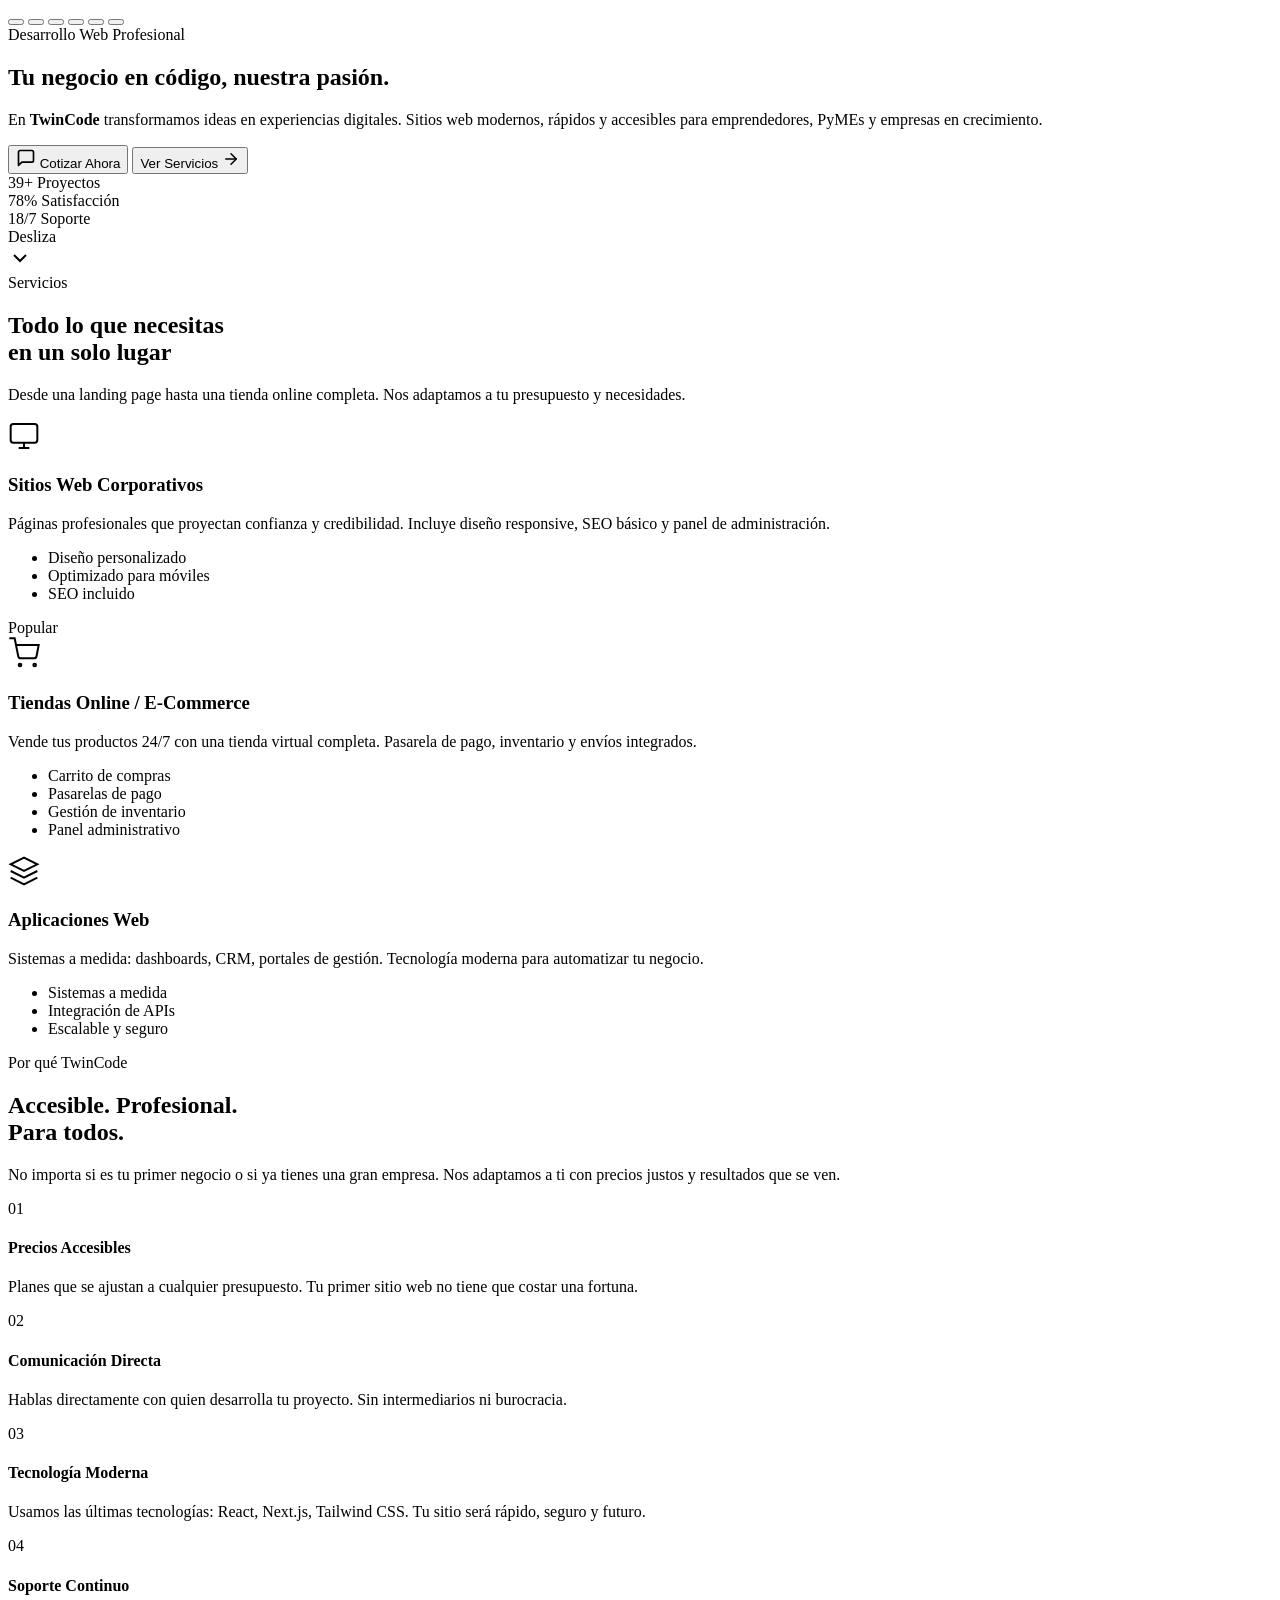
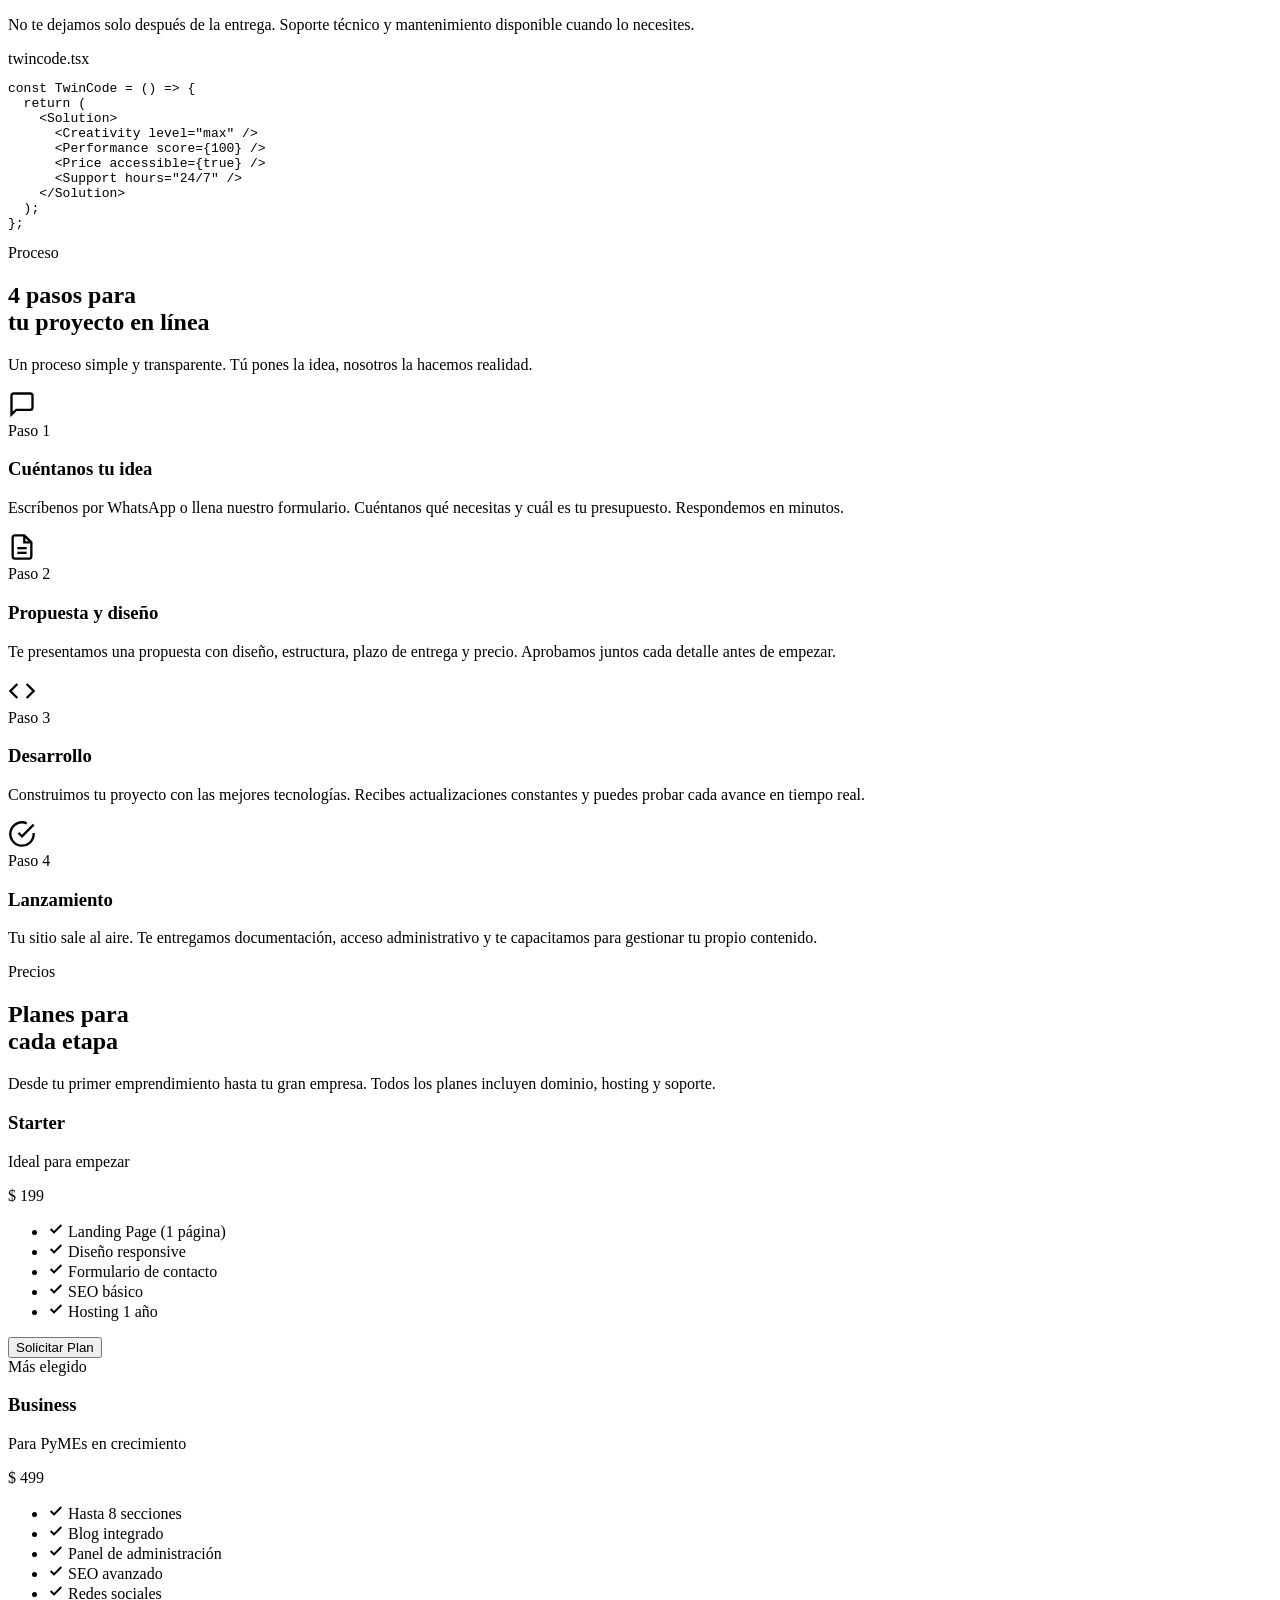
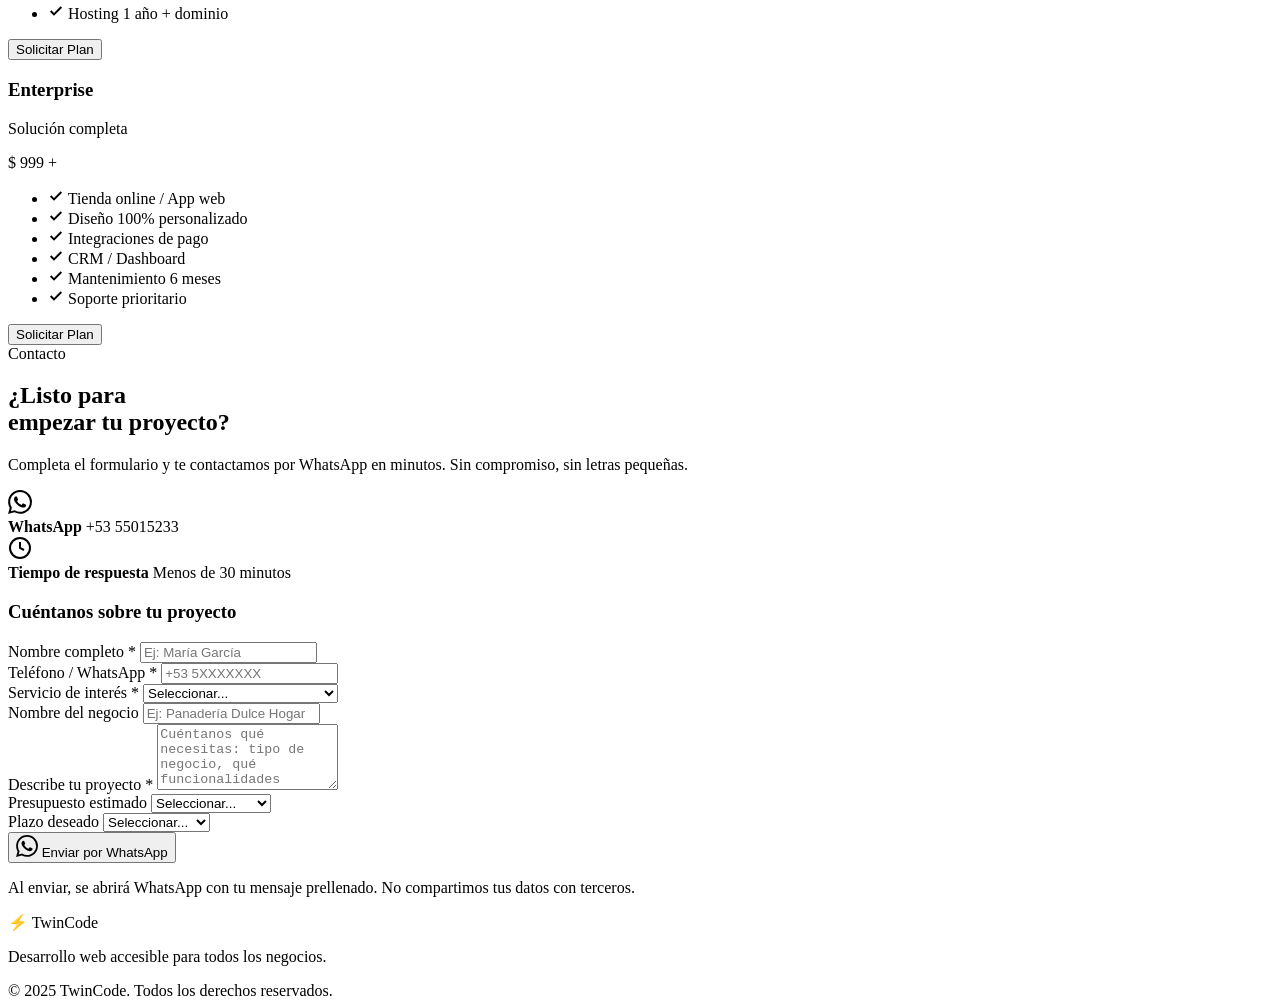
==== index.html @ e6193ef3 "Update index.html" ====
<!DOCTYPE html>
<html lang="es">
<head>
    <meta charset="UTF-8">
    <meta name="viewport" content="width=device-width, initial-scale=1.0">
    <title>TwinCode — Desarrollo Web Profesional</title>
    <meta name="description" content="TwinCode: Desarrollo web accesible para emprendedores, PyMEs y grandes negocios. Creamos tu presencia digital.">
    <link rel="preconnect" href="https://fonts.googleapis.com">
    <link rel="preconnect" href="https://fonts.gstatic.com" crossorigin>
    <link href="https://fonts.googleapis.com/css2?family=Inter:wght@300;400;500;600;700;800;900&family=JetBrains+Mono:wght@400;600&display=swap" rel="stylesheet">
    <link rel="stylesheet" href="css/styles.css">
    <link rel="icon" href="data:image/svg+xml,<svg xmlns='http://www.w3.org/2000/svg' viewBox='0 0 100 100'><text y='.9em' font-size='90'>⚡</text></svg>">
</head>
<body>
    <!-- Navigation Dots -->
    <nav class="slide-nav" aria-label="Navegación de diapositivas">
        <button class="nav-dot active" data-slide="0" aria-label="Inicio"></button>
        <button class="nav-dot" data-slide="1" aria-label="Servicios"></button>
        <button class="nav-dot" data-slide="2" aria-label="Por qué elegirnos"></button>
        <button class="nav-dot" data-slide="3" aria-label="Proceso"></button>
        <button class="nav-dot" data-slide="4" aria-label="Precios"></button>
        <button class="nav-dot" data-slide="5" aria-label="Contacto"></button>
    </nav>

    <!-- Slide 0: Hero -->
    <section class="slide slide-hero active" id="slide-0">
        <div class="hero-bg">
            <div class="grid-overlay"></div>
            <div class="glow glow-1"></div>
            <div class="glow glow-2"></div>
        </div>
        <div class="slide-content hero-content">
            <div class="hero-badge">Desarrollo Web Profesional</div>
            <h1 class="hero-title">
                <span class="line">Tu negocio en</span>
                <span class="line accent">código,</span>
                <span class="line">nuestra pasión.</span>
            </h1>
            <p class="hero-subtitle">
                En <strong>TwinCode</strong> transformamos ideas en experiencias digitales. 
                Sitios web modernos, rápidos y accesibles para emprendedores, PyMEs y empresas en crecimiento.
            </p>
            <div class="hero-cta">
                <button class="btn btn-primary" onclick="goToSlide(5)">
                    <svg width="20" height="20" viewBox="0 0 24 24" fill="none" stroke="currentColor" stroke-width="2" stroke-linecap="round" stroke-linejoin="round"><path d="M21 15a2 2 0 0 1-2 2H7l-4 4V5a2 2 0 0 1 2-2h14a2 2 0 0 1 2 2z"/></svg>
                    Cotizar Ahora
                </button>
                <button class="btn btn-ghost" onclick="goToSlide(1)">
                    Ver Servicios
                    <svg width="18" height="18" viewBox="0 0 24 24" fill="none" stroke="currentColor" stroke-width="2" stroke-linecap="round" stroke-linejoin="round"><line x1="5" y1="12" x2="19" y2="12"/><polyline points="12 5 19 12 12 19"/></svg>
                </button>
            </div>
            <div class="hero-stats">
                <div class="stat">
                    <span class="stat-number" data-count="50">0</span>+
                    <span class="stat-label">Proyectos</span>
                </div>
                <div class="stat-divider"></div>
                <div class="stat">
                    <span class="stat-number" data-count="100">0</span>%
                    <span class="stat-label">Satisfacción</span>
                </div>
                <div class="stat-divider"></div>
                <div class="stat">
                    <span class="stat-number" data-count="24">0</span>/7
                    <span class="stat-label">Soporte</span>
                </div>
            </div>
        </div>
        <div class="scroll-indicator" onclick="goToSlide(1)">
            <span>Desliza</span>
            <div class="scroll-arrow">
                <svg width="24" height="24" viewBox="0 0 24 24" fill="none" stroke="currentColor" stroke-width="2"><polyline points="6 9 12 15 18 9"/></svg>
            </div>
        </div>
    </section>

    <!-- Slide 1: Services -->
    <section class="slide slide-services" id="slide-1">
        <div class="slide-content">
            <div class="section-header">
                <span class="section-tag">Servicios</span>
                <h2 class="section-title">Todo lo que necesitas<br><span class="gradient-text">en un solo lugar</span></h2>
                <p class="section-desc">Desde una landing page hasta una tienda online completa. Nos adaptamos a tu presupuesto y necesidades.</p>
            </div>
            <div class="services-grid">
                <div class="service-card" data-delay="0">
                    <div class="service-icon">
                        <svg width="32" height="32" viewBox="0 0 24 24" fill="none" stroke="currentColor" stroke-width="1.5"><rect x="2" y="3" width="20" height="14" rx="2" ry="2"/><line x1="8" y1="21" x2="16" y2="21"/><line x1="12" y1="17" x2="12" y2="21"/></svg>
                    </div>
                    <h3>Sitios Web Corporativos</h3>
                    <p>Páginas profesionales que proyectan confianza y credibilidad. Incluye diseño responsive, SEO básico y panel de administración.</p>
                    <ul class="service-features">
                        <li>Diseño personalizado</li>
                        <li>Optimizado para móviles</li>
                        <li>SEO incluido</li>
                    </ul>
                </div>
                <div class="service-card featured" data-delay="100">
                    <div class="card-badge">Popular</div>
                    <div class="service-icon">
                        <svg width="32" height="32" viewBox="0 0 24 24" fill="none" stroke="currentColor" stroke-width="1.5"><circle cx="9" cy="21" r="1"/><circle cx="20" cy="21" r="1"/><path d="M1 1h4l2.68 13.39a2 2 0 0 0 2 1.61h9.72a2 2 0 0 0 2-1.61L23 6H6"/></svg>
                    </div>
                    <h3>Tiendas Online / E-Commerce</h3>
                    <p>Vende tus productos 24/7 con una tienda virtual completa. Pasarela de pago, inventario y envíos integrados.</p>
                    <ul class="service-features">
                        <li>Carrito de compras</li>
                        <li>Pasarelas de pago</li>
                        <li>Gestión de inventario</li>
                        <li>Panel administrativo</li>
                    </ul>
                </div>
                <div class="service-card" data-delay="200">
                    <div class="service-icon">
                        <svg width="32" height="32" viewBox="0 0 24 24" fill="none" stroke="currentColor" stroke-width="1.5"><path d="M12 2L2 7l10 5 10-5-10-5z"/><path d="M2 17l10 5 10-5"/><path d="M2 12l10 5 10-5"/></svg>
                    </div>
                    <h3>Aplicaciones Web</h3>
                    <p>Sistemas a medida: dashboards, CRM, portales de gestión. Tecnología moderna para automatizar tu negocio.</p>
                    <ul class="service-features">
                        <li>Sistemas a medida</li>
                        <li>Integración de APIs</li>
                        <li>Escalable y seguro</li>
                    </ul>
                </div>
            </div>
        </div>
    </section>

    <!-- Slide 2: Why Us -->
    <section class="slide slide-why" id="slide-2">
        <div class="slide-content">
            <div class="why-layout">
                <div class="why-text">
                    <span class="section-tag">Por qué TwinCode</span>
                    <h2 class="section-title">Accesible. Profesional.<br><span class="gradient-text">Para todos.</span></h2>
                    <p class="section-desc">No importa si es tu primer negocio o si ya tienes una gran empresa. Nos adaptamos a ti con precios justos y resultados que se ven.</p>
                    <div class="why-features">
                        <div class="why-feature">
                            <div class="feature-number">01</div>
                            <div>
                                <h4>Precios Accesibles</h4>
                                <p>Planes que se ajustan a cualquier presupuesto. Tu primer sitio web no tiene que costar una fortuna.</p>
                            </div>
                        </div>
                        <div class="why-feature">
                            <div class="feature-number">02</div>
                            <div>
                                <h4>Comunicación Directa</h4>
                                <p>Hablas directamente con quien desarrolla tu proyecto. Sin intermediarios ni burocracia.</p>
                            </div>
                        </div>
                        <div class="why-feature">
                            <div class="feature-number">03</div>
                            <div>
                                <h4>Tecnología Moderna</h4>
                                <p>Usamos las últimas tecnologías: React, Next.js, Tailwind CSS. Tu sitio será rápido, seguro y futuro.</p>
                            </div>
                        </div>
                        <div class="why-feature">
                            <div class="feature-number">04</div>
                            <div>
                                <h4>Soporte Continuo</h4>
                                <p>No te dejamos solo después de la entrega. Soporte técnico y mantenimiento disponible cuando lo necesites.</p>
                            </div>
                        </div>
                    </div>
                </div>
                <div class="why-visual">
                    <div class="code-window">
                        <div class="code-header">
                            <div class="code-dots">
                                <span class="dot red"></span>
                                <span class="dot yellow"></span>
                                <span class="dot green"></span>
                            </div>
                            <span class="code-filename">twincode.tsx</span>
                        </div>
                        <pre class="code-body"><code><span class="code-keyword">const</span> <span class="code-func">TwinCode</span> = () => {
  <span class="code-keyword">return</span> (
    <span class="code-tag">&lt;Solution&gt;</span>
      <span class="code-tag">&lt;Creativity</span> <span class="code-attr">level</span>=<span class="code-string">"max"</span> /&gt;</span>
      <span class="code-tag">&lt;Performance</span> <span class="code-attr">score</span>={<span class="code-num">100</span>} /&gt;</span>
      <span class="code-tag">&lt;Price</span> <span class="code-attr">accessible</span>={<span class="code-bool">true</span>} /&gt;</span>
      <span class="code-tag">&lt;Support</span> <span class="code-attr">hours</span>=<span class="code-string">"24/7"</span> /&gt;</span>
    <span class="code-tag">&lt;/Solution&gt;</span>
  );
};</code></pre>
                    </div>
                </div>
            </div>
        </div>
    </section>

    <!-- Slide 3: Process -->
    <section class="slide slide-process" id="slide-3">
        <div class="slide-content">
            <div class="section-header">
                <span class="section-tag">Proceso</span>
                <h2 class="section-title">4 pasos para<br><span class="gradient-text">tu proyecto en línea</span></h2>
                <p class="section-desc">Un proceso simple y transparente. Tú pones la idea, nosotros la hacemos realidad.</p>
            </div>
            <div class="process-timeline">
                <div class="process-step">
                    <div class="step-icon">
                        <svg width="28" height="28" viewBox="0 0 24 24" fill="none" stroke="currentColor" stroke-width="2"><path d="M21 15a2 2 0 0 1-2 2H7l-4 4V5a2 2 0 0 1 2-2h14a2 2 0 0 1 2 2z"/></svg>
                    </div>
                    <div class="step-content">
                        <span class="step-number">Paso 1</span>
                        <h3>Cuéntanos tu idea</h3>
                        <p>Escríbenos por WhatsApp o llena nuestro formulario. Cuéntanos qué necesitas y cuál es tu presupuesto. Respondemos en minutos.</p>
                    </div>
                </div>
                <div class="process-connector"></div>
                <div class="process-step">
                    <div class="step-icon">
                        <svg width="28" height="28" viewBox="0 0 24 24" fill="none" stroke="currentColor" stroke-width="2"><path d="M14 2H6a2 2 0 0 0-2 2v16a2 2 0 0 0 2 2h12a2 2 0 0 0 2-2V8z"/><polyline points="14 2 14 8 20 8"/><line x1="16" y1="13" x2="8" y2="13"/><line x1="16" y1="17" x2="8" y2="17"/></svg>
                    </div>
                    <div class="step-content">
                        <span class="step-number">Paso 2</span>
                        <h3>Propuesta y diseño</h3>
                        <p>Te presentamos una propuesta con diseño, estructura, plazo de entrega y precio. Aprobamos juntos cada detalle antes de empezar.</p>
                    </div>
                </div>
                <div class="process-connector"></div>
                <div class="process-step">
                    <div class="step-icon">
                        <svg width="28" height="28" viewBox="0 0 24 24" fill="none" stroke="currentColor" stroke-width="2"><polyline points="16 18 22 12 16 6"/><polyline points="8 6 2 12 8 18"/></svg>
                    </div>
                    <div class="step-content">
                        <span class="step-number">Paso 3</span>
                        <h3>Desarrollo</h3>
                        <p>Construimos tu proyecto con las mejores tecnologías. Recibes actualizaciones constantes y puedes probar cada avance en tiempo real.</p>
                    </div>
                </div>
                <div class="process-connector"></div>
                <div class="process-step">
                    <div class="step-icon">
                        <svg width="28" height="28" viewBox="0 0 24 24" fill="none" stroke="currentColor" stroke-width="2"><path d="M22 11.08V12a10 10 0 1 1-5.93-9.14"/><polyline points="22 4 12 14.01 9 11.01"/></svg>
                    </div>
                    <div class="step-content">
                        <span class="step-number">Paso 4</span>
                        <h3>Lanzamiento</h3>
                        <p>Tu sitio sale al aire. Te entregamos documentación, acceso administrativo y te capacitamos para gestionar tu propio contenido.</p>
                    </div>
                </div>
            </div>
        </div>
    </section>

    <!-- Slide 4: Pricing -->
    <section class="slide slide-pricing" id="slide-4">
        <div class="slide-content">
            <div class="section-header">
                <span class="section-tag">Precios</span>
                <h2 class="section-title">Planes para<br><span class="gradient-text">cada etapa</span></h2>
                <p class="section-desc">Desde tu primer emprendimiento hasta tu gran empresa. Todos los planes incluyen dominio, hosting y soporte.</p>
            </div>
            <div class="pricing-grid">
                <div class="pricing-card">
                    <div class="pricing-header">
                        <h3>Starter</h3>
                        <p class="pricing-tagline">Ideal para empezar</p>
                    </div>
                    <div class="pricing-price">
                        <span class="currency">$</span>
                        <span class="amount">199</span>
                    </div>
                    <ul class="pricing-features">
                        <li><svg width="16" height="16" viewBox="0 0 24 24" fill="none" stroke="currentColor" stroke-width="3"><polyline points="20 6 9 17 4 12"/></svg> Landing Page (1 página)</li>
                        <li><svg width="16" height="16" viewBox="0 0 24 24" fill="none" stroke="currentColor" stroke-width="3"><polyline points="20 6 9 17 4 12"/></svg> Diseño responsive</li>
                        <li><svg width="16" height="16" viewBox="0 0 24 24" fill="none" stroke="currentColor" stroke-width="3"><polyline points="20 6 9 17 4 12"/></svg> Formulario de contacto</li>
                        <li><svg width="16" height="16" viewBox="0 0 24 24" fill="none" stroke="currentColor" stroke-width="3"><polyline points="20 6 9 17 4 12"/></svg> SEO básico</li>
                        <li><svg width="16" height="16" viewBox="0 0 24 24" fill="none" stroke="currentColor" stroke-width="3"><polyline points="20 6 9 17 4 12"/></svg> Hosting 1 año</li>
                    </ul>
                    <button class="btn btn-outline" onclick="goToSlide(5)">Solicitar Plan</button>
                </div>
                <div class="pricing-card popular">
                    <div class="card-badge">Más elegido</div>
                    <div class="pricing-header">
                        <h3>Business</h3>
                        <p class="pricing-tagline">Para PyMEs en crecimiento</p>
                    </div>
                    <div class="pricing-price">
                        <span class="currency">$</span>
                        <span class="amount">499</span>
                    </div>
                    <ul class="pricing-features">
                        <li><svg width="16" height="16" viewBox="0 0 24 24" fill="none" stroke="currentColor" stroke-width="3"><polyline points="20 6 9 17 4 12"/></svg> Hasta 8 secciones</li>
                        <li><svg width="16" height="16" viewBox="0 0 24 24" fill="none" stroke="currentColor" stroke-width="3"><polyline points="20 6 9 17 4 12"/></svg> Blog integrado</li>
                        <li><svg width="16" height="16" viewBox="0 0 24 24" fill="none" stroke="currentColor" stroke-width="3"><polyline points="20 6 9 17 4 12"/></svg> Panel de administración</li>
                        <li><svg width="16" height="16" viewBox="0 0 24 24" fill="none" stroke="currentColor" stroke-width="3"><polyline points="20 6 9 17 4 12"/></svg> SEO avanzado</li>
                        <li><svg width="16" height="16" viewBox="0 0 24 24" fill="none" stroke="currentColor" stroke-width="3"><polyline points="20 6 9 17 4 12"/></svg> Redes sociales</li>
                        <li><svg width="16" height="16" viewBox="0 0 24 24" fill="none" stroke="currentColor" stroke-width="3"><polyline points="20 6 9 17 4 12"/></svg> Hosting 1 año + dominio</li>
                    </ul>
                    <button class="btn btn-primary" onclick="goToSlide(5)">Solicitar Plan</button>
                </div>
                <div class="pricing-card">
                    <div class="pricing-header">
                        <h3>Enterprise</h3>
                        <p class="pricing-tagline">Solución completa</p>
                    </div>
                    <div class="pricing-price">
                        <span class="currency">$</span>
                        <span class="amount">999</span>
                        <span class="price-note">+</span>
                    </div>
                    <ul class="pricing-features">
                        <li><svg width="16" height="16" viewBox="0 0 24 24" fill="none" stroke="currentColor" stroke-width="3"><polyline points="20 6 9 17 4 12"/></svg> Tienda online / App web</li>
                        <li><svg width="16" height="16" viewBox="0 0 24 24" fill="none" stroke="currentColor" stroke-width="3"><polyline points="20 6 9 17 4 12"/></svg> Diseño 100% personalizado</li>
                        <li><svg width="16" height="16" viewBox="0 0 24 24" fill="none" stroke="currentColor" stroke-width="3"><polyline points="20 6 9 17 4 12"/></svg> Integraciones de pago</li>
                        <li><svg width="16" height="16" viewBox="0 0 24 24" fill="none" stroke="currentColor" stroke-width="3"><polyline points="20 6 9 17 4 12"/></svg> CRM / Dashboard</li>
                        <li><svg width="16" height="16" viewBox="0 0 24 24" fill="none" stroke="currentColor" stroke-width="3"><polyline points="20 6 9 17 4 12"/></svg> Mantenimiento 6 meses</li>
                        <li><svg width="16" height="16" viewBox="0 0 24 24" fill="none" stroke="currentColor" stroke-width="3"><polyline points="20 6 9 17 4 12"/></svg> Soporte prioritario</li>
                    </ul>
                    <button class="btn btn-outline" onclick="goToSlide(5)">Solicitar Plan</button>
                </div>
            </div>
        </div>
    </section>

    <!-- Slide 5: Contact Form (WhatsApp) -->
    <section class="slide slide-contact" id="slide-5">
        <div class="slide-content">
            <div class="contact-layout">
                <div class="contact-info">
                    <span class="section-tag">Contacto</span>
                    <h2 class="section-title">¿Listo para<br><span class="gradient-text">empezar tu proyecto?</span></h2>
                    <p class="section-desc">Completa el formulario y te contactamos por WhatsApp en minutos. Sin compromiso, sin letras pequeñas.</p>
                    <div class="contact-details">
                        <div class="contact-item">
                            <div class="contact-icon whatsapp">
                                <svg width="24" height="24" viewBox="0 0 24 24" fill="currentColor"><path d="M17.472 14.382c-.297-.149-1.758-.867-2.03-.967-.273-.099-.471-.148-.67.15-.197.297-.767.966-.94 1.164-.173.199-.347.223-.644.075-.297-.15-1.255-.463-2.39-1.475-.883-.788-1.48-1.761-1.653-2.059-.173-.297-.018-.458.13-.606.134-.133.298-.347.446-.52.149-.174.198-.298.298-.497.099-.198.05-.371-.025-.52-.075-.149-.669-1.612-.916-2.207-.242-.579-.487-.5-.669-.51-.173-.008-.371-.01-.57-.01-.198 0-.52.074-.792.372-.272.297-1.04 1.016-1.04 2.479 0 1.462 1.065 2.875 1.213 3.074.149.198 2.096 3.2 5.077 4.487.709.306 1.262.489 1.694.625.712.227 1.36.195 1.871.118.571-.085 1.758-.719 2.006-1.413.248-.694.248-1.289.173-1.413-.074-.124-.272-.198-.57-.347m-5.421 7.403h-.004a9.87 9.87 0 01-5.031-1.378l-.361-.214-3.741.982.998-3.648-.235-.374a9.86 9.86 0 01-1.51-5.26c.001-5.45 4.436-9.884 9.888-9.884 2.64 0 5.122 1.03 6.988 2.898a9.825 9.825 0 012.893 6.994c-.003 5.45-4.437 9.884-9.885 9.884m8.413-18.297A11.815 11.815 0 0012.05 0C5.495 0 .16 5.335.157 11.892c0 2.096.547 4.142 1.588 5.945L.057 24l6.305-1.654a11.882 11.882 0 005.683 1.448h.005c6.554 0 11.89-5.335 11.893-11.893a11.821 11.821 0 00-3.48-8.413z"/></svg>
                            </div>
                            <div>
                                <strong>WhatsApp</strong>
                                <span>+53 55015233</span>
                            </div>
                        </div>
                        <div class="contact-item">
                            <div class="contact-icon">
                                <svg width="24" height="24" viewBox="0 0 24 24" fill="none" stroke="currentColor" stroke-width="2"><circle cx="12" cy="12" r="10"/><polyline points="12 6 12 12 16 14"/></svg>
                            </div>
                            <div>
                                <strong>Tiempo de respuesta</strong>
                                <span>Menos de 30 minutos</span>
                            </div>
                        </div>
                    </div>
                </div>
                <div class="contact-form-wrapper">
                    <form id="contactForm" class="contact-form" onsubmit="sendToWhatsApp(event)">
                        <h3>Cuéntanos sobre tu proyecto</h3>
                        <div class="form-group">
                            <label for="nombre">Nombre completo *</label>
                            <input type="text" id="nombre" name="nombre" placeholder="Ej: María García" required>
                        </div>
                        <div class="form-row">
                            <div class="form-group">
                                <label for="telefono">Teléfono / WhatsApp *</label>
                                <input type="tel" id="telefono" name="telefono" placeholder="+53 5XXXXXXX" required>
                            </div>
                            <div class="form-group">
                                <label for="servicio">Servicio de interés *</label>
                                <select id="servicio" name="servicio" required>
                                    <option value="" disabled selected>Seleccionar...</option>
                                    <option value="Landing Page">Landing Page</option>
                                    <option value="Sitio Web Corporativo">Sitio Web Corporativo</option>
                                    <option value="Tienda Online / E-Commerce">Tienda Online / E-Commerce</option>
                                    <option value="Aplicación Web">Aplicación Web</option>
                                    <option value="Rediseño Web">Rediseño Web</option>
                                    <option value="Otro">Otro</option>
                                </select>
                            </div>
                        </div>
                        <div class="form-group">
                            <label for="negocio">Nombre del negocio</label>
                            <input type="text" id="negocio" name="negocio" placeholder="Ej: Panadería Dulce Hogar">
                        </div>
                        <div class="form-group">
                            <label for="descripcion">Describe tu proyecto *</label>
                            <textarea id="descripcion" name="descripcion" rows="4" placeholder="Cuéntanos qué necesitas: tipo de negocio, qué funcionalidades quieres, si tienes alguna referencia..." required></textarea>
                        </div>
                        <div class="form-row">
                            <div class="form-group">
                                <label for="presupuesto">Presupuesto estimado</label>
                                <select id="presupuesto" name="presupuesto">
                                    <option value="" disabled selected>Seleccionar...</option>
                                    <option value="Menos de $200">Menos de $200</option>
                                    <option value="$200 - $500">$200 - $500</option>
                                    <option value="$500 - $1,000">$500 - $1,000</option>
                                    <option value="Más de $1,000">Más de $1,000</option>
                                    <option value="No estoy seguro">No estoy seguro</option>
                                </select>
                            </div>
                            <div class="form-group">
                                <label for="plazo">Plazo deseado</label>
                                <select id="plazo" name="plazo">
                                    <option value="" disabled selected>Seleccionar...</option>
                                    <option value="1 - 2 semanas">1 - 2 semanas</option>
                                    <option value="2 - 4 semanas">2 - 4 semanas</option>
                                    <option value="1 - 2 meses">1 - 2 meses</option>
                                    <option value="Sin prisa">Sin prisa</option>
                                </select>
                            </div>
                        </div>
                        <button type="submit" class="btn btn-whatsapp" id="submitBtn">
                            <svg width="22" height="22" viewBox="0 0 24 24" fill="currentColor"><path d="M17.472 14.382c-.297-.149-1.758-.867-2.03-.967-.273-.099-.471-.148-.67.15-.197.297-.767.966-.94 1.164-.173.199-.347.223-.644.075-.297-.15-1.255-.463-2.39-1.475-.883-.788-1.48-1.761-1.653-2.059-.173-.297-.018-.458.13-.606.134-.133.298-.347.446-.52.149-.174.198-.298.298-.497.099-.198.05-.371-.025-.52-.075-.149-.669-1.612-.916-2.207-.242-.579-.487-.5-.669-.51-.173-.008-.371-.01-.57-.01-.198 0-.52.074-.792.372-.272.297-1.04 1.016-1.04 2.479 0 1.462 1.065 2.875 1.213 3.074.149.198 2.096 3.2 5.077 4.487.709.306 1.262.489 1.694.625.712.227 1.36.195 1.871.118.571-.085 1.758-.719 2.006-1.413.248-.694.248-1.289.173-1.413-.074-.124-.272-.198-.57-.347m-5.421 7.403h-.004a9.87 9.87 0 01-5.031-1.378l-.361-.214-3.741.982.998-3.648-.235-.374a9.86 9.86 0 01-1.51-5.26c.001-5.45 4.436-9.884 9.888-9.884 2.64 0 5.122 1.03 6.988 2.898a9.825 9.825 0 012.893 6.994c-.003 5.45-4.437 9.884-9.885 9.884m8.413-18.297A11.815 11.815 0 0012.05 0C5.495 0 .16 5.335.157 11.892c0 2.096.547 4.142 1.588 5.945L.057 24l6.305-1.654a11.882 11.882 0 005.683 1.448h.005c6.554 0 11.89-5.335 11.893-11.893a11.821 11.821 0 00-3.48-8.413z"/></svg>
                            Enviar por WhatsApp
                        </button>
                        <p class="form-note">Al enviar, se abrirá WhatsApp con tu mensaje prellenado. No compartimos tus datos con terceros.</p>
                    </form>
                </div>
            </div>
        </div>
    </section>

    <!-- Footer -->
    <footer class="site-footer">
        <div class="footer-content">
            <div class="footer-brand">
                <span class="footer-logo">⚡ TwinCode</span>
                <p>Desarrollo web accesible para todos los negocios.</p>
            </div>
            <div class="footer-copy">
                &copy; 2025 TwinCode. Todos los derechos reservados.
            </div>
        </div>
    </footer>

    <styles src="styles.css">
    <script src="main.js"></script>
</body>
</html>
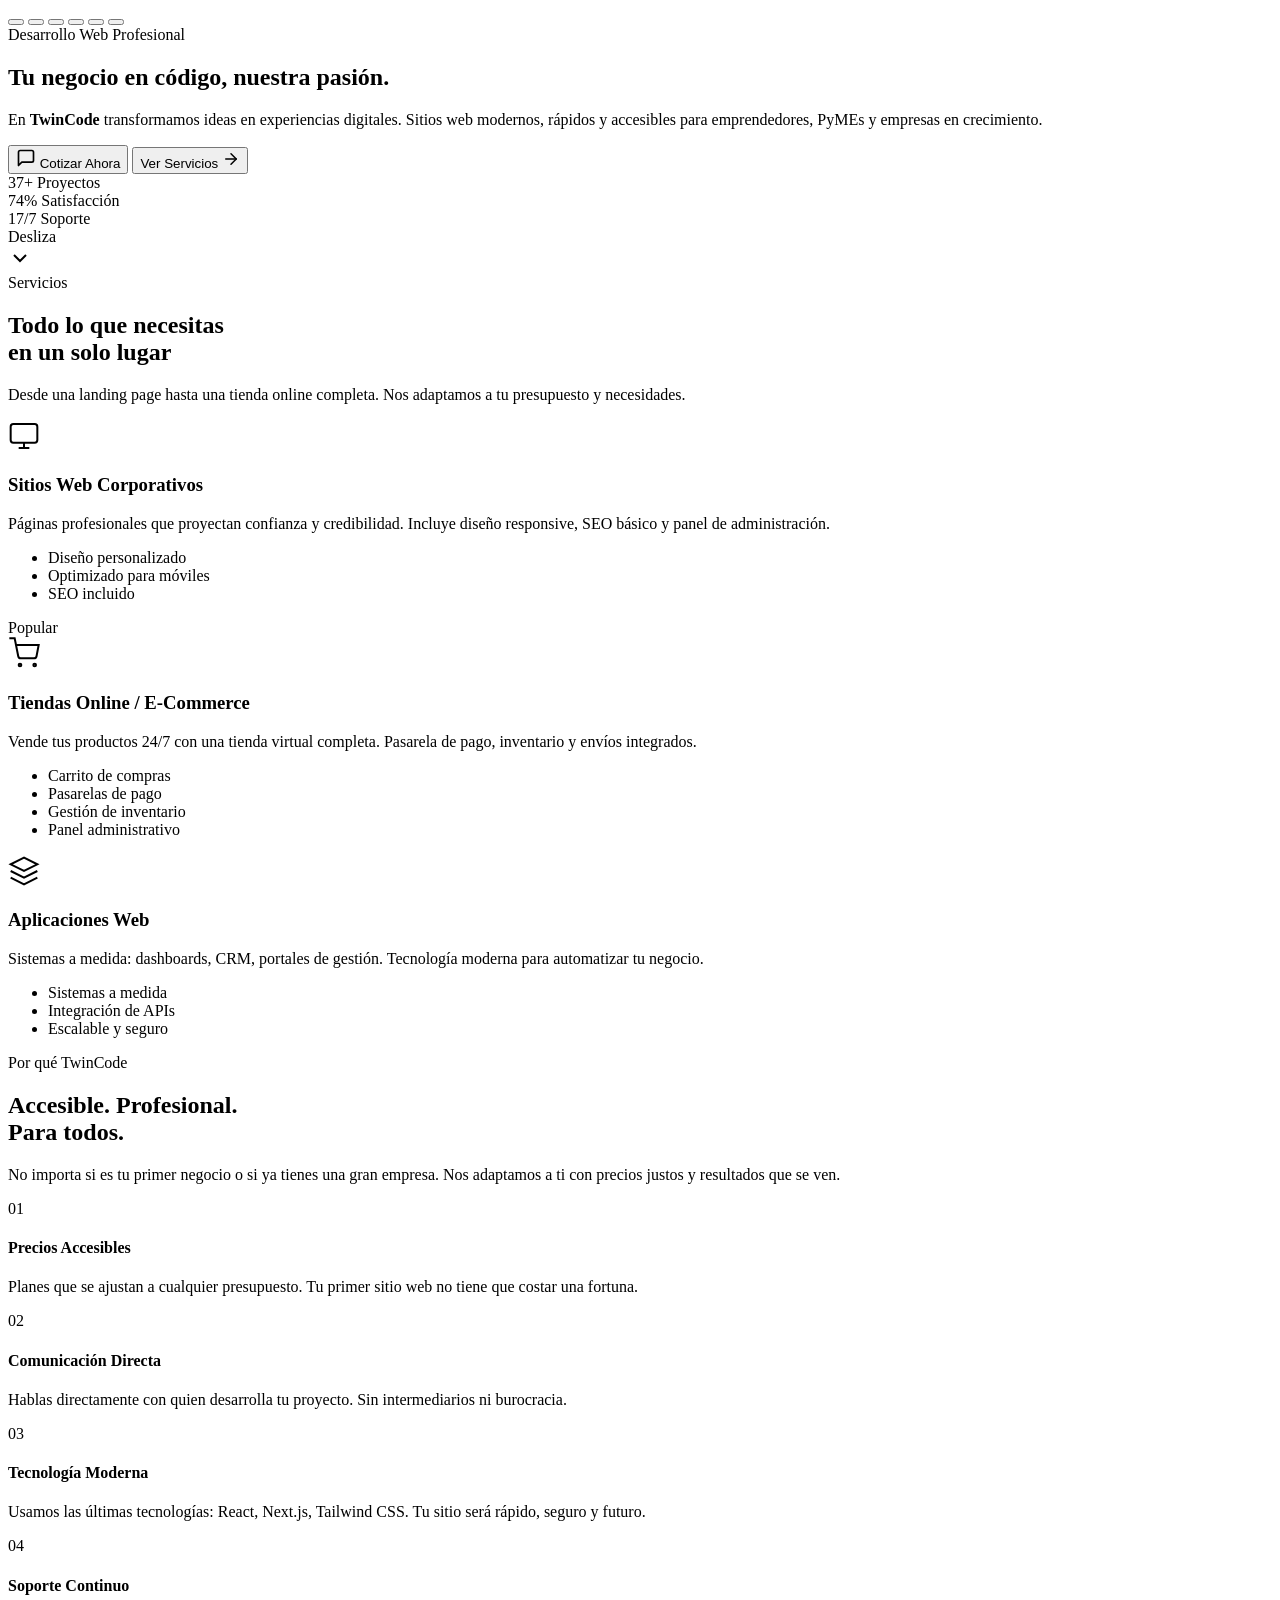
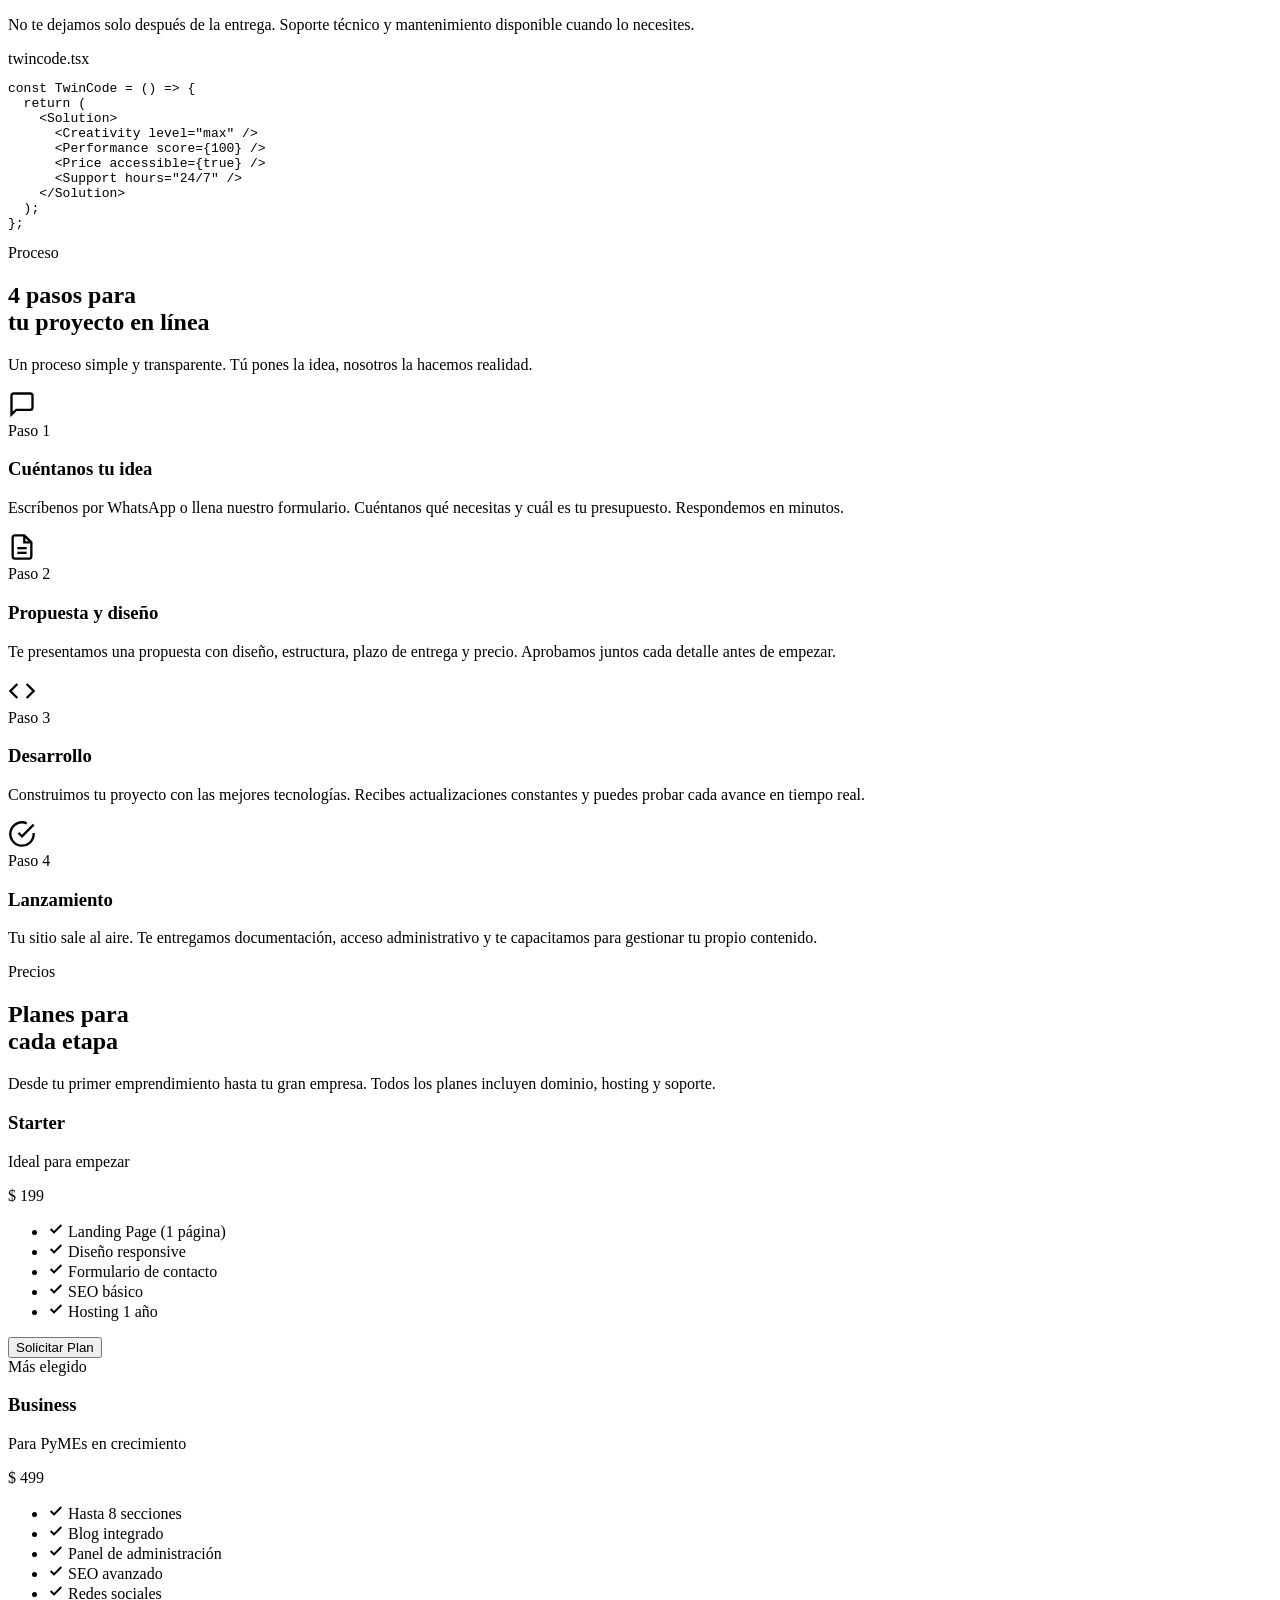
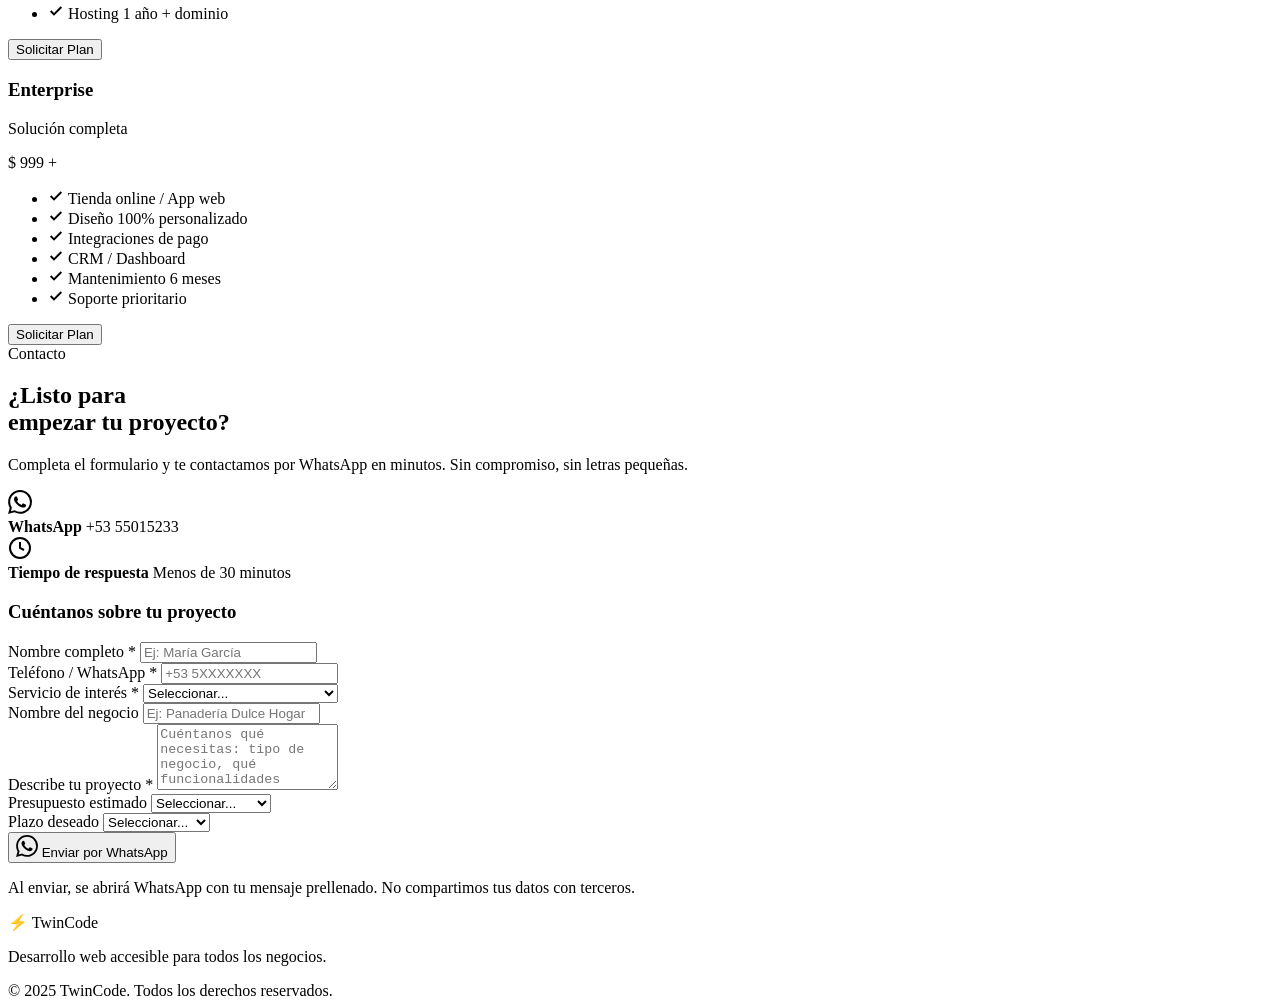
==== commit 2e594c3d: "Update index.html" ====
--- a/index.html
+++ b/index.html
@@ -427,7 +427,7 @@
         </div>
     </footer>
 
-    <styles src="styles.css">
+    <styles src="styles.css"></styles>
     <script src="main.js"></script>
 </body>
 </html>
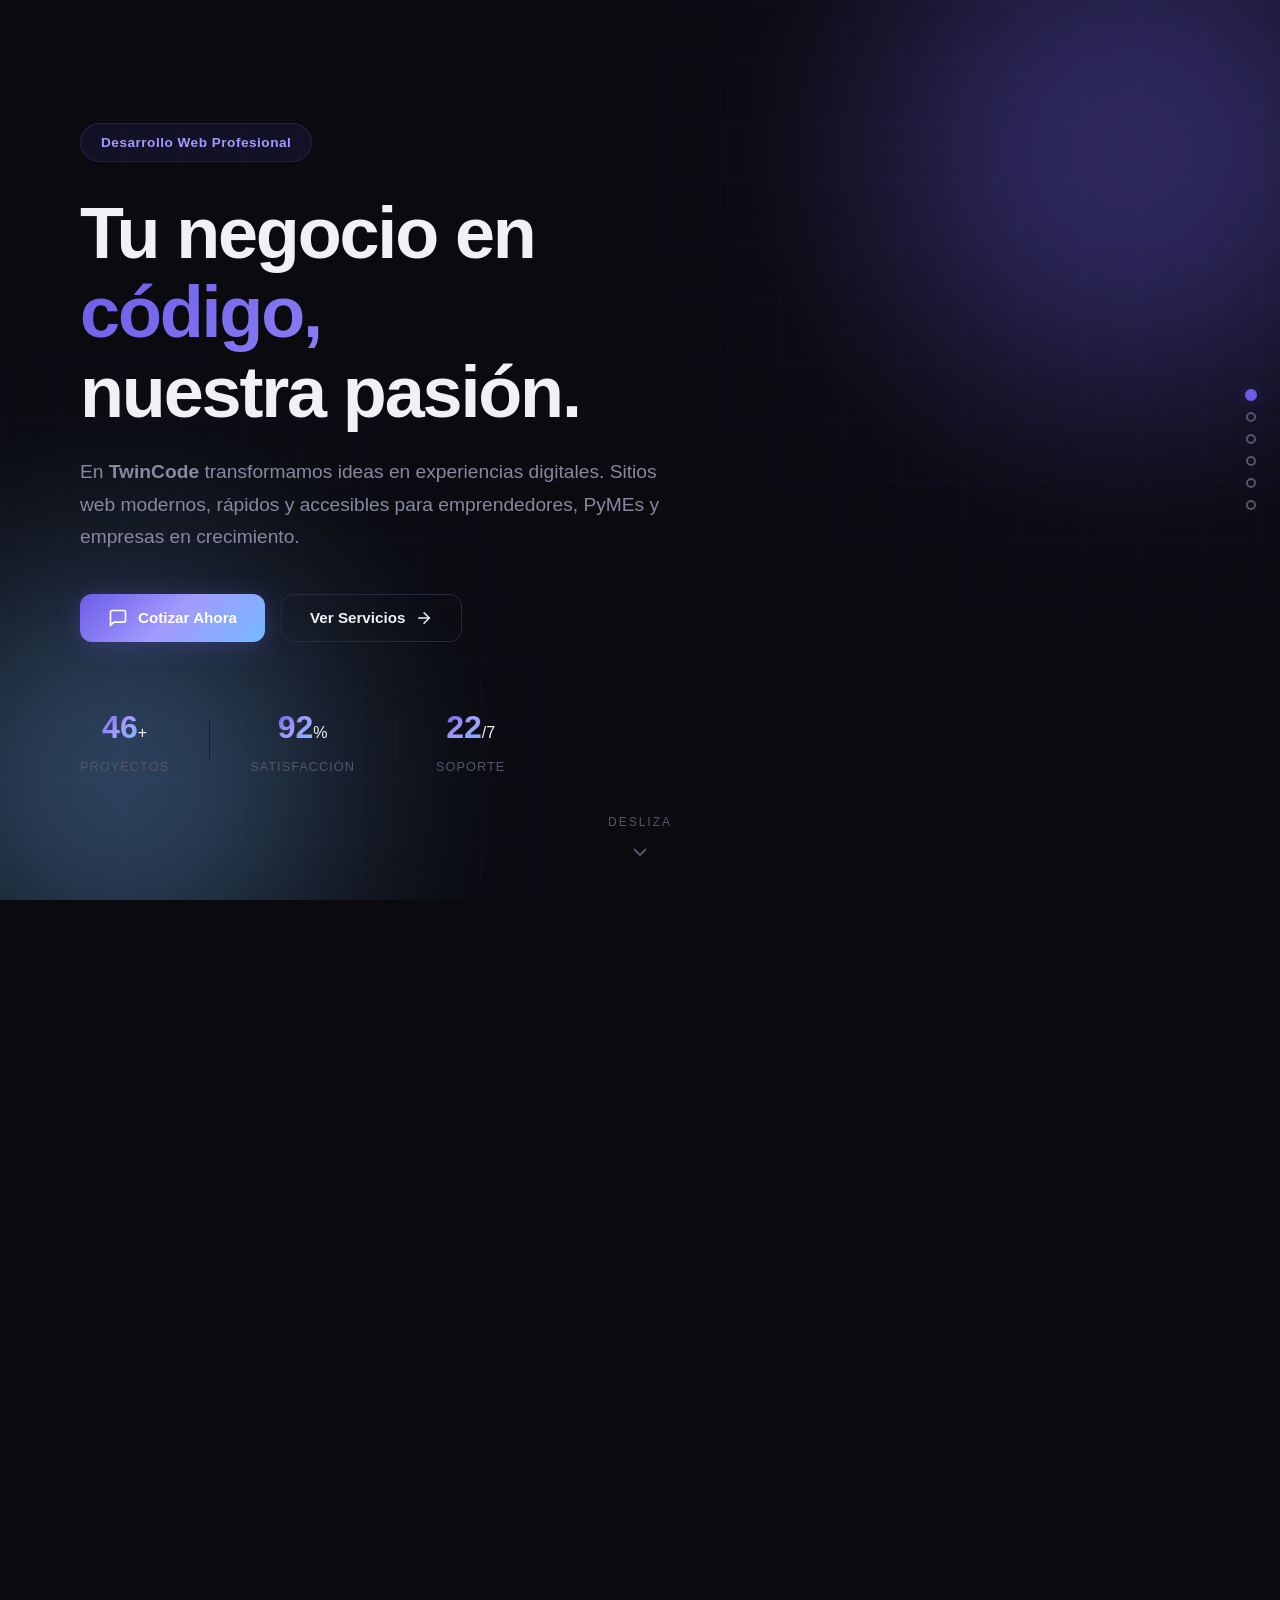
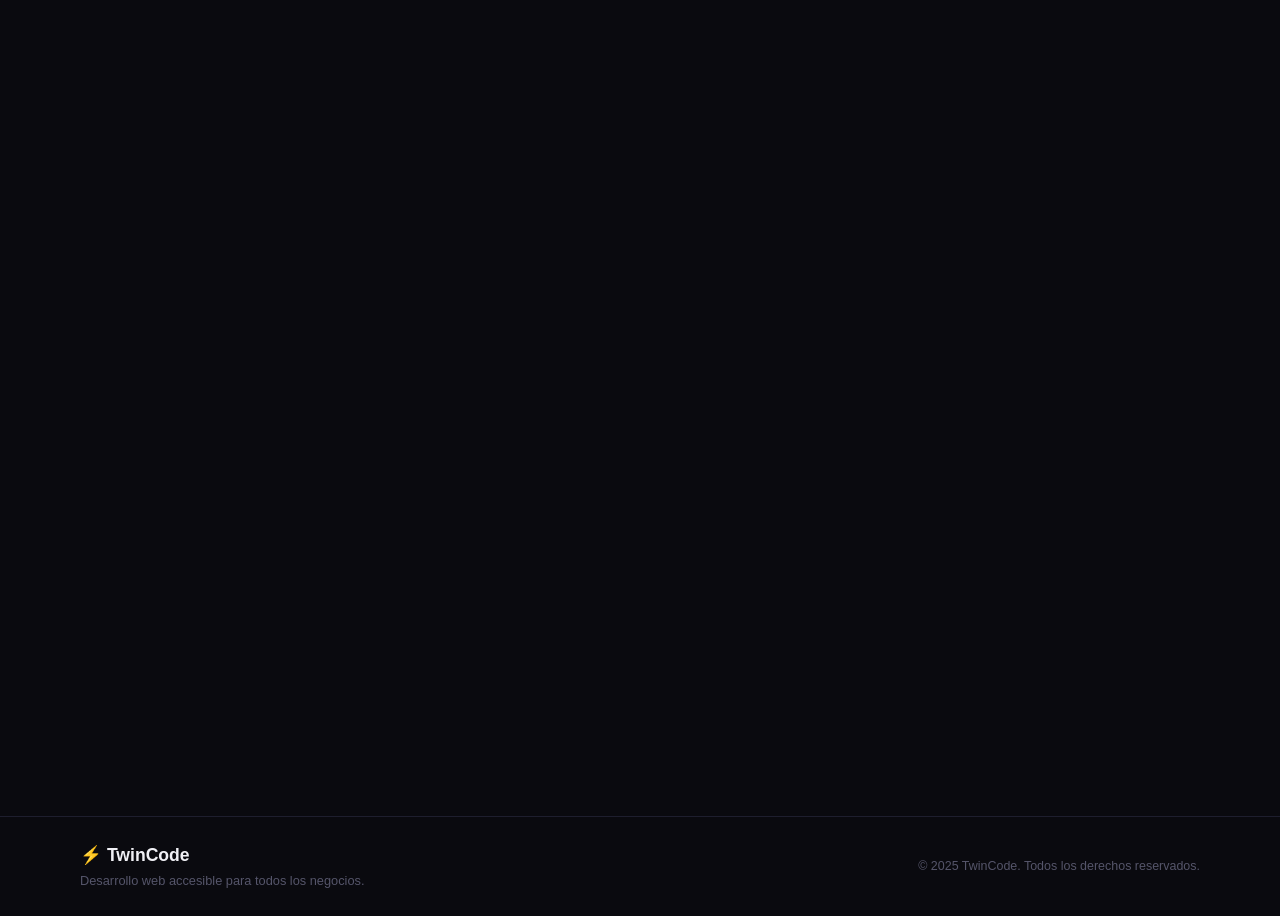
==== commit ff16cfe4: "Update index.html" ====
--- a/index.html
+++ b/index.html
@@ -8,7 +8,7 @@
     <link rel="preconnect" href="https://fonts.googleapis.com">
     <link rel="preconnect" href="https://fonts.gstatic.com" crossorigin>
     <link href="https://fonts.googleapis.com/css2?family=Inter:wght@300;400;500;600;700;800;900&family=JetBrains+Mono:wght@400;600&display=swap" rel="stylesheet">
-    <link rel="stylesheet" href="css/styles.css">
+    <link rel="stylesheet" href="styles.css">
     <link rel="icon" href="data:image/svg+xml,<svg xmlns='http://www.w3.org/2000/svg' viewBox='0 0 100 100'><text y='.9em' font-size='90'>⚡</text></svg>">
 </head>
 <body>
--- a/styles.css
+++ b/styles.css
@@ -0,0 +1,1074 @@
+/* ===== RESET & BASE ===== */
+*, *::before, *::after {
+    margin: 0;
+    padding: 0;
+    box-sizing: border-box;
+}
+
+:root {
+    --bg-dark: #0a0a0f;
+    --bg-card: #12121a;
+    --bg-card-hover: #1a1a28;
+    --border: #1e1e2e;
+    --border-light: #2a2a3e;
+    --text-primary: #f0f0f5;
+    --text-secondary: #8888a0;
+    --text-muted: #55556a;
+    --accent: #6c5ce7;
+    --accent-light: #a29bfe;
+    --accent-glow: rgba(108, 92, 231, 0.3);
+    --whatsapp: #25D366;
+    --whatsapp-dark: #128C7E;
+    --gradient: linear-gradient(135deg, #6c5ce7 0%, #a29bfe 50%, #74b9ff 100%);
+    --radius: 12px;
+    --radius-lg: 20px;
+    --transition: 0.3s cubic-bezier(0.4, 0, 0.2, 1);
+    --font: 'Inter', -apple-system, BlinkMacSystemFont, sans-serif;
+    --font-mono: 'JetBrains Mono', 'Fira Code', monospace;
+}
+
+html {
+    scroll-behavior: smooth;
+    scroll-snap-type: y mandatory;
+    overflow-y: scroll;
+    scrollbar-width: thin;
+    scrollbar-color: var(--accent) var(--bg-dark);
+}
+
+body {
+    font-family: var(--font);
+    background: var(--bg-dark);
+    color: var(--text-primary);
+    line-height: 1.6;
+    overflow-x: hidden;
+    -webkit-font-smoothing: antialiased;
+}
+
+::-webkit-scrollbar {
+    width: 6px;
+}
+::-webkit-scrollbar-track {
+    background: var(--bg-dark);
+}
+::-webkit-scrollbar-thumb {
+    background: var(--accent);
+    border-radius: 3px;
+}
+
+/* ===== NAVIGATION DOTS ===== */
+.slide-nav {
+    position: fixed;
+    right: 24px;
+    top: 50%;
+    transform: translateY(-50%);
+    z-index: 100;
+    display: flex;
+    flex-direction: column;
+    gap: 12px;
+}
+
+.nav-dot {
+    width: 10px;
+    height: 10px;
+    border-radius: 50%;
+    border: 2px solid var(--text-muted);
+    background: transparent;
+    cursor: pointer;
+    transition: var(--transition);
+    padding: 0;
+}
+
+.nav-dot:hover {
+    border-color: var(--accent-light);
+    transform: scale(1.3);
+}
+
+.nav-dot.active {
+    background: var(--accent);
+    border-color: var(--accent);
+    box-shadow: 0 0 12px var(--accent-glow);
+    transform: scale(1.2);
+}
+
+/* ===== SLIDES ===== */
+.slide {
+    min-height: 100vh;
+    scroll-snap-align: start;
+    display: flex;
+    align-items: center;
+    justify-content: center;
+    position: relative;
+    padding: 60px 80px 40px;
+}
+
+.slide-content {
+    max-width: 1200px;
+    width: 100%;
+    margin: 0 auto;
+    opacity: 0;
+    transform: translateY(40px);
+    transition: opacity 0.8s ease, transform 0.8s ease;
+}
+
+.slide.active .slide-content {
+    opacity: 1;
+    transform: translateY(0);
+}
+
+/* ===== SECTION HEADER ===== */
+.section-header {
+    text-align: center;
+    margin-bottom: 60px;
+}
+
+.section-tag {
+    display: inline-block;
+    padding: 6px 16px;
+    border-radius: 100px;
+    background: rgba(108, 92, 231, 0.1);
+    border: 1px solid rgba(108, 92, 231, 0.2);
+    color: var(--accent-light);
+    font-size: 0.8rem;
+    font-weight: 600;
+    letter-spacing: 1px;
+    text-transform: uppercase;
+    margin-bottom: 20px;
+}
+
+.section-title {
+    font-size: clamp(1.8rem, 4vw, 3rem);
+    font-weight: 800;
+    line-height: 1.2;
+    margin-bottom: 16px;
+    letter-spacing: -0.02em;
+}
+
+.gradient-text {
+    background: var(--gradient);
+    -webkit-background-clip: text;
+    -webkit-text-fill-color: transparent;
+    background-clip: text;
+}
+
+.section-desc {
+    font-size: 1.1rem;
+    color: var(--text-secondary);
+    max-width: 600px;
+    margin: 0 auto;
+}
+
+/* ===== BUTTONS ===== */
+.btn {
+    display: inline-flex;
+    align-items: center;
+    gap: 10px;
+    padding: 14px 28px;
+    border-radius: var(--radius);
+    font-size: 0.95rem;
+    font-weight: 600;
+    font-family: var(--font);
+    cursor: pointer;
+    transition: var(--transition);
+    border: none;
+    text-decoration: none;
+}
+
+.btn-primary {
+    background: var(--gradient);
+    color: white;
+    box-shadow: 0 4px 24px var(--accent-glow);
+}
+
+.btn-primary:hover {
+    transform: translateY(-2px);
+    box-shadow: 0 8px 32px var(--accent-glow);
+}
+
+.btn-ghost {
+    background: transparent;
+    color: var(--text-primary);
+    border: 1px solid var(--border-light);
+}
+
+.btn-ghost:hover {
+    border-color: var(--accent);
+    color: var(--accent-light);
+    background: rgba(108, 92, 231, 0.05);
+}
+
+.btn-outline {
+    background: transparent;
+    color: var(--text-primary);
+    border: 1.5px solid var(--border-light);
+    width: 100%;
+    justify-content: center;
+}
+
+.btn-outline:hover {
+    border-color: var(--accent);
+    color: var(--accent-light);
+    background: rgba(108, 92, 231, 0.05);
+}
+
+.btn-whatsapp {
+    background: var(--whatsapp);
+    color: white;
+    width: 100%;
+    justify-content: center;
+    padding: 16px 28px;
+    font-size: 1.05rem;
+    box-shadow: 0 4px 24px rgba(37, 211, 102, 0.3);
+}
+
+.btn-whatsapp:hover {
+    background: var(--whatsapp-dark);
+    transform: translateY(-2px);
+    box-shadow: 0 8px 32px rgba(37, 211, 102, 0.4);
+}
+
+.btn-whatsapp:active {
+    transform: translateY(0);
+}
+
+/* ===== HERO SLIDE ===== */
+.slide-hero {
+    min-height: 100vh;
+    padding: 40px 80px;
+    position: relative;
+    overflow: hidden;
+}
+
+.hero-bg {
+    position: absolute;
+    inset: 0;
+    z-index: 0;
+}
+
+.grid-overlay {
+    position: absolute;
+    inset: 0;
+    background-image: 
+        linear-gradient(rgba(108, 92, 231, 0.03) 1px, transparent 1px),
+        linear-gradient(90deg, rgba(108, 92, 231, 0.03) 1px, transparent 1px);
+    background-size: 60px 60px;
+}
+
+.glow {
+    position: absolute;
+    border-radius: 50%;
+    filter: blur(120px);
+    opacity: 0.4;
+}
+
+.glow-1 {
+    width: 500px;
+    height: 500px;
+    background: var(--accent);
+    top: -100px;
+    right: -100px;
+    animation: float 8s ease-in-out infinite;
+}
+
+.glow-2 {
+    width: 400px;
+    height: 400px;
+    background: #74b9ff;
+    bottom: -80px;
+    left: -80px;
+    animation: float 10s ease-in-out infinite reverse;
+}
+
+@keyframes float {
+    0%, 100% { transform: translate(0, 0); }
+    50% { transform: translate(30px, -30px); }
+}
+
+.hero-content {
+    position: relative;
+    z-index: 1;
+}
+
+.hero-badge {
+    display: inline-block;
+    padding: 8px 20px;
+    border-radius: 100px;
+    background: rgba(108, 92, 231, 0.1);
+    border: 1px solid rgba(108, 92, 231, 0.2);
+    color: var(--accent-light);
+    font-size: 0.85rem;
+    font-weight: 600;
+    letter-spacing: 0.5px;
+    margin-bottom: 32px;
+    animation: fadeInUp 0.8s ease forwards;
+}
+
+.hero-title {
+    font-size: clamp(2.5rem, 6vw, 4.5rem);
+    font-weight: 900;
+    line-height: 1.1;
+    margin-bottom: 24px;
+    letter-spacing: -0.03em;
+}
+
+.hero-title .line {
+    display: block;
+    animation: fadeInUp 0.8s ease forwards;
+    opacity: 0;
+}
+
+.hero-title .line:nth-child(1) { animation-delay: 0.1s; }
+.hero-title .line:nth-child(2) { animation-delay: 0.2s; }
+.hero-title .line:nth-child(3) { animation-delay: 0.3s; }
+
+.hero-title .accent {
+    background: var(--gradient);
+    -webkit-background-clip: text;
+    -webkit-text-fill-color: transparent;
+    background-clip: text;
+}
+
+.hero-subtitle {
+    font-size: clamp(1rem, 1.5vw, 1.2rem);
+    color: var(--text-secondary);
+    max-width: 580px;
+    margin-bottom: 40px;
+    line-height: 1.7;
+    animation: fadeInUp 0.8s ease 0.4s forwards;
+    opacity: 0;
+}
+
+.hero-cta {
+    display: flex;
+    gap: 16px;
+    flex-wrap: wrap;
+    margin-bottom: 60px;
+    animation: fadeInUp 0.8s ease 0.5s forwards;
+    opacity: 0;
+}
+
+.hero-stats {
+    display: flex;
+    align-items: center;
+    gap: 40px;
+    animation: fadeInUp 0.8s ease 0.6s forwards;
+    opacity: 0;
+}
+
+.stat {
+    text-align: center;
+}
+
+.stat-number {
+    font-size: 2rem;
+    font-weight: 800;
+    background: var(--gradient);
+    -webkit-background-clip: text;
+    -webkit-text-fill-color: transparent;
+    background-clip: text;
+}
+
+.stat-label {
+    display: block;
+    font-size: 0.8rem;
+    color: var(--text-muted);
+    margin-top: 4px;
+    text-transform: uppercase;
+    letter-spacing: 1px;
+}
+
+.stat-divider {
+    width: 1px;
+    height: 40px;
+    background: var(--border);
+}
+
+.scroll-indicator {
+    position: absolute;
+    bottom: 30px;
+    left: 50%;
+    transform: translateX(-50%);
+    display: flex;
+    flex-direction: column;
+    align-items: center;
+    gap: 8px;
+    color: var(--text-muted);
+    font-size: 0.75rem;
+    letter-spacing: 2px;
+    text-transform: uppercase;
+    cursor: pointer;
+    z-index: 2;
+    animation: bounce 2s infinite;
+}
+
+@keyframes bounce {
+    0%, 100% { transform: translateX(-50%) translateY(0); }
+    50% { transform: translateX(-50%) translateY(8px); }
+}
+
+@keyframes fadeInUp {
+    from {
+        opacity: 0;
+        transform: translateY(30px);
+    }
+    to {
+        opacity: 1;
+        transform: translateY(0);
+    }
+}
+
+/* ===== SERVICES ===== */
+.services-grid {
+    display: grid;
+    grid-template-columns: repeat(3, 1fr);
+    gap: 24px;
+}
+
+.service-card {
+    background: var(--bg-card);
+    border: 1px solid var(--border);
+    border-radius: var(--radius-lg);
+    padding: 36px 28px;
+    transition: var(--transition);
+    position: relative;
+    overflow: hidden;
+    opacity: 0;
+    transform: translateY(30px);
+}
+
+.slide.active .service-card {
+    opacity: 1;
+    transform: translateY(0);
+}
+
+.slide.active .service-card:nth-child(1) { transition-delay: 0.1s; }
+.slide.active .service-card:nth-child(2) { transition-delay: 0.2s; }
+.slide.active .service-card:nth-child(3) { transition-delay: 0.3s; }
+
+.service-card:hover {
+    border-color: var(--accent);
+    background: var(--bg-card-hover);
+    transform: translateY(-4px);
+    box-shadow: 0 12px 40px rgba(108, 92, 231, 0.1);
+}
+
+.service-card.featured {
+    border-color: var(--accent);
+    background: linear-gradient(135deg, rgba(108, 92, 231, 0.08), rgba(116, 185, 255, 0.05));
+}
+
+.card-badge {
+    position: absolute;
+    top: 16px;
+    right: 16px;
+    padding: 4px 12px;
+    border-radius: 100px;
+    background: var(--accent);
+    color: white;
+    font-size: 0.7rem;
+    font-weight: 700;
+    text-transform: uppercase;
+    letter-spacing: 0.5px;
+}
+
+.service-icon {
+    width: 56px;
+    height: 56px;
+    border-radius: 14px;
+    background: rgba(108, 92, 231, 0.1);
+    display: flex;
+    align-items: center;
+    justify-content: center;
+    color: var(--accent-light);
+    margin-bottom: 20px;
+}
+
+.service-card h3 {
+    font-size: 1.2rem;
+    font-weight: 700;
+    margin-bottom: 12px;
+}
+
+.service-card > p {
+    color: var(--text-secondary);
+    font-size: 0.9rem;
+    margin-bottom: 20px;
+    line-height: 1.6;
+}
+
+.service-features {
+    list-style: none;
+    display: flex;
+    flex-direction: column;
+    gap: 8px;
+}
+
+.service-features li {
+    display: flex;
+    align-items: center;
+    gap: 8px;
+    font-size: 0.85rem;
+    color: var(--text-secondary);
+}
+
+.service-features li::before {
+    content: '✓';
+    color: var(--accent-light);
+    font-weight: 700;
+    font-size: 0.8rem;
+}
+
+/* ===== WHY US ===== */
+.why-layout {
+    display: grid;
+    grid-template-columns: 1fr 1fr;
+    gap: 60px;
+    align-items: center;
+}
+
+.why-text .section-title {
+    text-align: left;
+    margin-bottom: 16px;
+}
+
+.why-text .section-desc {
+    margin: 0 0 40px 0;
+    text-align: left;
+}
+
+.why-features {
+    display: flex;
+    flex-direction: column;
+    gap: 28px;
+}
+
+.why-feature {
+    display: flex;
+    gap: 20px;
+    align-items: flex-start;
+}
+
+.feature-number {
+    font-size: 0.75rem;
+    font-weight: 800;
+    color: var(--accent);
+    background: rgba(108, 92, 231, 0.1);
+    border-radius: 8px;
+    padding: 8px 12px;
+    min-width: 50px;
+    text-align: center;
+    font-family: var(--font-mono);
+}
+
+.why-feature h4 {
+    font-size: 1rem;
+    font-weight: 700;
+    margin-bottom: 4px;
+}
+
+.why-feature p {
+    font-size: 0.88rem;
+    color: var(--text-secondary);
+    line-height: 1.6;
+}
+
+.code-window {
+    background: #1a1a2e;
+    border: 1px solid var(--border);
+    border-radius: var(--radius-lg);
+    overflow: hidden;
+    box-shadow: 0 20px 60px rgba(0, 0, 0, 0.4);
+}
+
+.code-header {
+    display: flex;
+    align-items: center;
+    gap: 12px;
+    padding: 14px 20px;
+    background: rgba(0, 0, 0, 0.3);
+    border-bottom: 1px solid var(--border);
+}
+
+.code-dots {
+    display: flex;
+    gap: 6px;
+}
+
+.dot {
+    width: 12px;
+    height: 12px;
+    border-radius: 50%;
+}
+
+.dot.red { background: #ff5f57; }
+.dot.yellow { background: #ffbd2e; }
+.dot.green { background: #28c840; }
+
+.code-filename {
+    font-family: var(--font-mono);
+    font-size: 0.8rem;
+    color: var(--text-muted);
+}
+
+.code-body {
+    padding: 24px;
+    overflow-x: auto;
+}
+
+.code-body code {
+    font-family: var(--font-mono);
+    font-size: 0.85rem;
+    line-height: 1.8;
+    color: var(--text-secondary);
+}
+
+.code-keyword { color: #c678dd; }
+.code-func { color: #61afef; }
+.code-tag { color: #e06c75; }
+.code-attr { color: #d19a66; }
+.code-string { color: #98c379; }
+.code-num { color: #d19a66; }
+.code-bool { color: #56b6c2; }
+
+/* ===== PROCESS ===== */
+.process-timeline {
+    display: flex;
+    flex-direction: column;
+    gap: 0;
+    max-width: 700px;
+    margin: 0 auto;
+}
+
+.process-step {
+    display: flex;
+    gap: 24px;
+    align-items: flex-start;
+    opacity: 0;
+    transform: translateX(-30px);
+}
+
+.slide.active .process-step {
+    opacity: 1;
+    transform: translateX(0);
+}
+
+.slide.active .process-step:nth-child(1) { transition-delay: 0.1s; }
+.slide.active .process-step:nth-child(3) { transition-delay: 0.2s; }
+.slide.active .process-step:nth-child(5) { transition-delay: 0.3s; }
+.slide.active .process-step:nth-child(7) { transition-delay: 0.4s; }
+
+.step-icon {
+    width: 56px;
+    height: 56px;
+    min-width: 56px;
+    border-radius: 50%;
+    background: rgba(108, 92, 231, 0.1);
+    border: 2px solid var(--accent);
+    display: flex;
+    align-items: center;
+    justify-content: center;
+    color: var(--accent-light);
+}
+
+.step-content {
+    padding-bottom: 36px;
+}
+
+.step-number {
+    font-size: 0.7rem;
+    font-weight: 700;
+    color: var(--accent);
+    text-transform: uppercase;
+    letter-spacing: 1.5px;
+}
+
+.step-content h3 {
+    font-size: 1.2rem;
+    font-weight: 700;
+    margin: 6px 0 8px;
+}
+
+.step-content p {
+    font-size: 0.9rem;
+    color: var(--text-secondary);
+    line-height: 1.6;
+}
+
+.process-connector {
+    width: 2px;
+    height: 24px;
+    background: var(--border);
+    margin-left: 27px;
+}
+
+/* ===== PRICING ===== */
+.pricing-grid {
+    display: grid;
+    grid-template-columns: repeat(3, 1fr);
+    gap: 24px;
+    align-items: start;
+}
+
+.pricing-card {
+    background: var(--bg-card);
+    border: 1px solid var(--border);
+    border-radius: var(--radius-lg);
+    padding: 36px 28px;
+    position: relative;
+    transition: var(--transition);
+    opacity: 0;
+    transform: translateY(30px);
+}
+
+.slide.active .pricing-card {
+    opacity: 1;
+    transform: translateY(0);
+}
+
+.slide.active .pricing-card:nth-child(1) { transition-delay: 0.1s; }
+.slide.active .pricing-card:nth-child(2) { transition-delay: 0.2s; }
+.slide.active .pricing-card:nth-child(3) { transition-delay: 0.3s; }
+
+.pricing-card:hover {
+    transform: translateY(-4px);
+}
+
+.pricing-card.popular {
+    border-color: var(--accent);
+    background: linear-gradient(135deg, rgba(108, 92, 231, 0.08), rgba(116, 185, 255, 0.04));
+    transform: scale(1.03);
+    box-shadow: 0 12px 40px rgba(108, 92, 231, 0.15);
+}
+
+.pricing-card.popular:hover {
+    transform: scale(1.03) translateY(-4px);
+}
+
+.pricing-header {
+    margin-bottom: 24px;
+}
+
+.pricing-header h3 {
+    font-size: 1.3rem;
+    font-weight: 700;
+    margin-bottom: 4px;
+}
+
+.pricing-tagline {
+    font-size: 0.85rem;
+    color: var(--text-muted);
+}
+
+.pricing-price {
+    margin-bottom: 28px;
+    display: flex;
+    align-items: baseline;
+    gap: 2px;
+}
+
+.currency {
+    font-size: 1.5rem;
+    font-weight: 600;
+    color: var(--text-secondary);
+}
+
+.amount {
+    font-size: 3.5rem;
+    font-weight: 900;
+    line-height: 1;
+    letter-spacing: -0.02em;
+}
+
+.price-note {
+    font-size: 1.2rem;
+    color: var(--text-muted);
+    font-weight: 600;
+}
+
+.pricing-features {
+    list-style: none;
+    display: flex;
+    flex-direction: column;
+    gap: 14px;
+    margin-bottom: 32px;
+}
+
+.pricing-features li {
+    display: flex;
+    align-items: center;
+    gap: 10px;
+    font-size: 0.9rem;
+    color: var(--text-secondary);
+}
+
+.pricing-features li svg {
+    color: var(--accent-light);
+    flex-shrink: 0;
+}
+
+/* ===== CONTACT ===== */
+.contact-layout {
+    display: grid;
+    grid-template-columns: 1fr 1.2fr;
+    gap: 60px;
+    align-items: start;
+}
+
+.contact-info .section-title {
+    text-align: left;
+    margin-bottom: 16px;
+}
+
+.contact-info .section-desc {
+    text-align: left;
+    margin: 0 0 36px 0;
+}
+
+.contact-details {
+    display: flex;
+    flex-direction: column;
+    gap: 20px;
+}
+
+.contact-item {
+    display: flex;
+    align-items: center;
+    gap: 16px;
+}
+
+.contact-icon {
+    width: 48px;
+    height: 48px;
+    border-radius: 12px;
+    background: rgba(108, 92, 231, 0.1);
+    display: flex;
+    align-items: center;
+    justify-content: center;
+    color: var(--accent-light);
+    flex-shrink: 0;
+}
+
+.contact-icon.whatsapp {
+    background: rgba(37, 211, 102, 0.1);
+    color: var(--whatsapp);
+}
+
+.contact-item strong {
+    display: block;
+    font-size: 0.85rem;
+    font-weight: 600;
+    margin-bottom: 2px;
+}
+
+.contact-item span {
+    font-size: 0.88rem;
+    color: var(--text-secondary);
+}
+
+/* ===== FORM ===== */
+.contact-form-wrapper {
+    background: var(--bg-card);
+    border: 1px solid var(--border);
+    border-radius: var(--radius-lg);
+    padding: 36px;
+}
+
+.contact-form h3 {
+    font-size: 1.2rem;
+    font-weight: 700;
+    margin-bottom: 24px;
+}
+
+.form-group {
+    margin-bottom: 18px;
+    flex: 1;
+}
+
+.form-row {
+    display: grid;
+    grid-template-columns: 1fr 1fr;
+    gap: 16px;
+}
+
+label {
+    display: block;
+    font-size: 0.82rem;
+    font-weight: 600;
+    color: var(--text-secondary);
+    margin-bottom: 6px;
+}
+
+input, select, textarea {
+    width: 100%;
+    padding: 12px 16px;
+    border-radius: var(--radius);
+    border: 1px solid var(--border);
+    background: var(--bg-dark);
+    color: var(--text-primary);
+    font-family: var(--font);
+    font-size: 0.9rem;
+    transition: var(--transition);
+    outline: none;
+}
+
+input::placeholder, textarea::placeholder {
+    color: var(--text-muted);
+}
+
+input:focus, select:focus, textarea:focus {
+    border-color: var(--accent);
+    box-shadow: 0 0 0 3px var(--accent-glow);
+}
+
+select {
+    cursor: pointer;
+    appearance: none;
+    background-image: url("data:image/svg+xml,%3Csvg width='12' height='8' viewBox='0 0 12 8' fill='none' xmlns='http://www.w3.org/2000/svg'%3E%3Cpath d='M1 1.5L6 6.5L11 1.5' stroke='%238888a0' stroke-width='2' stroke-linecap='round' stroke-linejoin='round'/%3E%3C/svg%3E");
+    background-repeat: no-repeat;
+    background-position: right 16px center;
+    padding-right: 40px;
+}
+
+textarea {
+    resize: vertical;
+    min-height: 100px;
+}
+
+.form-note {
+    text-align: center;
+    font-size: 0.75rem;
+    color: var(--text-muted);
+    margin-top: 16px;
+    line-height: 1.5;
+}
+
+/* ===== FOOTER ===== */
+.site-footer {
+    padding: 24px 80px;
+    border-top: 1px solid var(--border);
+    background: var(--bg-dark);
+}
+
+.footer-content {
+    max-width: 1200px;
+    margin: 0 auto;
+    display: flex;
+    justify-content: space-between;
+    align-items: center;
+}
+
+.footer-logo {
+    font-size: 1.1rem;
+    font-weight: 800;
+}
+
+.footer-brand p {
+    font-size: 0.8rem;
+    color: var(--text-muted);
+    margin-top: 2px;
+}
+
+.footer-copy {
+    font-size: 0.78rem;
+    color: var(--text-muted);
+}
+
+/* ===== RESPONSIVE ===== */
+@media (max-width: 1024px) {
+    .slide {
+        padding: 50px 40px 30px;
+    }
+
+    .services-grid,
+    .pricing-grid {
+        grid-template-columns: 1fr;
+        max-width: 480px;
+        margin: 0 auto;
+    }
+
+    .why-layout,
+    .contact-layout {
+        grid-template-columns: 1fr;
+        gap: 40px;
+    }
+
+    .why-visual {
+        order: -1;
+    }
+
+    .pricing-card.popular {
+        transform: none;
+    }
+
+    .pricing-card.popular:hover {
+        transform: translateY(-4px);
+    }
+
+    .hero-stats {
+        gap: 24px;
+    }
+
+    .site-footer {
+        padding: 20px 40px;
+    }
+
+    .footer-content {
+        flex-direction: column;
+        gap: 12px;
+        text-align: center;
+    }
+}
+
+@media (max-width: 640px) {
+    .slide {
+        padding: 40px 20px 24px;
+    }
+
+    .slide-nav {
+        right: 12px;
+        gap: 8px;
+    }
+
+    .nav-dot {
+        width: 8px;
+        height: 8px;
+    }
+
+    .hero-title {
+        font-size: clamp(2rem, 8vw, 3rem);
+    }
+
+    .hero-cta {
+        flex-direction: column;
+    }
+
+    .hero-cta .btn {
+        width: 100%;
+        justify-content: center;
+    }
+
+    .hero-stats {
+        flex-direction: column;
+        gap: 16px;
+    }
+
+    .stat-divider {
+        width: 40px;
+        height: 1px;
+    }
+
+    .form-row {
+        grid-template-columns: 1fr;
+    }
+
+    .contact-form-wrapper {
+        padding: 24px 20px;
+    }
+
+    .section-title {
+        font-size: clamp(1.5rem, 6vw, 2.2rem);
+    }
+
+    .site-footer {
+        padding: 20px;
+    }
+}
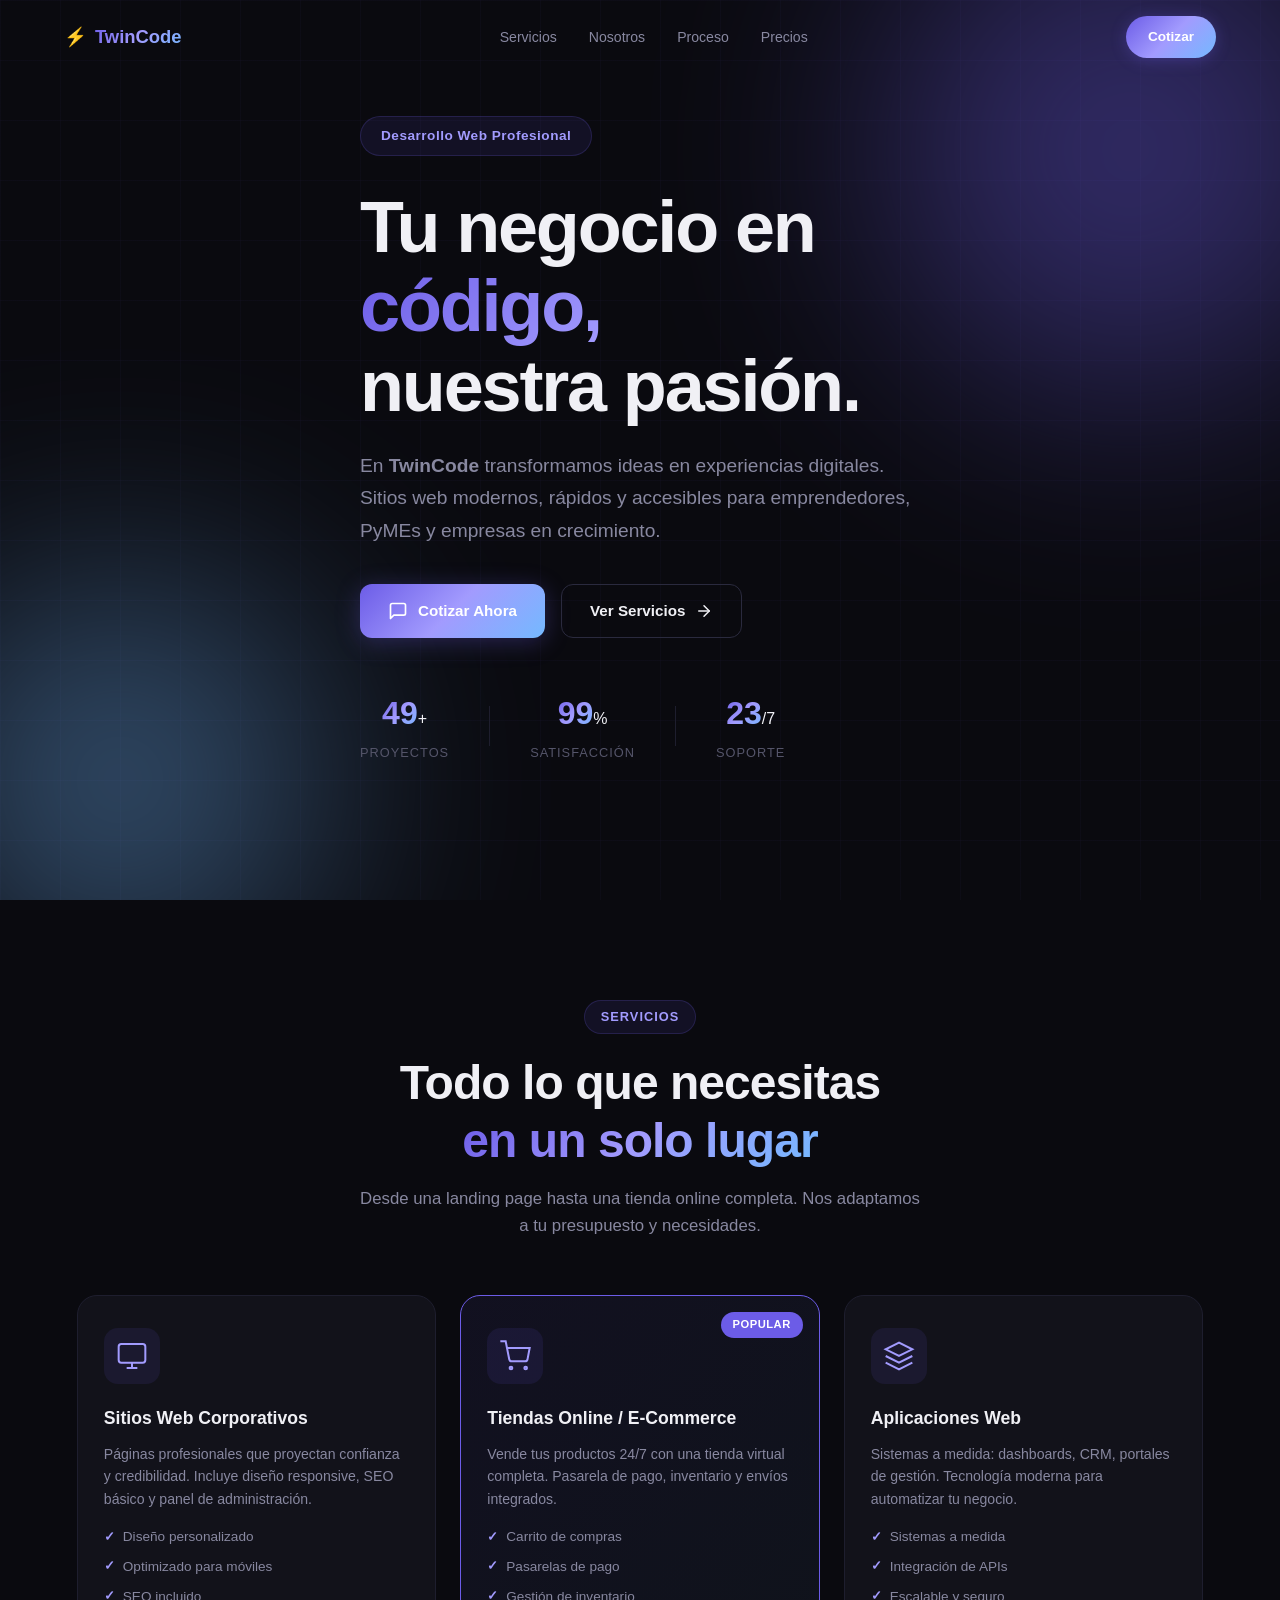
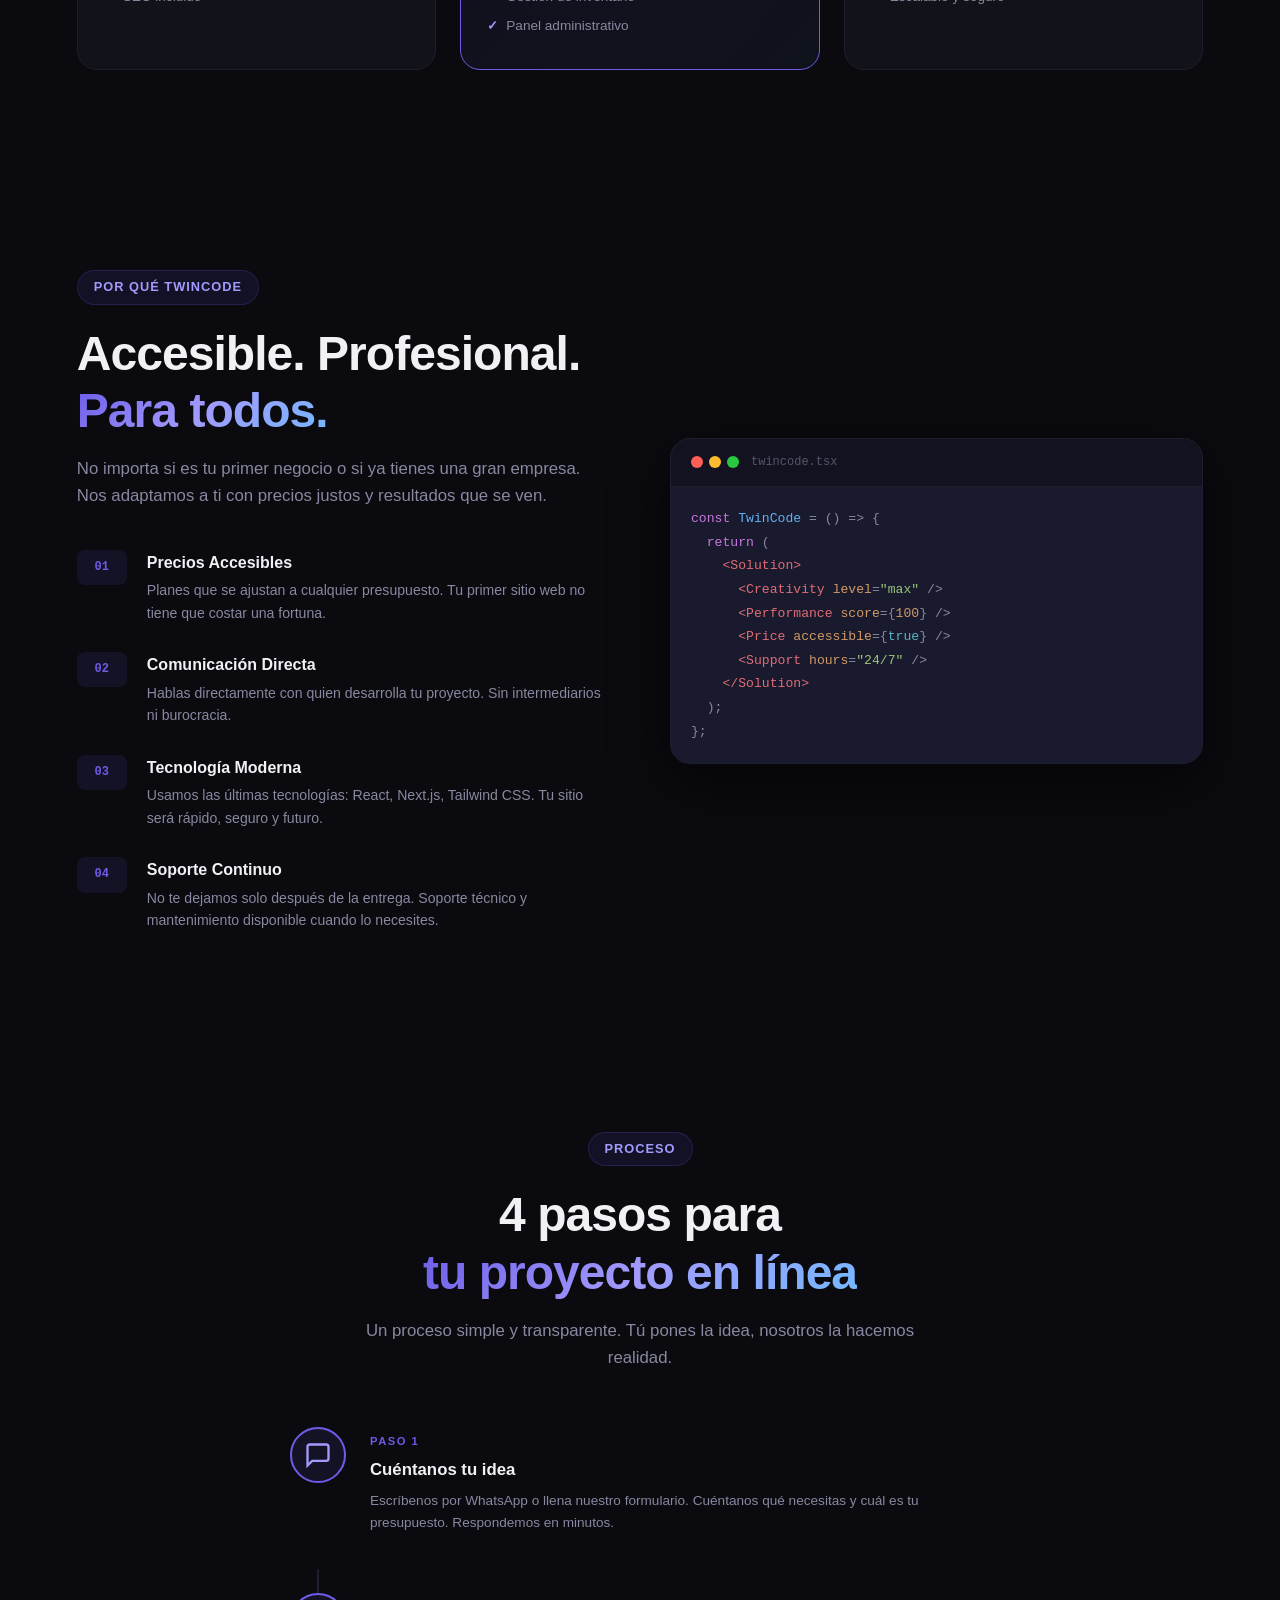
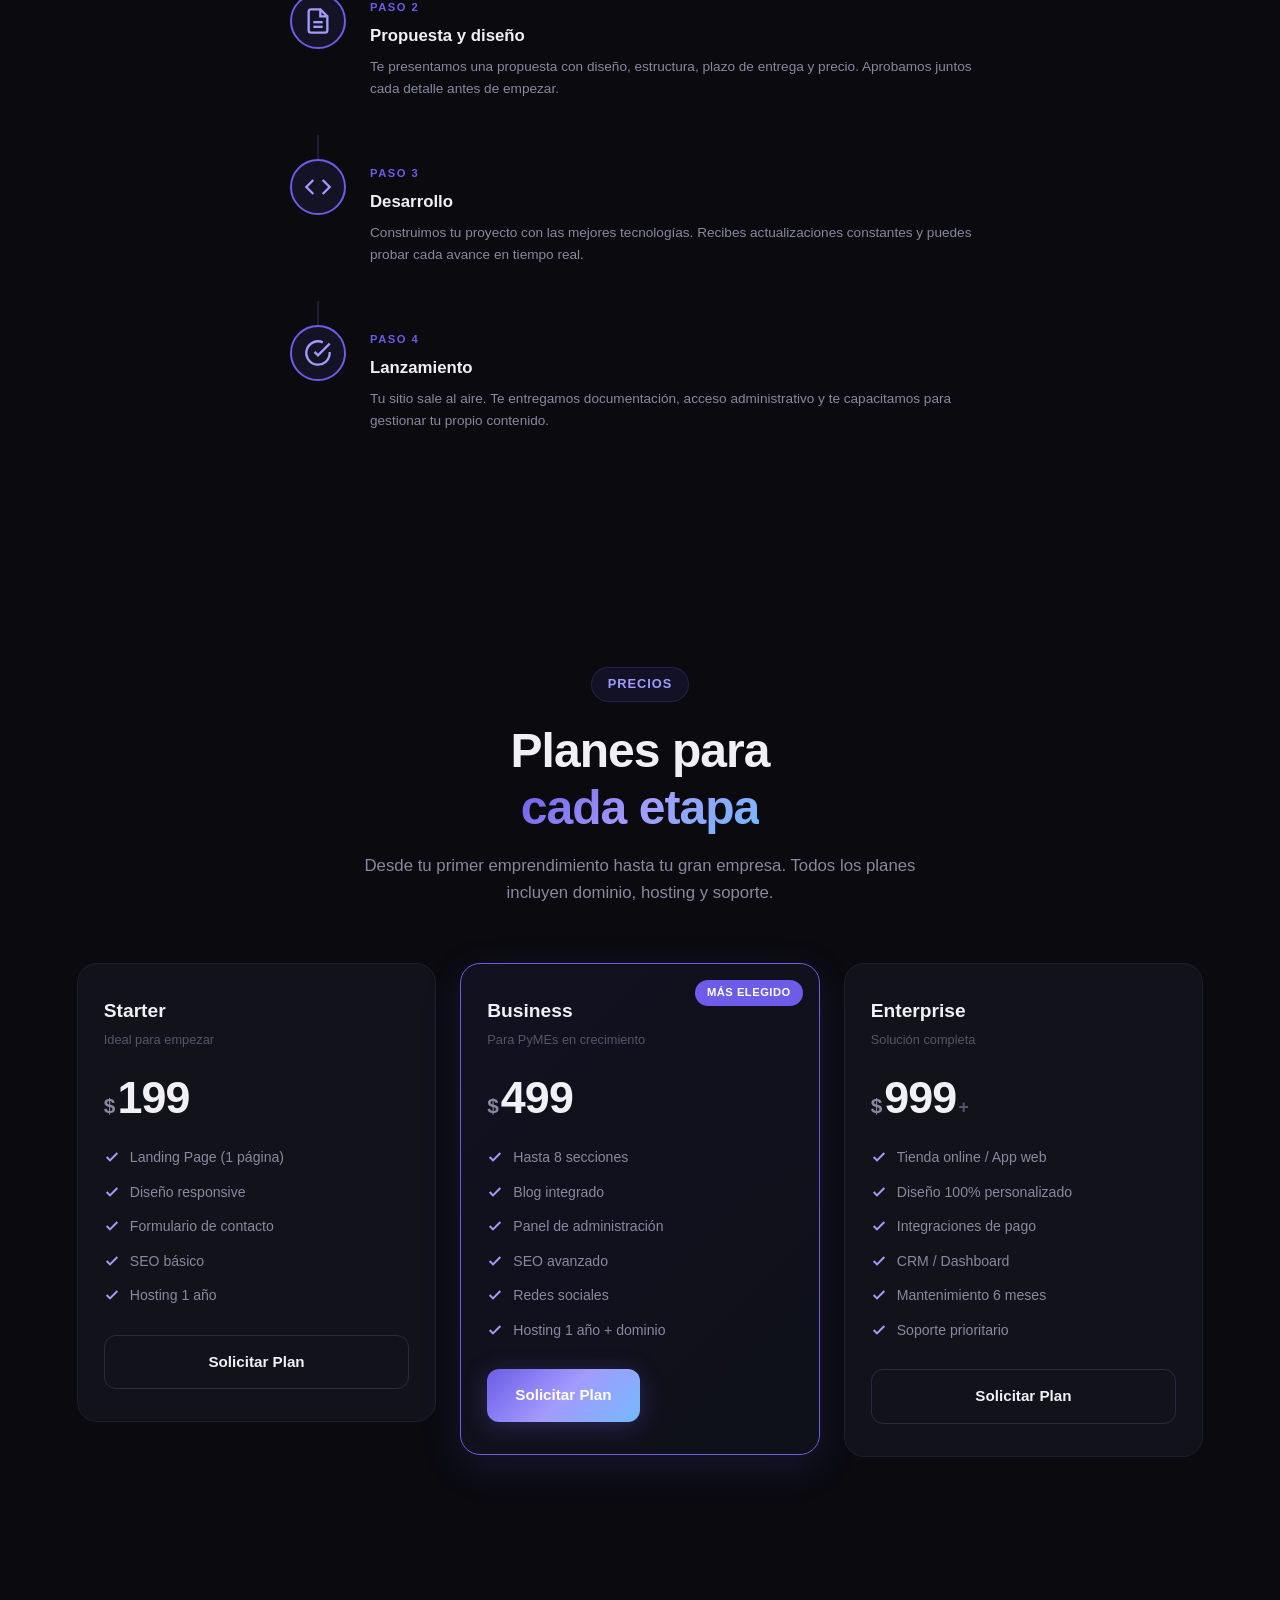
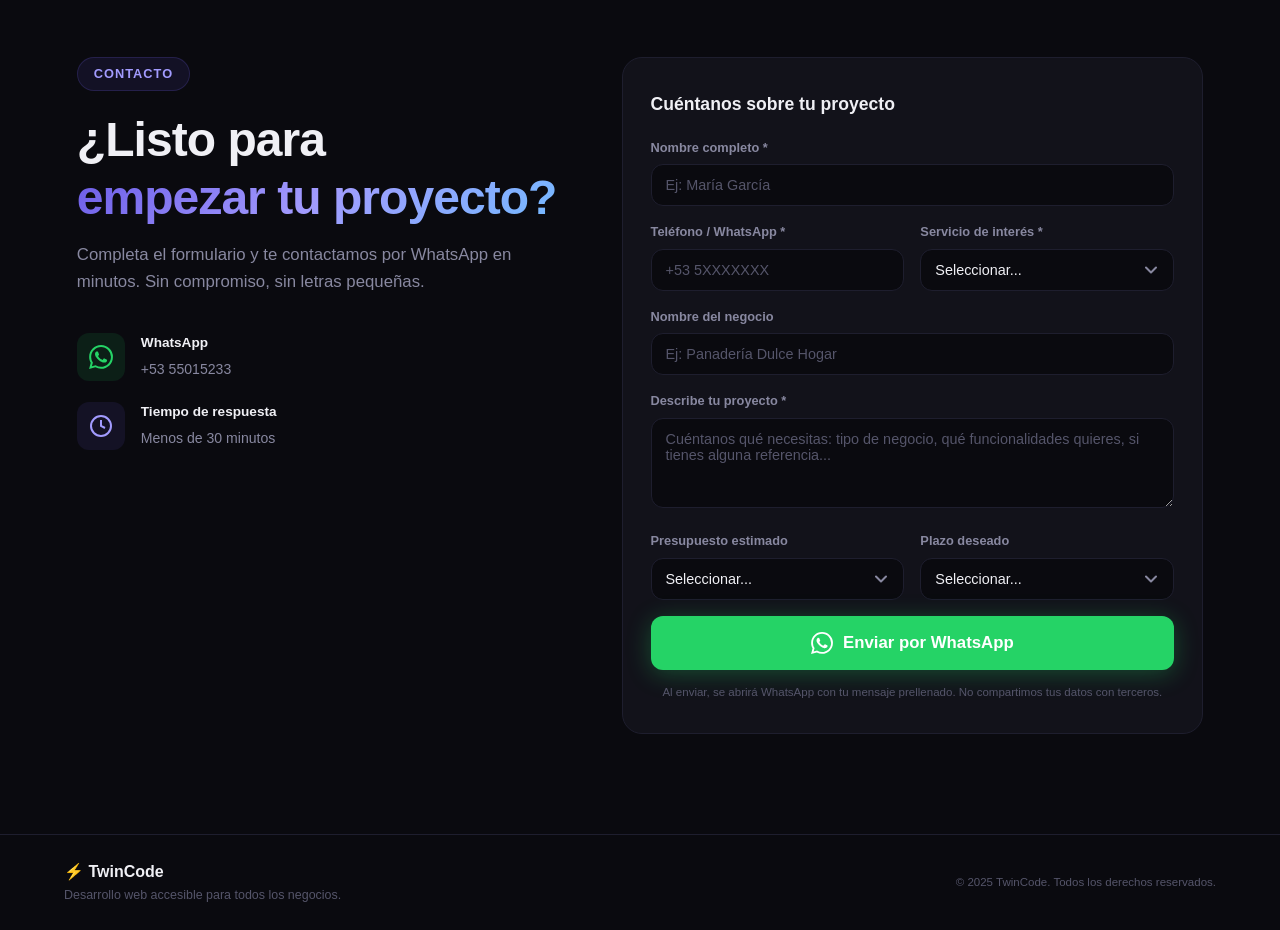
==== commit e36a7fbd: "Rename index (1).html to index.html" ====
--- a/index.html
+++ b/index.html
@@ -8,28 +8,427 @@
     <link rel="preconnect" href="https://fonts.googleapis.com">
     <link rel="preconnect" href="https://fonts.gstatic.com" crossorigin>
     <link href="https://fonts.googleapis.com/css2?family=Inter:wght@300;400;500;600;700;800;900&family=JetBrains+Mono:wght@400;600&display=swap" rel="stylesheet">
-    <link rel="stylesheet" href="styles.css">
     <link rel="icon" href="data:image/svg+xml,<svg xmlns='http://www.w3.org/2000/svg' viewBox='0 0 100 100'><text y='.9em' font-size='90'>⚡</text></svg>">
+    <style>
+/* ===== RESET & BASE ===== */
+*, *::before, *::after { margin: 0; padding: 0; box-sizing: border-box; }
+
+:root {
+    --bg-dark: #0a0a0f;
+    --bg-card: #12121a;
+    --bg-card-hover: #1a1a28;
+    --border: #1e1e2e;
+    --border-light: #2a2a3e;
+    --text-primary: #f0f0f5;
+    --text-secondary: #8888a0;
+    --text-muted: #55556a;
+    --accent: #6c5ce7;
+    --accent-light: #a29bfe;
+    --accent-glow: rgba(108, 92, 231, 0.3);
+    --whatsapp: #25D366;
+    --whatsapp-dark: #128C7E;
+    --gradient: linear-gradient(135deg, #6c5ce7 0%, #a29bfe 50%, #74b9ff 100%);
+    --radius: 12px;
+    --radius-lg: 20px;
+    --transition: 0.3s cubic-bezier(0.4, 0, 0.2, 1);
+    --font: 'Inter', -apple-system, BlinkMacSystemFont, sans-serif;
+    --font-mono: 'JetBrains Mono', 'Fira Code', monospace;
+}
+
+html { scroll-behavior: smooth; overflow-y: scroll; scrollbar-width: thin; scrollbar-color: var(--accent) var(--bg-dark); }
+body {
+    font-family: var(--font); background: var(--bg-dark); color: var(--text-primary);
+    line-height: 1.6; overflow-x: hidden; -webkit-font-smoothing: antialiased;
+    padding: env(safe-area-inset-top) env(safe-area-inset-right) env(safe-area-inset-bottom) env(safe-area-inset-left);
+}
+::-webkit-scrollbar { width: 6px; }
+::-webkit-scrollbar-track { background: var(--bg-dark); }
+::-webkit-scrollbar-thumb { background: var(--accent); border-radius: 3px; }
+
+/* ===== STICKY NAVBAR ===== */
+.top-nav {
+    position: fixed; top: 0; left: 0; right: 0; z-index: 100;
+    padding: 16px 5vw; transition: background 0.3s, backdrop-filter 0.3s, box-shadow 0.3s;
+}
+.top-nav.scrolled {
+    background: rgba(10, 10, 15, 0.88); backdrop-filter: blur(16px); -webkit-backdrop-filter: blur(16px);
+    box-shadow: 0 1px 0 var(--border);
+}
+.nav-inner {
+    max-width: 1200px; margin: 0 auto; display: flex; justify-content: space-between; align-items: center;
+}
+.nav-logo { font-size: 1.15rem; font-weight: 800; text-decoration: none; color: var(--text-primary); display: flex; align-items: center; gap: 8px; }
+.nav-logo span { background: var(--gradient); -webkit-background-clip: text; -webkit-text-fill-color: transparent; background-clip: text; }
+.nav-links { display: none; list-style: none; gap: 32px; }
+.nav-links a { text-decoration: none; color: var(--text-secondary); font-size: 0.88rem; font-weight: 500; transition: color var(--transition); }
+.nav-links a:hover { color: var(--accent-light); }
+.nav-cta {
+    display: none; padding: 10px 22px; border-radius: 100px; background: var(--gradient);
+    color: white; font-size: 0.85rem; font-weight: 600; text-decoration: none; transition: var(--transition);
+    box-shadow: 0 2px 16px var(--accent-glow); -webkit-tap-highlight-color: transparent;
+}
+.nav-cta:hover { transform: translateY(-1px); box-shadow: 0 4px 24px var(--accent-glow); }
+
+@media (min-width: 768px) {
+    .nav-links { display: flex; }
+    .nav-cta { display: inline-block; }
+}
+@media (min-width: 1440px) { .nav-inner { max-width: 1360px; } .nav-logo { font-size: 1.25rem; } }
+@media (min-width: 1920px) { .nav-inner { max-width: 1520px; } .nav-logo { font-size: 1.35rem; } .nav-links { gap: 40px; } .nav-links a { font-size: 0.95rem; } }
+
+/* Mobile hamburger */
+.nav-toggle {
+    display: flex; flex-direction: column; gap: 5px; background: none; border: none;
+    cursor: pointer; padding: 4px; z-index: 110;
+}
+.nav-toggle span { display: block; width: 22px; height: 2px; background: var(--text-primary); border-radius: 2px; transition: var(--transition); }
+.nav-toggle.open span:nth-child(1) { transform: rotate(45deg) translate(5px, 5px); }
+.nav-toggle.open span:nth-child(2) { opacity: 0; }
+.nav-toggle.open span:nth-child(3) { transform: rotate(-45deg) translate(5px, -5px); }
+@media (min-width: 768px) { .nav-toggle { display: none; } }
+
+/* Mobile menu overlay */
+.mobile-menu {
+    position: fixed; inset: 0; z-index: 105; background: rgba(10, 10, 15, 0.96);
+    backdrop-filter: blur(20px); -webkit-backdrop-filter: blur(20px);
+    display: flex; flex-direction: column; justify-content: center; align-items: center; gap: 28px;
+    opacity: 0; pointer-events: none; transition: opacity 0.3s;
+}
+.mobile-menu.open { opacity: 1; pointer-events: all; }
+.mobile-menu a { text-decoration: none; color: var(--text-primary); font-size: 1.4rem; font-weight: 700; }
+.mobile-menu a:hover { color: var(--accent-light); }
+
+/* ===== SECTIONS (was slides) ===== */
+section {
+    position: relative; padding: 80px 5vw;
+}
+.section-inner { max-width: 1200px; margin: 0 auto; }
+@media (min-width: 768px) { section { padding: 100px 6vw; } }
+@media (min-width: 1440px) { section { padding: 120px 8vw; } .section-inner { max-width: 1360px; } }
+@media (min-width: 1920px) { section { padding: 140px 10vw; } .section-inner { max-width: 1520px; } }
+
+/* ===== FADE-IN ON SCROLL ===== */
+.reveal {
+    opacity: 0; transform: translateY(36px); transition: opacity 0.7s ease, transform 0.7s ease;
+}
+.reveal.visible { opacity: 1; transform: translateY(0); }
+
+/* ===== SECTION HEADER ===== */
+.section-header { text-align: center; margin-bottom: 56px; }
+.section-tag {
+    display: inline-block; padding: 6px 16px; border-radius: 100px;
+    background: rgba(108, 92, 231, 0.1); border: 1px solid rgba(108, 92, 231, 0.2);
+    color: var(--accent-light); font-size: 0.8rem; font-weight: 600;
+    letter-spacing: 1px; text-transform: uppercase; margin-bottom: 20px;
+}
+.section-title {
+    font-size: clamp(1.6rem, 4vw, 3rem); font-weight: 800; line-height: 1.2; margin-bottom: 16px; letter-spacing: -0.02em;
+}
+@media (min-width: 1440px) { .section-title { font-size: clamp(2rem, 3.2vw, 3.4rem); } }
+@media (min-width: 1920px) { .section-title { font-size: clamp(2.4rem, 2.8vw, 4rem); } }
+.gradient-text { background: var(--gradient); -webkit-background-clip: text; -webkit-text-fill-color: transparent; background-clip: text; }
+.section-desc { font-size: 1.05rem; color: var(--text-secondary); max-width: 560px; margin: 0 auto; }
+@media (min-width: 1440px) { .section-desc { font-size: 1.15rem; max-width: 650px; } }
+@media (min-width: 1920px) { .section-desc { font-size: 1.25rem; max-width: 720px; } }
+@media (min-width: 1440px) { .section-header { margin-bottom: 72px; } }
+@media (min-width: 1920px) { .section-header { margin-bottom: 88px; } }
+
+/* ===== BUTTONS ===== */
+.btn {
+    display: inline-flex; align-items: center; gap: 10px; padding: 14px 28px;
+    border-radius: var(--radius); font-size: 0.95rem; font-weight: 600;
+    font-family: var(--font); cursor: pointer; transition: var(--transition); border: none;
+    text-decoration: none; -webkit-tap-highlight-color: transparent;
+}
+@media (max-width: 640px) { .btn { padding: 14px 24px; font-size: 0.92rem; } }
+@media (min-width: 1920px) { .btn { padding: 16px 34px; font-size: 1.05rem; gap: 12px; } }
+.btn-primary { background: var(--gradient); color: white; box-shadow: 0 4px 24px var(--accent-glow); }
+.btn-primary:hover { transform: translateY(-2px); box-shadow: 0 8px 32px var(--accent-glow); }
+.btn-ghost { background: transparent; color: var(--text-primary); border: 1px solid var(--border-light); }
+.btn-ghost:hover { border-color: var(--accent); color: var(--accent-light); background: rgba(108, 92, 231, 0.05); }
+.btn-outline { background: transparent; color: var(--text-primary); border: 1.5px solid var(--border-light); width: 100%; justify-content: center; }
+.btn-outline:hover { border-color: var(--accent); color: var(--accent-light); background: rgba(108, 92, 231, 0.05); }
+.btn-whatsapp {
+    background: var(--whatsapp); color: white; width: 100%; justify-content: center;
+    padding: 16px 28px; font-size: 1.05rem; box-shadow: 0 4px 24px rgba(37, 211, 102, 0.3);
+}
+.btn-whatsapp:hover { background: var(--whatsapp-dark); transform: translateY(-2px); box-shadow: 0 8px 32px rgba(37, 211, 102, 0.4); }
+.btn-whatsapp:active { transform: translateY(0); }
+
+/* ===== HERO ===== */
+.hero {
+    min-height: 100vh; display: flex; align-items: center; padding-top: 80px; position: relative; overflow: hidden;
+}
+.hero-bg { position: absolute; inset: 0; z-index: 0; }
+.grid-overlay {
+    position: absolute; inset: 0;
+    background-image: linear-gradient(rgba(108, 92, 231, 0.03) 1px, transparent 1px), linear-gradient(90deg, rgba(108, 92, 231, 0.03) 1px, transparent 1px);
+    background-size: 60px 60px;
+}
+.glow { position: absolute; border-radius: 50%; filter: blur(120px); opacity: 0.4; }
+.glow-1 { width: 500px; height: 500px; background: var(--accent); top: -100px; right: -100px; animation: float 8s ease-in-out infinite; }
+.glow-2 { width: 400px; height: 400px; background: #74b9ff; bottom: -80px; left: -80px; animation: float 10s ease-in-out infinite reverse; }
+@media (max-width: 640px) { .glow-1 { width: 300px; height: 300px; } .glow-2 { width: 250px; height: 250px; } }
+@media (min-width: 1440px) { .glow-1 { width: 700px; height: 700px; } .glow-2 { width: 550px; height: 550px; } }
+@media (min-width: 1920px) { .glow-1 { width: 900px; height: 900px; } .glow-2 { width: 700px; height: 700px; } }
+@keyframes float { 0%, 100% { transform: translate(0, 0); } 50% { transform: translate(30px, -30px); } }
+
+.hero-content { position: relative; z-index: 1; }
+.hero-badge {
+    display: inline-block; padding: 8px 20px; border-radius: 100px;
+    background: rgba(108, 92, 231, 0.1); border: 1px solid rgba(108, 92, 231, 0.2);
+    color: var(--accent-light); font-size: 0.85rem; font-weight: 600; letter-spacing: 0.5px; margin-bottom: 32px;
+}
+@media (max-width: 400px) { .hero-badge { font-size: 0.75rem; padding: 6px 14px; margin-bottom: 20px; } }
+.hero-title {
+    font-size: clamp(2.2rem, 6vw, 4.5rem); font-weight: 900; line-height: 1.1; margin-bottom: 24px; letter-spacing: -0.03em;
+}
+@media (max-width: 380px) { .hero-title { font-size: 2rem; } }
+@media (min-width: 1440px) { .hero-title { font-size: clamp(2.8rem, 5.5vw, 5.2rem); } }
+@media (min-width: 1920px) { .hero-title { font-size: clamp(3.2rem, 4.5vw, 6rem); } }
+.hero-title .line { display: block; }
+.hero-title .accent { background: var(--gradient); -webkit-background-clip: text; -webkit-text-fill-color: transparent; background-clip: text; }
+.hero-subtitle {
+    font-size: clamp(0.95rem, 1.5vw, 1.2rem); color: var(--text-secondary); max-width: 560px; margin-bottom: 36px; line-height: 1.7;
+}
+@media (min-width: 1440px) { .hero-subtitle { font-size: clamp(1.1rem, 1.4vw, 1.35rem); max-width: 660px; margin-bottom: 44px; } }
+@media (min-width: 1920px) { .hero-subtitle { font-size: clamp(1.2rem, 1.2vw, 1.5rem); max-width: 740px; margin-bottom: 52px; } }
+.hero-cta { display: flex; gap: 16px; flex-wrap: wrap; margin-bottom: 50px; }
+@media (min-width: 1440px) { .hero-cta { margin-bottom: 64px; gap: 20px; } }
+@media (min-width: 1920px) { .hero-cta { margin-bottom: 76px; gap: 24px; } }
+.hero-stats { display: flex; align-items: center; gap: 40px; }
+@media (min-width: 1440px) { .hero-stats { gap: 56px; } }
+@media (min-width: 1920px) { .hero-stats { gap: 72px; } }
+.stat { text-align: center; }
+.stat-number { font-size: 2rem; font-weight: 800; background: var(--gradient); -webkit-background-clip: text; -webkit-text-fill-color: transparent; background-clip: text; }
+@media (min-width: 1440px) { .stat-number { font-size: 2.6rem; } }
+@media (min-width: 1920px) { .stat-number { font-size: 3.2rem; } }
+.stat-label { display: block; font-size: 0.8rem; color: var(--text-muted); margin-top: 4px; text-transform: uppercase; letter-spacing: 1px; }
+@media (min-width: 1920px) { .stat-label { font-size: 0.9rem; letter-spacing: 1.5px; } }
+.stat-divider { width: 1px; height: 40px; background: var(--border); }
+@media (min-width: 1440px) { .stat-divider { height: 50px; } }
+@media (min-width: 1920px) { .stat-divider { height: 60px; } }
+
+@media (max-width: 768px) {
+    .hero-cta { flex-direction: column; }
+    .hero-cta .btn { width: 100%; justify-content: center; }
+    .hero-stats { flex-direction: column; gap: 16px; }
+    .stat-divider { width: 40px; height: 1px; }
+}
+
+/* ===== SERVICES ===== */
+.services-grid { display: grid; grid-template-columns: 1fr; gap: 20px; }
+@media (min-width: 768px) { .services-grid { grid-template-columns: repeat(2, 1fr); gap: 24px; } }
+@media (min-width: 1025px) { .services-grid { grid-template-columns: repeat(3, 1fr); gap: 24px; } }
+@media (min-width: 1440px) { .services-grid { gap: 28px; } }
+@media (min-width: 1920px) { .services-grid { gap: 36px; } }
+.service-card {
+    background: var(--bg-card); border: 1px solid var(--border); border-radius: var(--radius-lg);
+    padding: 28px 22px; transition: var(--transition); position: relative; overflow: hidden;
+}
+@media (min-width: 768px) { .service-card { padding: 32px 26px; } }
+@media (min-width: 1440px) { .service-card { padding: 40px 32px; } }
+@media (min-width: 1920px) { .service-card { padding: 48px 36px; } }
+.service-card:hover { border-color: var(--accent); background: var(--bg-card-hover); transform: translateY(-4px); box-shadow: 0 12px 40px rgba(108, 92, 231, 0.1); }
+.service-card.featured { border-color: var(--accent); background: linear-gradient(135deg, rgba(108, 92, 231, 0.08), rgba(116, 185, 255, 0.05)); }
+.card-badge { position: absolute; top: 16px; right: 16px; padding: 4px 12px; border-radius: 100px; background: var(--accent); color: white; font-size: 0.7rem; font-weight: 700; text-transform: uppercase; letter-spacing: 0.5px; }
+.service-icon { width: 48px; height: 48px; border-radius: 12px; background: rgba(108, 92, 231, 0.1); display: flex; align-items: center; justify-content: center; color: var(--accent-light); margin-bottom: 16px; }
+.service-icon svg { width: 26px; height: 26px; }
+@media (min-width: 768px) { .service-icon { width: 56px; height: 56px; border-radius: 14px; margin-bottom: 20px; } .service-icon svg { width: 32px; height: 32px; } }
+@media (min-width: 1920px) { .service-icon { width: 64px; height: 64px; border-radius: 16px; margin-bottom: 24px; } .service-icon svg { width: 36px; height: 36px; } }
+.service-card h3 { font-size: 1.1rem; font-weight: 700; margin-bottom: 10px; }
+@media (min-width: 1440px) { .service-card h3 { font-size: 1.3rem; margin-bottom: 14px; } }
+@media (min-width: 1920px) { .service-card h3 { font-size: 1.5rem; } }
+.service-card > p { color: var(--text-secondary); font-size: 0.88rem; margin-bottom: 16px; line-height: 1.6; }
+@media (min-width: 1440px) { .service-card > p { font-size: 0.95rem; margin-bottom: 20px; } }
+@media (min-width: 1920px) { .service-card > p { font-size: 1.05rem; } }
+.service-features { list-style: none; display: flex; flex-direction: column; gap: 8px; }
+.service-features li { display: flex; align-items: center; gap: 8px; font-size: 0.85rem; color: var(--text-secondary); }
+.service-features li::before { content: '\2713'; color: var(--accent-light); font-weight: 700; font-size: 0.8rem; }
+@media (max-width: 400px) { .service-card { padding: 22px 18px; } }
+
+/* ===== WHY US ===== */
+.why-layout { display: grid; grid-template-columns: 1fr; gap: 40px; align-items: center; }
+@media (min-width: 1025px) { .why-layout { grid-template-columns: 1fr 1fr; gap: 60px; } }
+@media (min-width: 1440px) { .why-layout { gap: 80px; } }
+@media (min-width: 1920px) { .why-layout { gap: 100px; } }
+.why-text .section-title { text-align: left; margin-bottom: 16px; }
+.why-text .section-desc { margin: 0 0 40px 0; text-align: left; }
+.why-features { display: flex; flex-direction: column; gap: 28px; }
+.why-feature { display: flex; gap: 20px; align-items: flex-start; }
+.feature-number { font-size: 0.75rem; font-weight: 800; color: var(--accent); background: rgba(108, 92, 231, 0.1); border-radius: 8px; padding: 8px 12px; min-width: 50px; text-align: center; font-family: var(--font-mono); }
+.why-feature h4 { font-size: 1rem; font-weight: 700; margin-bottom: 4px; }
+.why-feature p { font-size: 0.88rem; color: var(--text-secondary); line-height: 1.6; }
+.code-window { background: #1a1a2e; border: 1px solid var(--border); border-radius: var(--radius-lg); overflow: hidden; box-shadow: 0 20px 60px rgba(0, 0, 0, 0.4); }
+@media (min-width: 1440px) { .code-window { box-shadow: 0 24px 80px rgba(0, 0, 0, 0.5); } }
+@media (min-width: 1920px) { .code-window { box-shadow: 0 28px 100px rgba(0, 0, 0, 0.5); } }
+.code-header { display: flex; align-items: center; gap: 12px; padding: 12px 16px; background: rgba(0, 0, 0, 0.3); border-bottom: 1px solid var(--border); }
+@media (min-width: 768px) { .code-header { padding: 14px 20px; } }
+@media (min-width: 1920px) { .code-header { padding: 18px 24px; } }
+.code-dots { display: flex; gap: 6px; }
+.dot { width: 12px; height: 12px; border-radius: 50%; }
+@media (min-width: 1920px) { .dot { width: 14px; height: 14px; } }
+.dot.red { background: #ff5f57; } .dot.yellow { background: #ffbd2e; } .dot.green { background: #28c840; }
+.code-filename { font-family: var(--font-mono); font-size: 0.75rem; color: var(--text-muted); }
+@media (min-width: 1920px) { .code-filename { font-size: 0.9rem; } }
+.code-body { padding: 16px; overflow-x: auto; }
+@media (min-width: 768px) { .code-body { padding: 20px; } }
+@media (min-width: 1440px) { .code-body { padding: 28px; } }
+@media (min-width: 1920px) { .code-body { padding: 36px; } }
+.code-body code { font-family: var(--font-mono); font-size: 0.72rem; line-height: 1.7; color: var(--text-secondary); }
+@media (min-width: 768px) { .code-body code { font-size: 0.82rem; line-height: 1.8; } }
+@media (min-width: 1920px) { .code-body code { font-size: 1rem; line-height: 2; } }
+.code-keyword { color: #c678dd; } .code-func { color: #61afef; } .code-tag { color: #e06c75; }
+.code-attr { color: #d19a66; } .code-string { color: #98c379; } .code-num { color: #d19a66; } .code-bool { color: #56b6c2; }
+@media (max-width: 768px) { .why-visual { display: none; } }
+
+/* ===== PROCESS ===== */
+.process-timeline { display: flex; flex-direction: column; gap: 0; max-width: 600px; margin: 0 auto; }
+@media (min-width: 768px) { .process-timeline { max-width: 700px; } }
+@media (min-width: 1440px) { .process-timeline { max-width: 800px; } }
+@media (min-width: 1920px) { .process-timeline { max-width: 900px; } }
+.process-step { display: flex; gap: 18px; align-items: flex-start; transition: opacity 0.6s ease, transform 0.6s ease; }
+@media (min-width: 768px) { .process-step { gap: 24px; } }
+@media (min-width: 1920px) { .process-step { gap: 32px; } }
+.step-icon { width: 44px; height: 44px; min-width: 44px; border-radius: 50%; background: rgba(108, 92, 231, 0.1); border: 2px solid var(--accent); display: flex; align-items: center; justify-content: center; color: var(--accent-light); }
+.step-icon svg { width: 22px; height: 22px; }
+@media (min-width: 768px) { .step-icon { width: 56px; height: 56px; min-width: 56px; } .step-icon svg { width: 28px; height: 28px; } }
+@media (min-width: 1920px) { .step-icon { width: 68px; height: 68px; min-width: 68px; border-width: 3px; } .step-icon svg { width: 34px; height: 34px; } }
+.step-content { padding-bottom: 36px; }
+.step-number { font-size: 0.7rem; font-weight: 700; color: var(--accent); text-transform: uppercase; letter-spacing: 1.5px; }
+.step-content h3 { font-size: 1.05rem; font-weight: 700; margin: 4px 0 6px; }
+.step-content p { font-size: 0.85rem; color: var(--text-secondary); line-height: 1.6; }
+@media (min-width: 1440px) { .step-content h3 { font-size: 1.3rem; margin: 6px 0 10px; } .step-content p { font-size: 0.95rem; } }
+@media (min-width: 1920px) { .step-content h3 { font-size: 1.5rem; margin: 8px 0 12px; } .step-content p { font-size: 1.08rem; line-height: 1.7; } }
+.process-connector { width: 2px; height: 20px; background: var(--border); margin-left: 21px; }
+@media (min-width: 768px) { .process-connector { margin-left: 27px; height: 24px; } }
+@media (min-width: 1920px) { .process-connector { margin-left: 32px; height: 28px; } }
+
+/* ===== PRICING ===== */
+.pricing-grid { display: grid; grid-template-columns: 1fr; gap: 20px; align-items: start; max-width: 420px; margin: 0 auto; }
+@media (min-width: 768px) { .pricing-grid { grid-template-columns: repeat(2, 1fr); max-width: 640px; gap: 24px; } }
+@media (min-width: 1100px) { .pricing-grid { grid-template-columns: repeat(3, 1fr); max-width: none; gap: 24px; } }
+@media (min-width: 1440px) { .pricing-grid { gap: 28px; } }
+@media (min-width: 1920px) { .pricing-grid { gap: 36px; } }
+.pricing-card {
+    background: var(--bg-card); border: 1px solid var(--border); border-radius: var(--radius-lg);
+    padding: 28px 22px; position: relative; transition: var(--transition);
+}
+@media (min-width: 768px) { .pricing-card { padding: 32px 26px; } }
+@media (min-width: 1440px) { .pricing-card { padding: 40px 32px; } }
+@media (min-width: 1920px) { .pricing-card { padding: 48px 36px; } }
+.pricing-card:hover { transform: translateY(-4px); }
+.pricing-card.popular { border-color: var(--accent); background: linear-gradient(135deg, rgba(108, 92, 231, 0.08), rgba(116, 185, 255, 0.04)); box-shadow: 0 12px 40px rgba(108, 92, 231, 0.15); }
+@media (max-width: 1024px) { .pricing-card.popular { transform: none; } .pricing-card.popular:hover { transform: translateY(-4px); } }
+.pricing-header { margin-bottom: 24px; }
+.pricing-header h3 { font-size: 1.2rem; font-weight: 700; margin-bottom: 4px; }
+.pricing-tagline { font-size: 0.8rem; color: var(--text-muted); }
+.pricing-price { margin-bottom: 24px; display: flex; align-items: baseline; gap: 2px; }
+.currency { font-size: 1.3rem; font-weight: 600; color: var(--text-secondary); }
+.amount { font-size: 2.8rem; font-weight: 900; line-height: 1; letter-spacing: -0.02em; }
+.price-note { font-size: 1.1rem; color: var(--text-muted); font-weight: 600; }
+@media (min-width: 1440px) { .pricing-header h3 { font-size: 1.5rem; } .pricing-tagline { font-size: 0.95rem; } .pricing-price { margin-bottom: 32px; } .currency { font-size: 1.8rem; } .amount { font-size: 4.2rem; } .price-note { font-size: 1.4rem; } }
+@media (min-width: 1920px) { .pricing-header h3 { font-size: 1.7rem; } .pricing-tagline { font-size: 1.05rem; } .pricing-price { margin-bottom: 36px; } .currency { font-size: 2.2rem; } .amount { font-size: 5rem; } .price-note { font-size: 1.6rem; } }
+.pricing-features { list-style: none; display: flex; flex-direction: column; gap: 12px; margin-bottom: 28px; }
+.pricing-features li { display: flex; align-items: center; gap: 10px; font-size: 0.88rem; color: var(--text-secondary); }
+.pricing-features li svg { color: var(--accent-light); flex-shrink: 0; }
+@media (min-width: 1440px) { .pricing-features { gap: 16px; margin-bottom: 36px; } .pricing-features li { font-size: 0.95rem; } }
+@media (min-width: 1920px) { .pricing-features { gap: 18px; margin-bottom: 40px; } .pricing-features li { font-size: 1.05rem; gap: 14px; } }
+@media (max-width: 400px) { .pricing-card { padding: 24px 18px; } .amount { font-size: 2.4rem; } }
+
+/* ===== CONTACT ===== */
+.contact-layout { display: grid; grid-template-columns: 1fr; gap: 36px; align-items: start; }
+@media (min-width: 1025px) { .contact-layout { grid-template-columns: 1fr 1.2fr; gap: 60px; } }
+@media (min-width: 1440px) { .contact-layout { gap: 80px; } }
+@media (min-width: 1920px) { .contact-layout { gap: 100px; } }
+.contact-info .section-title { text-align: left; margin-bottom: 16px; }
+.contact-info .section-desc { text-align: left; margin: 0 0 36px 0; }
+.contact-details { display: flex; flex-direction: column; gap: 20px; }
+.contact-item { display: flex; align-items: center; gap: 16px; }
+.contact-icon { width: 48px; height: 48px; border-radius: 12px; background: rgba(108, 92, 231, 0.1); display: flex; align-items: center; justify-content: center; color: var(--accent-light); flex-shrink: 0; }
+.contact-icon.whatsapp { background: rgba(37, 211, 102, 0.1); color: var(--whatsapp); }
+.contact-item strong { display: block; font-size: 0.85rem; font-weight: 600; margin-bottom: 2px; }
+.contact-item span { font-size: 0.88rem; color: var(--text-secondary); }
+
+/* ===== FORM ===== */
+.contact-form-wrapper { background: var(--bg-card); border: 1px solid var(--border); border-radius: var(--radius-lg); padding: 24px 20px; }
+@media (min-width: 768px) { .contact-form-wrapper { padding: 32px 28px; } }
+@media (min-width: 1440px) { .contact-form-wrapper { padding: 40px 36px; } }
+@media (min-width: 1920px) { .contact-form-wrapper { padding: 48px 42px; } }
+.contact-form h3 { font-size: 1.1rem; font-weight: 700; margin-bottom: 20px; }
+@media (min-width: 1440px) { .contact-form h3 { font-size: 1.3rem; margin-bottom: 28px; } }
+@media (min-width: 1920px) { .contact-form h3 { font-size: 1.5rem; } }
+.form-group { margin-bottom: 16px; flex: 1; }
+@media (min-width: 1440px) { .form-group { margin-bottom: 20px; } }
+.form-row { display: grid; grid-template-columns: 1fr; gap: 0; }
+@media (min-width: 520px) { .form-row { grid-template-columns: 1fr 1fr; gap: 16px; } }
+@media (min-width: 1920px) { .form-row { gap: 20px; } }
+label { display: block; font-size: 0.8rem; font-weight: 600; color: var(--text-secondary); margin-bottom: 6px; }
+@media (min-width: 1920px) { label { font-size: 0.9rem; margin-bottom: 8px; } }
+input, select, textarea { width: 100%; padding: 12px 14px; border-radius: var(--radius); border: 1px solid var(--border); background: var(--bg-dark); color: var(--text-primary); font-family: var(--font); font-size: 0.9rem; transition: var(--transition); outline: none; }
+@media (min-width: 1440px) { input, select, textarea { padding: 14px 18px; font-size: 0.95rem; } }
+@media (min-width: 1920px) { input, select, textarea { padding: 16px 20px; font-size: 1rem; border-radius: 14px; } }
+input::placeholder, textarea::placeholder { color: var(--text-muted); }
+input:focus, select:focus, textarea:focus { border-color: var(--accent); box-shadow: 0 0 0 3px var(--accent-glow); }
+select { cursor: pointer; appearance: none; background-image: url("data:image/svg+xml,%3Csvg width='12' height='8' viewBox='0 0 12 8' fill='none' xmlns='http://www.w3.org/2000/svg'%3E%3Cpath d='M1 1.5L6 6.5L11 1.5' stroke='%238888a0' stroke-width='2' stroke-linecap='round' stroke-linejoin='round'/%3E%3C/svg%3E"); background-repeat: no-repeat; background-position: right 16px center; padding-right: 40px; }
+textarea { resize: vertical; min-height: 90px; }
+@media (min-width: 1440px) { textarea { min-height: 120px; } }
+@media (min-width: 1920px) { textarea { min-height: 140px; } }
+.form-note { text-align: center; font-size: 0.72rem; color: var(--text-muted); margin-top: 14px; line-height: 1.5; }
+@media (min-width: 1920px) { .form-note { font-size: 0.82rem; } }
+
+/* ===== FOOTER ===== */
+.site-footer { padding: 24px 5vw; border-top: 1px solid var(--border); background: var(--bg-dark); }
+.footer-content { max-width: 1200px; margin: 0 auto; display: flex; justify-content: space-between; align-items: center; }
+@media (min-width: 1440px) { .footer-content { max-width: 1360px; } }
+@media (min-width: 1920px) { .footer-content { max-width: 1520px; } }
+.footer-logo { font-size: 1rem; font-weight: 800; }
+.footer-brand p { font-size: 0.78rem; color: var(--text-muted); margin-top: 2px; }
+.footer-copy { font-size: 0.72rem; color: var(--text-muted); }
+@media (min-width: 1920px) { .footer-logo { font-size: 1.3rem; } .footer-brand p { font-size: 0.9rem; } .footer-copy { font-size: 0.85rem; } }
+@media (max-width: 768px) { .site-footer { padding: 18px 5vw; } }
+@media (max-width: 1024px) { .footer-content { flex-direction: column; gap: 10px; text-align: center; } }
+@media (max-width: 768px) { .section-header { margin-bottom: 40px; } }
+@media (max-width: 400px) { .section-header { margin-bottom: 36px; } .section-tag { font-size: 0.7rem; padding: 4px 12px; } .btn-whatsapp { padding: 14px 20px; font-size: 0.95rem; } }
+    </style>
 </head>
 <body>
-    <!-- Navigation Dots -->
-    <nav class="slide-nav" aria-label="Navegación de diapositivas">
-        <button class="nav-dot active" data-slide="0" aria-label="Inicio"></button>
-        <button class="nav-dot" data-slide="1" aria-label="Servicios"></button>
-        <button class="nav-dot" data-slide="2" aria-label="Por qué elegirnos"></button>
-        <button class="nav-dot" data-slide="3" aria-label="Proceso"></button>
-        <button class="nav-dot" data-slide="4" aria-label="Precios"></button>
-        <button class="nav-dot" data-slide="5" aria-label="Contacto"></button>
-    </nav>
-
-    <!-- Slide 0: Hero -->
-    <section class="slide slide-hero active" id="slide-0">
+
+    <!-- Sticky Navigation -->
+    <header class="top-nav" id="topNav">
+        <div class="nav-inner">
+            <a href="#hero" class="nav-logo">⚡ <span>TwinCode</span></a>
+            <ul class="nav-links">
+                <li><a href="#servicios">Servicios</a></li>
+                <li><a href="#nosotros">Nosotros</a></li>
+                <li><a href="#proceso">Proceso</a></li>
+                <li><a href="#precios">Precios</a></li>
+            </ul>
+            <a href="#contacto" class="nav-cta">Cotizar</a>
+            <button class="nav-toggle" id="navToggle" aria-label="Menú">
+                <span></span><span></span><span></span>
+            </button>
+        </div>
+    </header>
+
+    <!-- Mobile Menu -->
+    <div class="mobile-menu" id="mobileMenu">
+        <a href="#hero" class="mobile-link">Inicio</a>
+        <a href="#servicios" class="mobile-link">Servicios</a>
+        <a href="#nosotros" class="mobile-link">Nosotros</a>
+        <a href="#proceso" class="mobile-link">Proceso</a>
+        <a href="#precios" class="mobile-link">Precios</a>
+        <a href="#contacto" class="mobile-link">Contacto</a>
+    </div>
+
+    <!-- Hero -->
+    <section class="hero" id="hero">
         <div class="hero-bg">
             <div class="grid-overlay"></div>
             <div class="glow glow-1"></div>
             <div class="glow glow-2"></div>
         </div>
-        <div class="slide-content hero-content">
+        <div class="section-inner hero-content">
             <div class="hero-badge">Desarrollo Web Profesional</div>
             <h1 class="hero-title">
                 <span class="line">Tu negocio en</span>
@@ -37,18 +436,18 @@
                 <span class="line">nuestra pasión.</span>
             </h1>
             <p class="hero-subtitle">
-                En <strong>TwinCode</strong> transformamos ideas en experiencias digitales. 
+                En <strong>TwinCode</strong> transformamos ideas en experiencias digitales.
                 Sitios web modernos, rápidos y accesibles para emprendedores, PyMEs y empresas en crecimiento.
             </p>
             <div class="hero-cta">
-                <button class="btn btn-primary" onclick="goToSlide(5)">
+                <a href="#contacto" class="btn btn-primary">
                     <svg width="20" height="20" viewBox="0 0 24 24" fill="none" stroke="currentColor" stroke-width="2" stroke-linecap="round" stroke-linejoin="round"><path d="M21 15a2 2 0 0 1-2 2H7l-4 4V5a2 2 0 0 1 2-2h14a2 2 0 0 1 2 2z"/></svg>
                     Cotizar Ahora
-                </button>
-                <button class="btn btn-ghost" onclick="goToSlide(1)">
+                </a>
+                <a href="#servicios" class="btn btn-ghost">
                     Ver Servicios
                     <svg width="18" height="18" viewBox="0 0 24 24" fill="none" stroke="currentColor" stroke-width="2" stroke-linecap="round" stroke-linejoin="round"><line x1="5" y1="12" x2="19" y2="12"/><polyline points="12 5 19 12 12 19"/></svg>
-                </button>
+                </a>
             </div>
             <div class="hero-stats">
                 <div class="stat">
@@ -67,24 +466,18 @@
                 </div>
             </div>
         </div>
-        <div class="scroll-indicator" onclick="goToSlide(1)">
-            <span>Desliza</span>
-            <div class="scroll-arrow">
-                <svg width="24" height="24" viewBox="0 0 24 24" fill="none" stroke="currentColor" stroke-width="2"><polyline points="6 9 12 15 18 9"/></svg>
-            </div>
-        </div>
     </section>
 
-    <!-- Slide 1: Services -->
-    <section class="slide slide-services" id="slide-1">
-        <div class="slide-content">
-            <div class="section-header">
+    <!-- Services -->
+    <section id="servicios">
+        <div class="section-inner">
+            <div class="section-header reveal">
                 <span class="section-tag">Servicios</span>
                 <h2 class="section-title">Todo lo que necesitas<br><span class="gradient-text">en un solo lugar</span></h2>
                 <p class="section-desc">Desde una landing page hasta una tienda online completa. Nos adaptamos a tu presupuesto y necesidades.</p>
             </div>
             <div class="services-grid">
-                <div class="service-card" data-delay="0">
+                <div class="service-card reveal">
                     <div class="service-icon">
                         <svg width="32" height="32" viewBox="0 0 24 24" fill="none" stroke="currentColor" stroke-width="1.5"><rect x="2" y="3" width="20" height="14" rx="2" ry="2"/><line x1="8" y1="21" x2="16" y2="21"/><line x1="12" y1="17" x2="12" y2="21"/></svg>
                     </div>
@@ -96,7 +489,7 @@
                         <li>SEO incluido</li>
                     </ul>
                 </div>
-                <div class="service-card featured" data-delay="100">
+                <div class="service-card featured reveal">
                     <div class="card-badge">Popular</div>
                     <div class="service-icon">
                         <svg width="32" height="32" viewBox="0 0 24 24" fill="none" stroke="currentColor" stroke-width="1.5"><circle cx="9" cy="21" r="1"/><circle cx="20" cy="21" r="1"/><path d="M1 1h4l2.68 13.39a2 2 0 0 0 2 1.61h9.72a2 2 0 0 0 2-1.61L23 6H6"/></svg>
@@ -110,7 +503,7 @@
                         <li>Panel administrativo</li>
                     </ul>
                 </div>
-                <div class="service-card" data-delay="200">
+                <div class="service-card reveal">
                     <div class="service-icon">
                         <svg width="32" height="32" viewBox="0 0 24 24" fill="none" stroke="currentColor" stroke-width="1.5"><path d="M12 2L2 7l10 5 10-5-10-5z"/><path d="M2 17l10 5 10-5"/><path d="M2 12l10 5 10-5"/></svg>
                     </div>
@@ -126,37 +519,39 @@
         </div>
     </section>
 
-    <!-- Slide 2: Why Us -->
-    <section class="slide slide-why" id="slide-2">
-        <div class="slide-content">
+    <!-- Why Us -->
+    <section id="nosotros">
+        <div class="section-inner">
             <div class="why-layout">
                 <div class="why-text">
-                    <span class="section-tag">Por qué TwinCode</span>
-                    <h2 class="section-title">Accesible. Profesional.<br><span class="gradient-text">Para todos.</span></h2>
-                    <p class="section-desc">No importa si es tu primer negocio o si ya tienes una gran empresa. Nos adaptamos a ti con precios justos y resultados que se ven.</p>
+                    <div class="reveal">
+                        <span class="section-tag">Por qué TwinCode</span>
+                        <h2 class="section-title">Accesible. Profesional.<br><span class="gradient-text">Para todos.</span></h2>
+                        <p class="section-desc">No importa si es tu primer negocio o si ya tienes una gran empresa. Nos adaptamos a ti con precios justos y resultados que se ven.</p>
+                    </div>
                     <div class="why-features">
-                        <div class="why-feature">
+                        <div class="why-feature reveal">
                             <div class="feature-number">01</div>
                             <div>
                                 <h4>Precios Accesibles</h4>
                                 <p>Planes que se ajustan a cualquier presupuesto. Tu primer sitio web no tiene que costar una fortuna.</p>
                             </div>
                         </div>
-                        <div class="why-feature">
+                        <div class="why-feature reveal">
                             <div class="feature-number">02</div>
                             <div>
                                 <h4>Comunicación Directa</h4>
                                 <p>Hablas directamente con quien desarrolla tu proyecto. Sin intermediarios ni burocracia.</p>
                             </div>
                         </div>
-                        <div class="why-feature">
+                        <div class="why-feature reveal">
                             <div class="feature-number">03</div>
                             <div>
                                 <h4>Tecnología Moderna</h4>
                                 <p>Usamos las últimas tecnologías: React, Next.js, Tailwind CSS. Tu sitio será rápido, seguro y futuro.</p>
                             </div>
                         </div>
-                        <div class="why-feature">
+                        <div class="why-feature reveal">
                             <div class="feature-number">04</div>
                             <div>
                                 <h4>Soporte Continuo</h4>
@@ -165,7 +560,7 @@
                         </div>
                     </div>
                 </div>
-                <div class="why-visual">
+                <div class="why-visual reveal">
                     <div class="code-window">
                         <div class="code-header">
                             <div class="code-dots">
@@ -191,16 +586,16 @@
         </div>
     </section>
 
-    <!-- Slide 3: Process -->
-    <section class="slide slide-process" id="slide-3">
-        <div class="slide-content">
-            <div class="section-header">
+    <!-- Process -->
+    <section id="proceso">
+        <div class="section-inner">
+            <div class="section-header reveal">
                 <span class="section-tag">Proceso</span>
                 <h2 class="section-title">4 pasos para<br><span class="gradient-text">tu proyecto en línea</span></h2>
                 <p class="section-desc">Un proceso simple y transparente. Tú pones la idea, nosotros la hacemos realidad.</p>
             </div>
             <div class="process-timeline">
-                <div class="process-step">
+                <div class="process-step reveal">
                     <div class="step-icon">
                         <svg width="28" height="28" viewBox="0 0 24 24" fill="none" stroke="currentColor" stroke-width="2"><path d="M21 15a2 2 0 0 1-2 2H7l-4 4V5a2 2 0 0 1 2-2h14a2 2 0 0 1 2 2z"/></svg>
                     </div>
@@ -211,7 +606,7 @@
                     </div>
                 </div>
                 <div class="process-connector"></div>
-                <div class="process-step">
+                <div class="process-step reveal">
                     <div class="step-icon">
                         <svg width="28" height="28" viewBox="0 0 24 24" fill="none" stroke="currentColor" stroke-width="2"><path d="M14 2H6a2 2 0 0 0-2 2v16a2 2 0 0 0 2 2h12a2 2 0 0 0 2-2V8z"/><polyline points="14 2 14 8 20 8"/><line x1="16" y1="13" x2="8" y2="13"/><line x1="16" y1="17" x2="8" y2="17"/></svg>
                     </div>
@@ -222,7 +617,7 @@
                     </div>
                 </div>
                 <div class="process-connector"></div>
-                <div class="process-step">
+                <div class="process-step reveal">
                     <div class="step-icon">
                         <svg width="28" height="28" viewBox="0 0 24 24" fill="none" stroke="currentColor" stroke-width="2"><polyline points="16 18 22 12 16 6"/><polyline points="8 6 2 12 8 18"/></svg>
                     </div>
@@ -233,7 +628,7 @@
                     </div>
                 </div>
                 <div class="process-connector"></div>
-                <div class="process-step">
+                <div class="process-step reveal">
                     <div class="step-icon">
                         <svg width="28" height="28" viewBox="0 0 24 24" fill="none" stroke="currentColor" stroke-width="2"><path d="M22 11.08V12a10 10 0 1 1-5.93-9.14"/><polyline points="22 4 12 14.01 9 11.01"/></svg>
                     </div>
@@ -247,16 +642,16 @@
         </div>
     </section>
 
-    <!-- Slide 4: Pricing -->
-    <section class="slide slide-pricing" id="slide-4">
-        <div class="slide-content">
-            <div class="section-header">
+    <!-- Pricing -->
+    <section id="precios">
+        <div class="section-inner">
+            <div class="section-header reveal">
                 <span class="section-tag">Precios</span>
                 <h2 class="section-title">Planes para<br><span class="gradient-text">cada etapa</span></h2>
                 <p class="section-desc">Desde tu primer emprendimiento hasta tu gran empresa. Todos los planes incluyen dominio, hosting y soporte.</p>
             </div>
             <div class="pricing-grid">
-                <div class="pricing-card">
+                <div class="pricing-card reveal">
                     <div class="pricing-header">
                         <h3>Starter</h3>
                         <p class="pricing-tagline">Ideal para empezar</p>
@@ -272,9 +667,9 @@
                         <li><svg width="16" height="16" viewBox="0 0 24 24" fill="none" stroke="currentColor" stroke-width="3"><polyline points="20 6 9 17 4 12"/></svg> SEO básico</li>
                         <li><svg width="16" height="16" viewBox="0 0 24 24" fill="none" stroke="currentColor" stroke-width="3"><polyline points="20 6 9 17 4 12"/></svg> Hosting 1 año</li>
                     </ul>
-                    <button class="btn btn-outline" onclick="goToSlide(5)">Solicitar Plan</button>
-                </div>
-                <div class="pricing-card popular">
+                    <a href="#contacto" class="btn btn-outline">Solicitar Plan</a>
+                </div>
+                <div class="pricing-card popular reveal">
                     <div class="card-badge">Más elegido</div>
                     <div class="pricing-header">
                         <h3>Business</h3>
@@ -292,9 +687,9 @@
                         <li><svg width="16" height="16" viewBox="0 0 24 24" fill="none" stroke="currentColor" stroke-width="3"><polyline points="20 6 9 17 4 12"/></svg> Redes sociales</li>
                         <li><svg width="16" height="16" viewBox="0 0 24 24" fill="none" stroke="currentColor" stroke-width="3"><polyline points="20 6 9 17 4 12"/></svg> Hosting 1 año + dominio</li>
                     </ul>
-                    <button class="btn btn-primary" onclick="goToSlide(5)">Solicitar Plan</button>
-                </div>
-                <div class="pricing-card">
+                    <a href="#contacto" class="btn btn-primary">Solicitar Plan</a>
+                </div>
+                <div class="pricing-card reveal">
                     <div class="pricing-header">
                         <h3>Enterprise</h3>
                         <p class="pricing-tagline">Solución completa</p>
@@ -312,21 +707,23 @@
                         <li><svg width="16" height="16" viewBox="0 0 24 24" fill="none" stroke="currentColor" stroke-width="3"><polyline points="20 6 9 17 4 12"/></svg> Mantenimiento 6 meses</li>
                         <li><svg width="16" height="16" viewBox="0 0 24 24" fill="none" stroke="currentColor" stroke-width="3"><polyline points="20 6 9 17 4 12"/></svg> Soporte prioritario</li>
                     </ul>
-                    <button class="btn btn-outline" onclick="goToSlide(5)">Solicitar Plan</button>
+                    <a href="#contacto" class="btn btn-outline">Solicitar Plan</a>
                 </div>
             </div>
         </div>
     </section>
 
-    <!-- Slide 5: Contact Form (WhatsApp) -->
-    <section class="slide slide-contact" id="slide-5">
-        <div class="slide-content">
+    <!-- Contact -->
+    <section id="contacto">
+        <div class="section-inner">
             <div class="contact-layout">
                 <div class="contact-info">
-                    <span class="section-tag">Contacto</span>
-                    <h2 class="section-title">¿Listo para<br><span class="gradient-text">empezar tu proyecto?</span></h2>
-                    <p class="section-desc">Completa el formulario y te contactamos por WhatsApp en minutos. Sin compromiso, sin letras pequeñas.</p>
-                    <div class="contact-details">
+                    <div class="reveal">
+                        <span class="section-tag">Contacto</span>
+                        <h2 class="section-title">¿Listo para<br><span class="gradient-text">empezar tu proyecto?</span></h2>
+                        <p class="section-desc">Completa el formulario y te contactamos por WhatsApp en minutos. Sin compromiso, sin letras pequeñas.</p>
+                    </div>
+                    <div class="contact-details reveal">
                         <div class="contact-item">
                             <div class="contact-icon whatsapp">
                                 <svg width="24" height="24" viewBox="0 0 24 24" fill="currentColor"><path d="M17.472 14.382c-.297-.149-1.758-.867-2.03-.967-.273-.099-.471-.148-.67.15-.197.297-.767.966-.94 1.164-.173.199-.347.223-.644.075-.297-.15-1.255-.463-2.39-1.475-.883-.788-1.48-1.761-1.653-2.059-.173-.297-.018-.458.13-.606.134-.133.298-.347.446-.52.149-.174.198-.298.298-.497.099-.198.05-.371-.025-.52-.075-.149-.669-1.612-.916-2.207-.242-.579-.487-.5-.669-.51-.173-.008-.371-.01-.57-.01-.198 0-.52.074-.792.372-.272.297-1.04 1.016-1.04 2.479 0 1.462 1.065 2.875 1.213 3.074.149.198 2.096 3.2 5.077 4.487.709.306 1.262.489 1.694.625.712.227 1.36.195 1.871.118.571-.085 1.758-.719 2.006-1.413.248-.694.248-1.289.173-1.413-.074-.124-.272-.198-.57-.347m-5.421 7.403h-.004a9.87 9.87 0 01-5.031-1.378l-.361-.214-3.741.982.998-3.648-.235-.374a9.86 9.86 0 01-1.51-5.26c.001-5.45 4.436-9.884 9.888-9.884 2.64 0 5.122 1.03 6.988 2.898a9.825 9.825 0 012.893 6.994c-.003 5.45-4.437 9.884-9.885 9.884m8.413-18.297A11.815 11.815 0 0012.05 0C5.495 0 .16 5.335.157 11.892c0 2.096.547 4.142 1.588 5.945L.057 24l6.305-1.654a11.882 11.882 0 005.683 1.448h.005c6.554 0 11.89-5.335 11.893-11.893a11.821 11.821 0 00-3.48-8.413z"/></svg>
@@ -347,7 +744,7 @@
                         </div>
                     </div>
                 </div>
-                <div class="contact-form-wrapper">
+                <div class="contact-form-wrapper reveal">
                     <form id="contactForm" class="contact-form" onsubmit="sendToWhatsApp(event)">
                         <h3>Cuéntanos sobre tu proyecto</h3>
                         <div class="form-group">
@@ -414,20 +811,128 @@
         </div>
     </section>
 
-    <!-- Footer -->
     <footer class="site-footer">
         <div class="footer-content">
             <div class="footer-brand">
                 <span class="footer-logo">⚡ TwinCode</span>
                 <p>Desarrollo web accesible para todos los negocios.</p>
             </div>
-            <div class="footer-copy">
-                &copy; 2025 TwinCode. Todos los derechos reservados.
-            </div>
+            <div class="footer-copy">&copy; 2025 TwinCode. Todos los derechos reservados.</div>
         </div>
     </footer>
 
-    <styles src="styles.css"></styles>
-    <script src="main.js"></script>
+    <script>
+(function () {
+    'use strict';
+    const PHONE = '5355015233';
+
+    // ===== STICKY NAV =====
+    const topNav = document.getElementById('topNav');
+    window.addEventListener('scroll', function () {
+        topNav.classList.toggle('scrolled', window.scrollY > 40);
+    }, { passive: true });
+
+    // ===== MOBILE MENU =====
+    var navToggle = document.getElementById('navToggle');
+    var mobileMenu = document.getElementById('mobileMenu');
+    navToggle.addEventListener('click', function () {
+        navToggle.classList.toggle('open');
+        mobileMenu.classList.toggle('open');
+        document.body.style.overflow = mobileMenu.classList.contains('open') ? 'hidden' : '';
+    });
+    document.querySelectorAll('.mobile-link').forEach(function (link) {
+        link.addEventListener('click', function () {
+            navToggle.classList.remove('open');
+            mobileMenu.classList.remove('open');
+            document.body.style.overflow = '';
+        });
+    });
+
+    // ===== FADE-IN ON SCROLL =====
+    var revealEls = document.querySelectorAll('.reveal');
+    var revealObserver = new IntersectionObserver(function (entries) {
+        entries.forEach(function (entry) {
+            if (entry.isIntersecting) {
+                entry.target.classList.add('visible');
+                revealObserver.unobserve(entry.target);
+            }
+        });
+    }, { threshold: 0.12, rootMargin: '0px 0px -40px 0px' });
+    revealEls.forEach(function (el) { revealObserver.observe(el); });
+
+    // ===== STATS ANIMATION =====
+    var statsAnimated = false;
+    function animateStats() {
+        if (statsAnimated) return;
+        statsAnimated = true;
+        document.querySelectorAll('.stat-number[data-count]').forEach(function (el) {
+            var target = parseInt(el.dataset.count, 10);
+            var duration = 2000;
+            var startTime = performance.now();
+            function update(currentTime) {
+                var elapsed = currentTime - startTime;
+                var progress = Math.min(elapsed / duration, 1);
+                var eased = 1 - Math.pow(1 - progress, 3);
+                el.textContent = Math.floor(target * eased);
+                if (progress < 1) requestAnimationFrame(update);
+                else el.textContent = target;
+            }
+            requestAnimationFrame(update);
+        });
+    }
+    var statsObserver = new IntersectionObserver(function (entries) {
+        if (entries[0].isIntersecting) { animateStats(); statsObserver.disconnect(); }
+    }, { threshold: 0.3 });
+    var heroStats = document.querySelector('.hero-stats');
+    if (heroStats) statsObserver.observe(heroStats);
+
+    // ===== WHATSAPP FORM =====
+    window.sendToWhatsApp = function (e) {
+        e.preventDefault();
+        var form = e.target;
+        var nombre = form.nombre.value.trim();
+        var telefono = form.telefono.value.trim();
+        var servicio = form.servicio.value;
+        var negocio = form.negocio.value.trim();
+        var descripcion = form.descripcion.value.trim();
+        var presupuesto = form.presupuesto.value;
+        var plazo = form.plazo.value;
+        var message = 'Hola TwinCode! \uD83D\uDC4B\n\n';
+        message += '*Nuevo solicitud de proyecto*\n';
+        message += '\u2501\u2501\u2501\u2501\u2501\u2501\u2501\u2501\u2501\u2501\u2501\u2501\u2501\u2501\u2501\u2501\u2501\u2501\u2501\u2501\n\n';
+        message += '*Nombre:* ' + nombre + '\n';
+        message += '*Telefono:* ' + telefono + '\n';
+        message += '*Negocio:* ' + (negocio || 'No especificado') + '\n';
+        message += '*Servicio:* ' + servicio + '\n';
+        message += '*Presupuesto:* ' + (presupuesto || 'No especificado') + '\n';
+        message += '*Plazo:* ' + (plazo || 'No especificado') + '\n\n';
+        message += '*Descripcion del proyecto:*\n' + descripcion;
+        var encodedMessage = encodeURIComponent(message);
+        var whatsappURL = 'https://wa.me/' + PHONE + '?text=' + encodedMessage;
+        var btn = document.getElementById('submitBtn');
+        var originalHTML = btn.innerHTML;
+        btn.innerHTML = '<svg width="22" height="22" viewBox="0 0 24 24" fill="none" stroke="currentColor" stroke-width="2"><polyline points="20 6 9 17 4 12"/></svg> Abriendo WhatsApp...';
+        btn.style.pointerEvents = 'none';
+        btn.style.opacity = '0.7';
+        setTimeout(function () {
+            window.open(whatsappURL, '_blank');
+            setTimeout(function () {
+                btn.innerHTML = originalHTML;
+                btn.style.pointerEvents = '';
+                btn.style.opacity = '';
+            }, 3000);
+        }, 500);
+    };
+
+    // ===== HERO PARALLAX =====
+    window.addEventListener('scroll', function () {
+        var scrollY = window.scrollY;
+        var hero = document.querySelector('.hero-bg');
+        if (hero && scrollY < window.innerHeight) {
+            hero.style.transform = 'translateY(' + (scrollY * 0.3) + 'px)';
+        }
+    }, { passive: true });
+})();
+    </script>
 </body>
 </html>
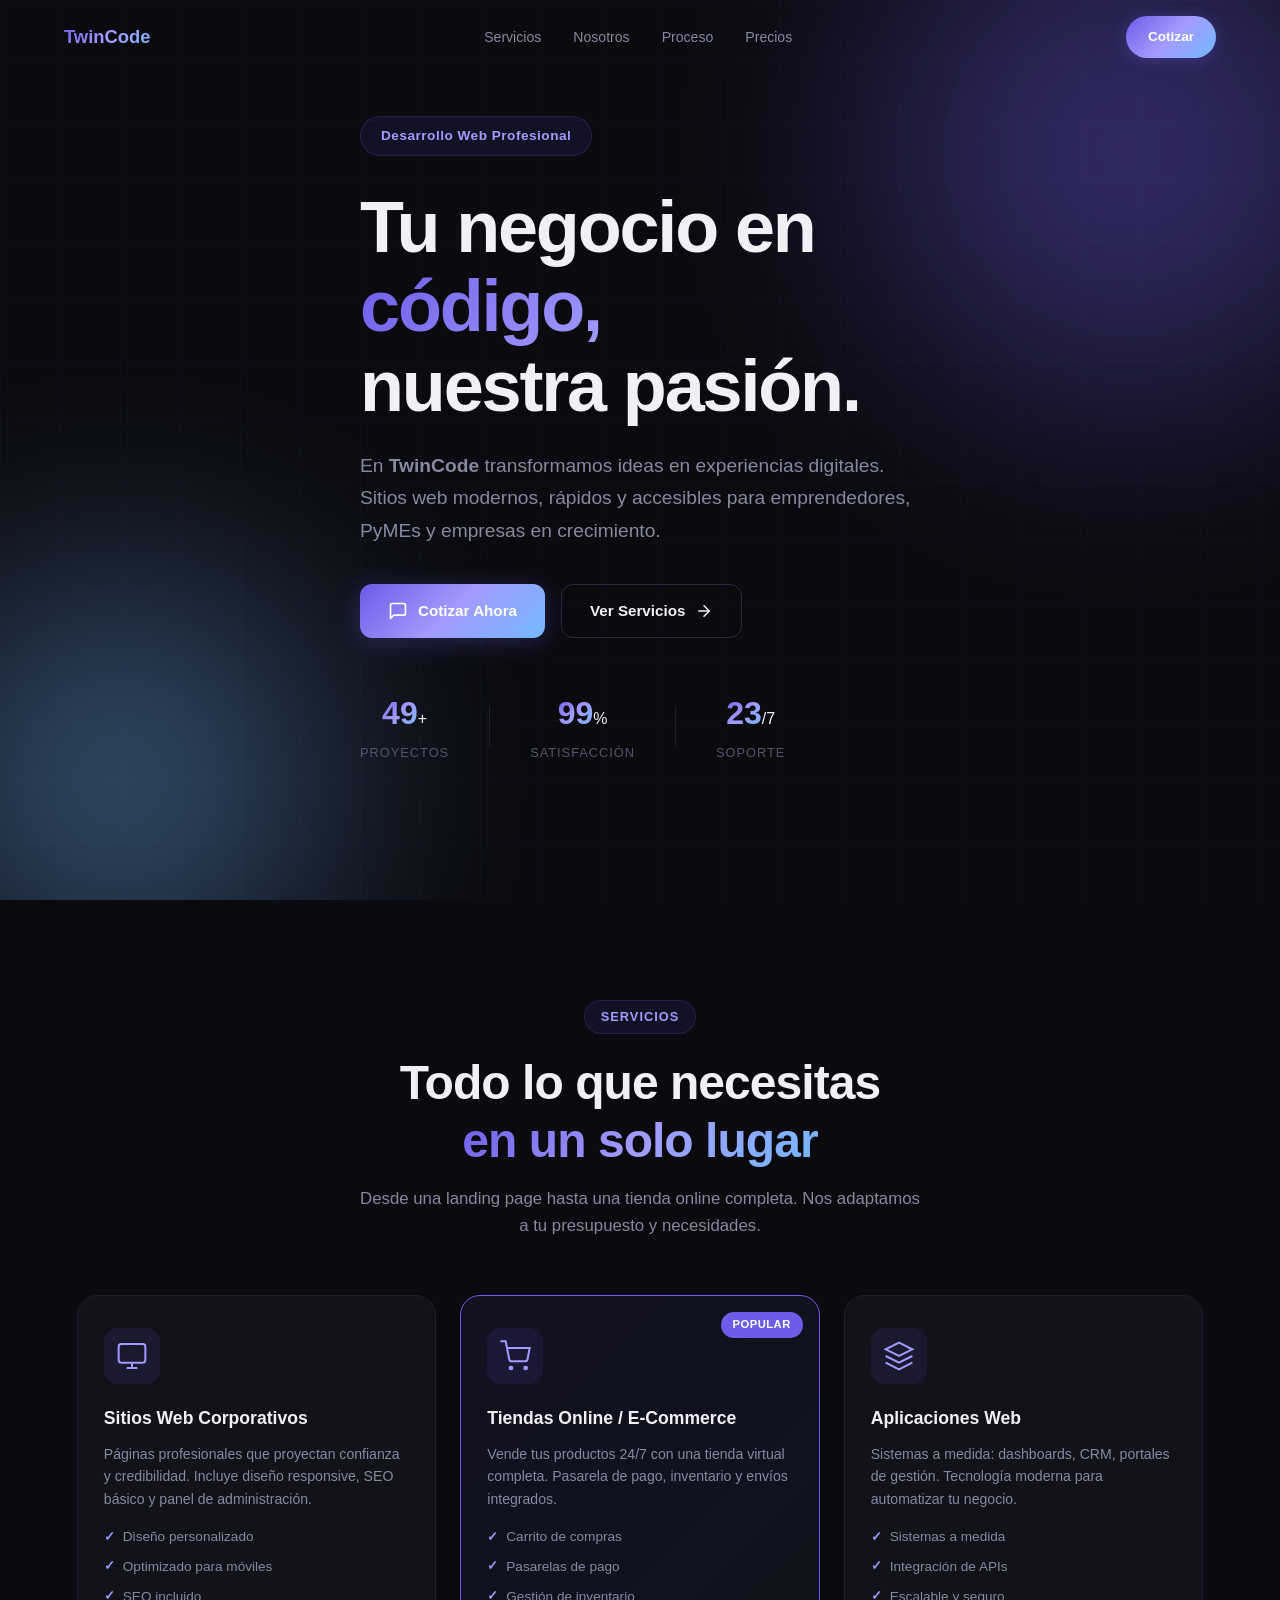
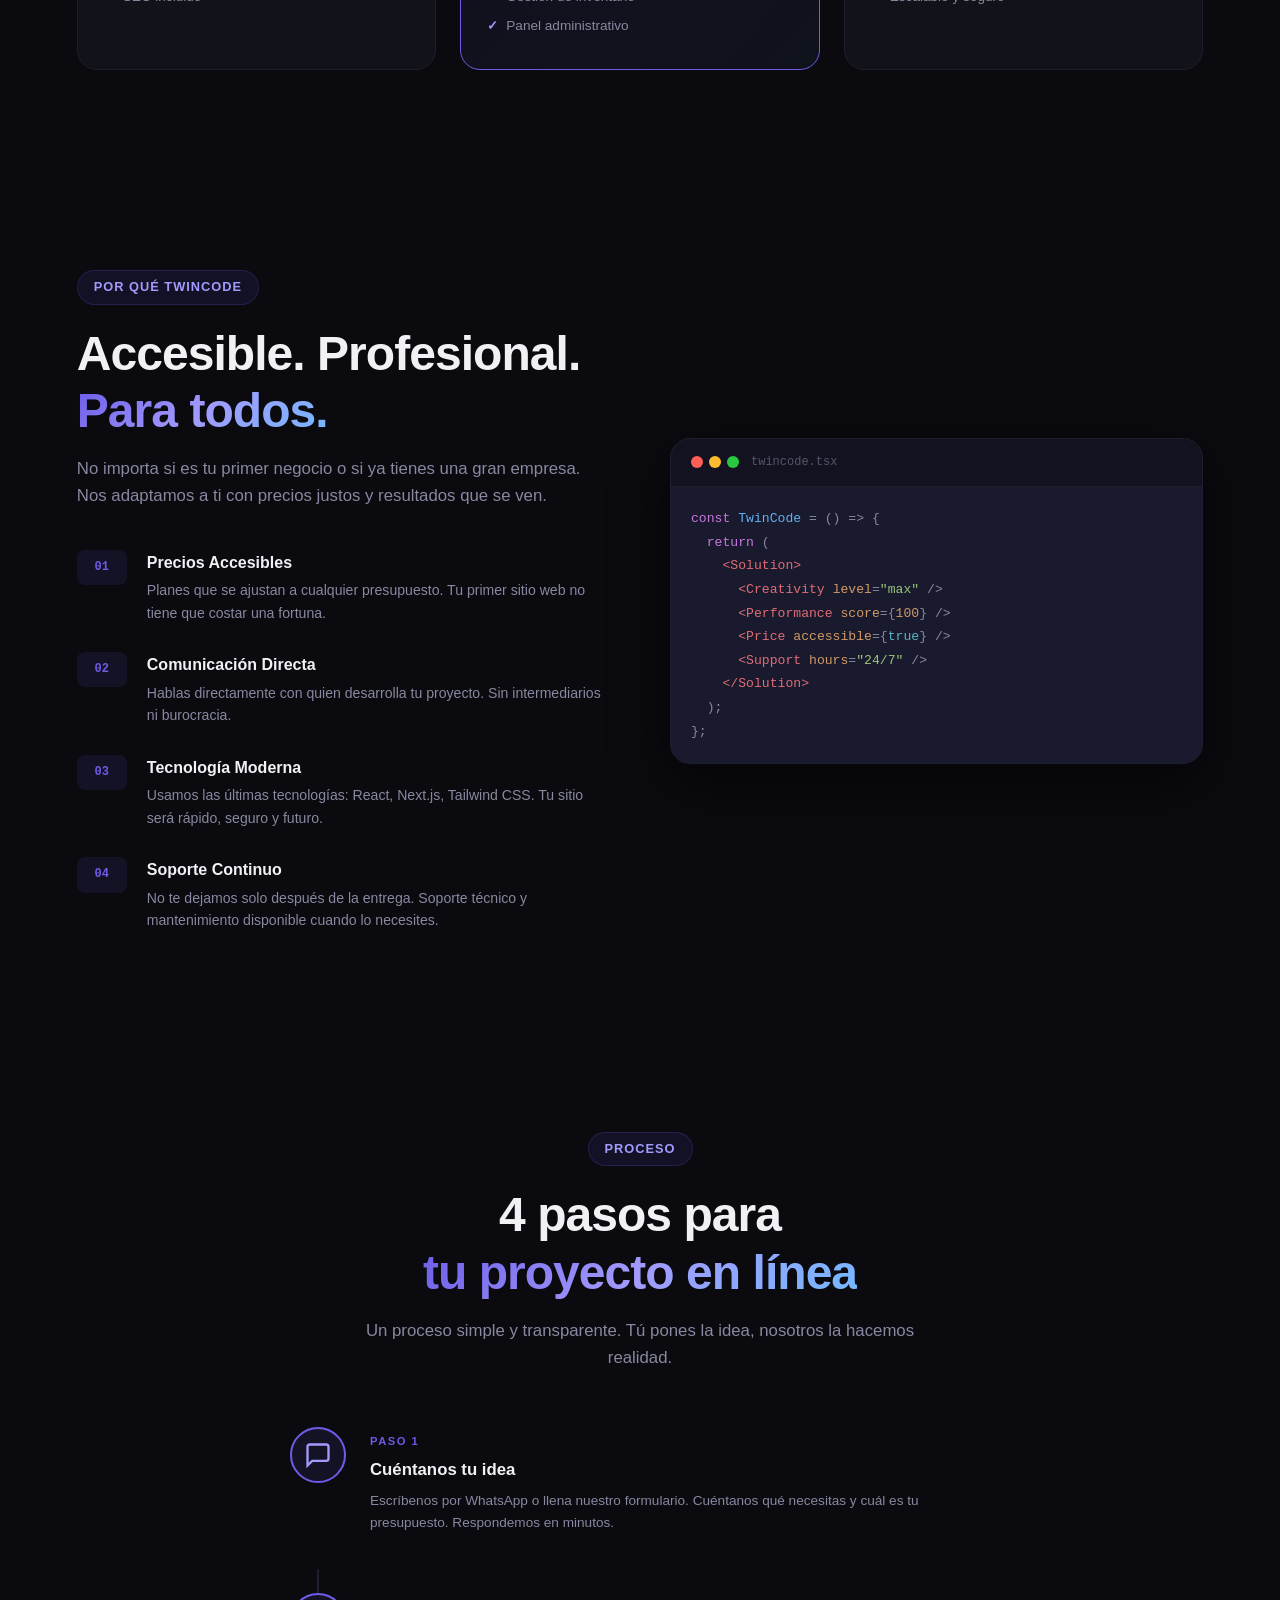
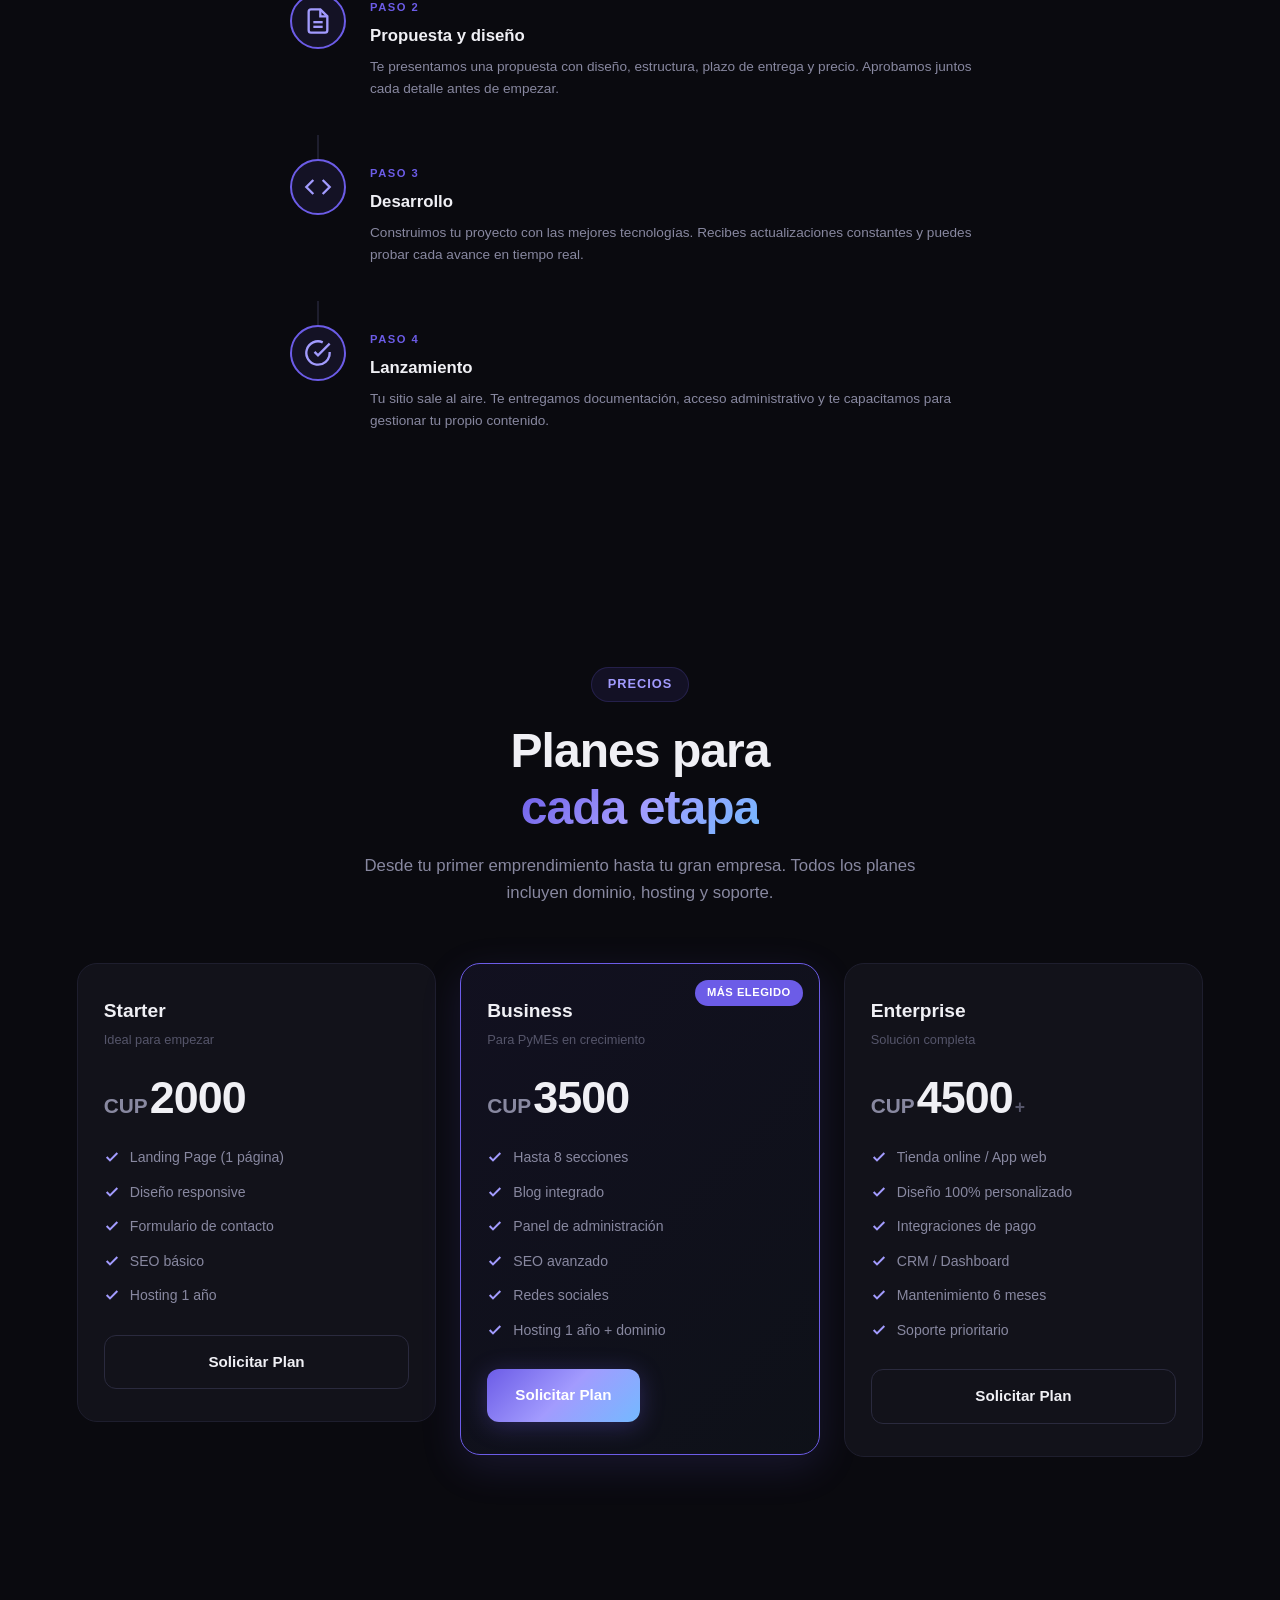
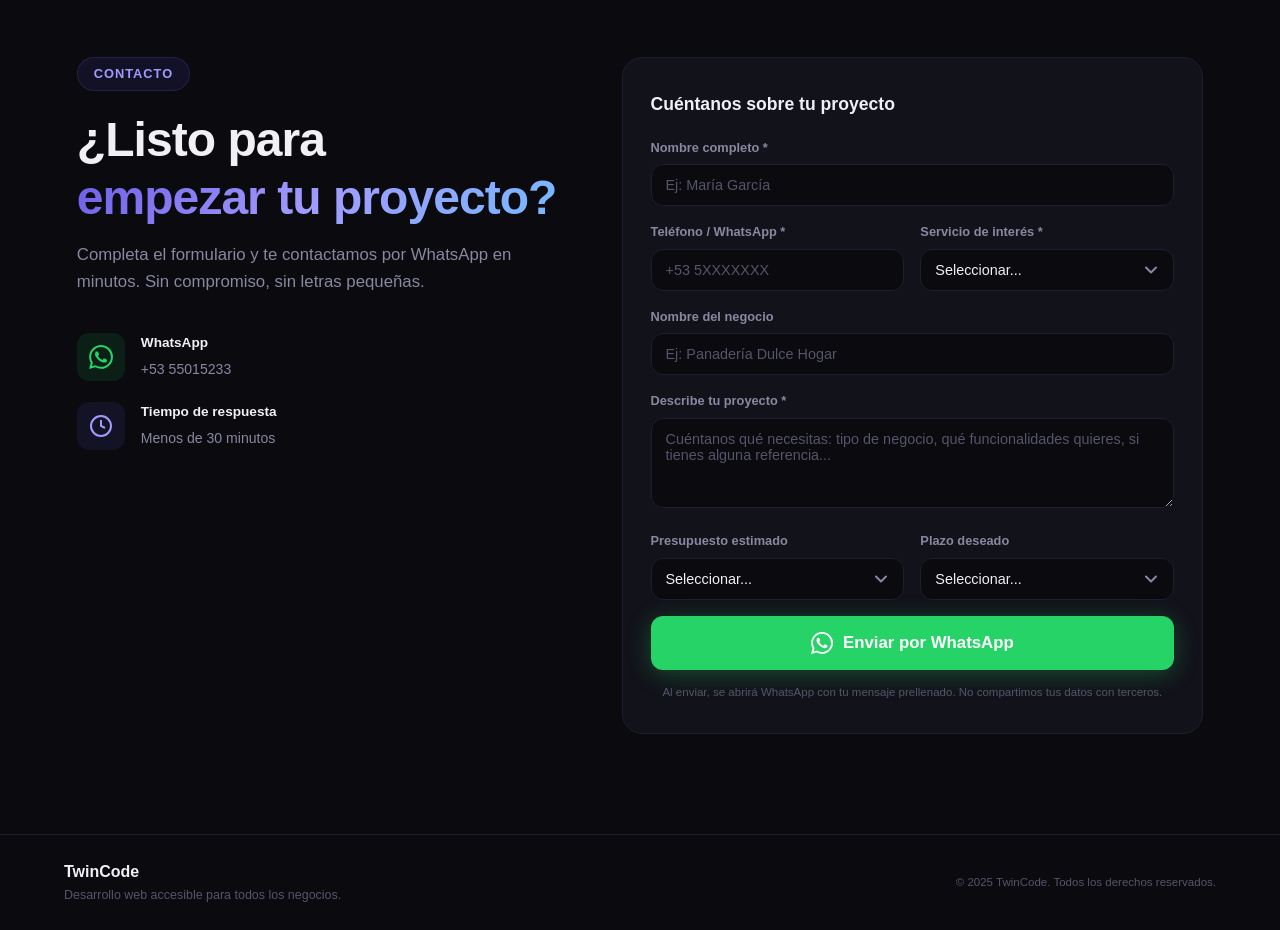
==== commit 3f5633ed: "Update index.html" ====
--- a/index.html
+++ b/index.html
@@ -8,7 +8,7 @@
     <link rel="preconnect" href="https://fonts.googleapis.com">
     <link rel="preconnect" href="https://fonts.gstatic.com" crossorigin>
     <link href="https://fonts.googleapis.com/css2?family=Inter:wght@300;400;500;600;700;800;900&family=JetBrains+Mono:wght@400;600&display=swap" rel="stylesheet">
-    <link rel="icon" href="data:image/svg+xml,<svg xmlns='http://www.w3.org/2000/svg' viewBox='0 0 100 100'><text y='.9em' font-size='90'>⚡</text></svg>">
+    <link rel="icon" href="image_1784399874938.jpeg">
     <style>
 /* ===== RESET & BASE ===== */
 *, *::before, *::after { margin: 0; padding: 0; box-sizing: border-box; }
@@ -397,7 +397,7 @@
     <!-- Sticky Navigation -->
     <header class="top-nav" id="topNav">
         <div class="nav-inner">
-            <a href="#hero" class="nav-logo">⚡ <span>TwinCode</span></a>
+            <a href="image_1784399874938.jpeg" class="nav-logo"> <span>TwinCode</span></a>
             <ul class="nav-links">
                 <li><a href="#servicios">Servicios</a></li>
                 <li><a href="#nosotros">Nosotros</a></li>
@@ -657,8 +657,8 @@
                         <p class="pricing-tagline">Ideal para empezar</p>
                     </div>
                     <div class="pricing-price">
-                        <span class="currency">$</span>
-                        <span class="amount">199</span>
+                        <span class="currency">CUP</span>
+                        <span class="amount">2000</span>
                     </div>
                     <ul class="pricing-features">
                         <li><svg width="16" height="16" viewBox="0 0 24 24" fill="none" stroke="currentColor" stroke-width="3"><polyline points="20 6 9 17 4 12"/></svg> Landing Page (1 página)</li>
@@ -676,8 +676,8 @@
                         <p class="pricing-tagline">Para PyMEs en crecimiento</p>
                     </div>
                     <div class="pricing-price">
-                        <span class="currency">$</span>
-                        <span class="amount">499</span>
+                        <span class="currency">CUP</span>
+                        <span class="amount">3500</span>
                     </div>
                     <ul class="pricing-features">
                         <li><svg width="16" height="16" viewBox="0 0 24 24" fill="none" stroke="currentColor" stroke-width="3"><polyline points="20 6 9 17 4 12"/></svg> Hasta 8 secciones</li>
@@ -695,8 +695,8 @@
                         <p class="pricing-tagline">Solución completa</p>
                     </div>
                     <div class="pricing-price">
-                        <span class="currency">$</span>
-                        <span class="amount">999</span>
+                        <span class="currency">CUP</span>
+                        <span class="amount">4500</span>
                         <span class="price-note">+</span>
                     </div>
                     <ul class="pricing-features">
@@ -814,7 +814,7 @@
     <footer class="site-footer">
         <div class="footer-content">
             <div class="footer-brand">
-                <span class="footer-logo">⚡ TwinCode</span>
+                <span class="footer-logo"> <link rel="icon" href="image_1784399874938.jpeg"> TwinCode</span>
                 <p>Desarrollo web accesible para todos los negocios.</p>
             </div>
             <div class="footer-copy">&copy; 2025 TwinCode. Todos los derechos reservados.</div>
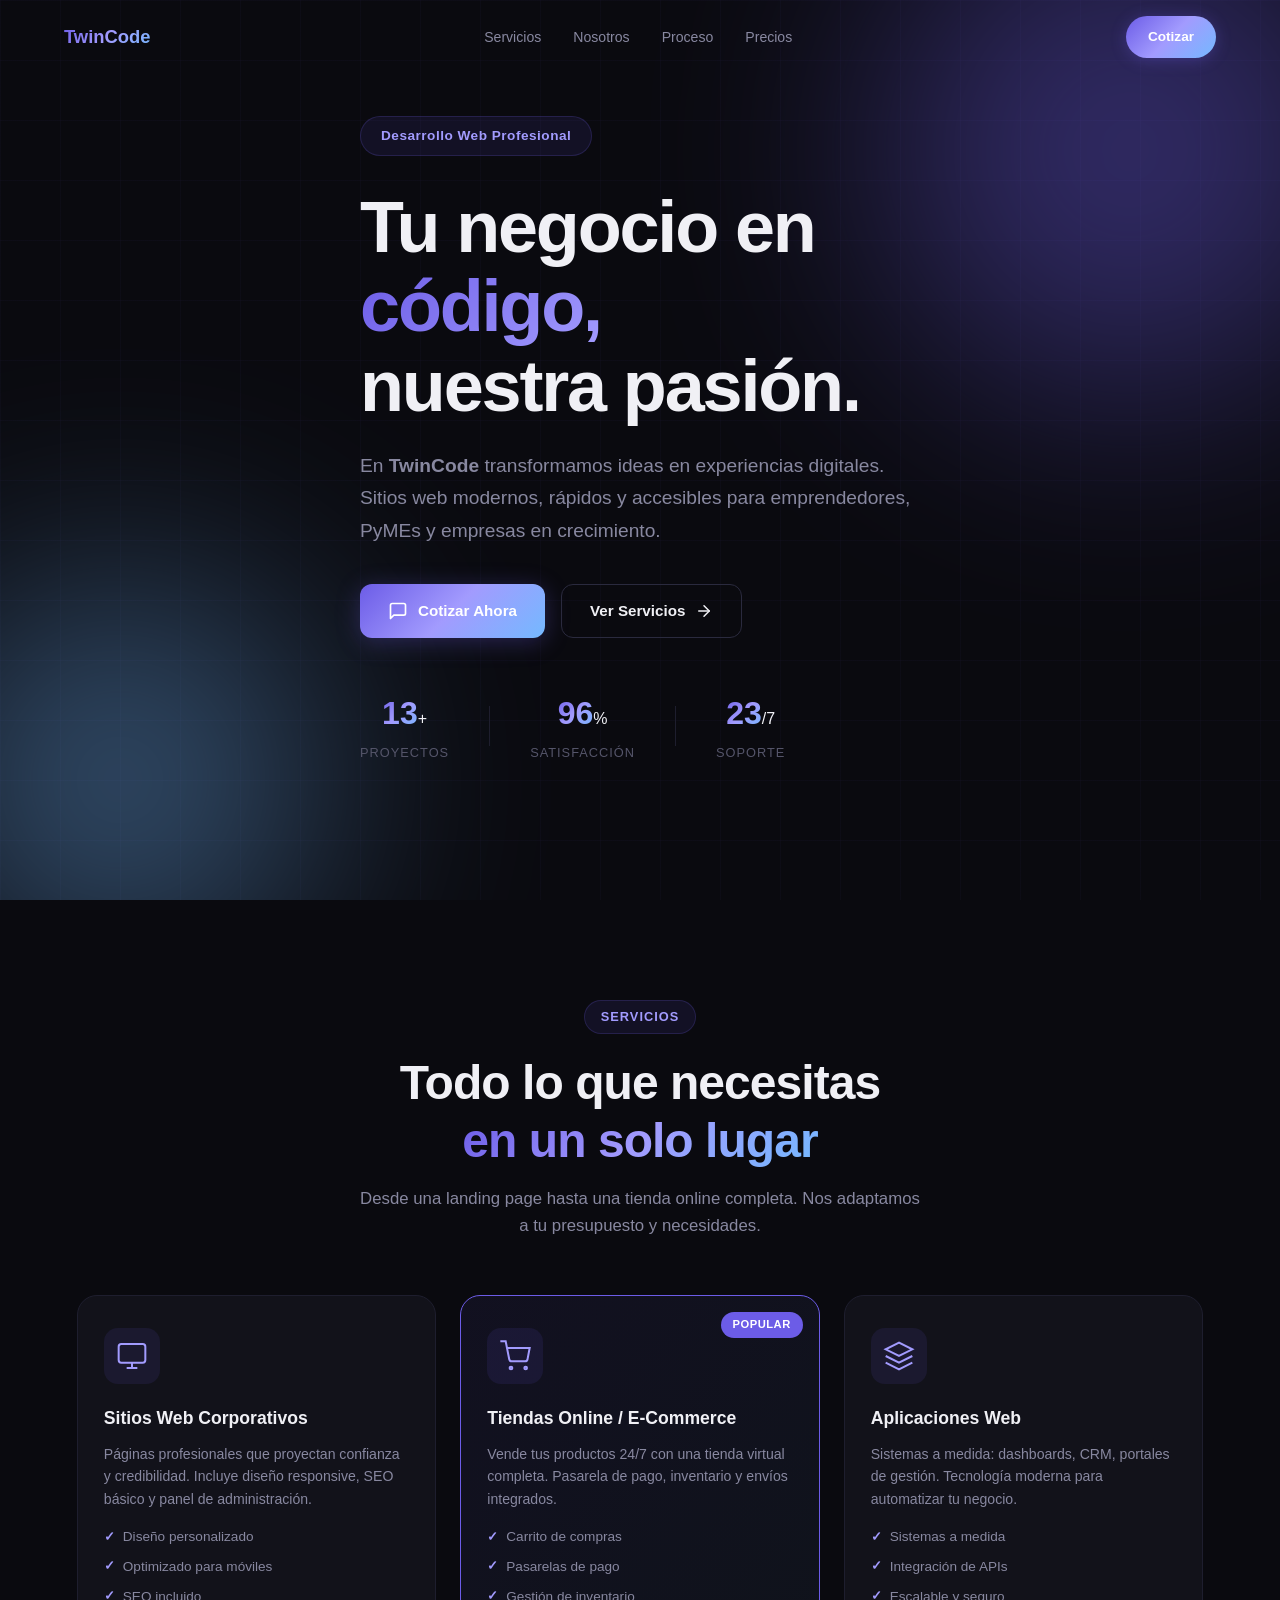
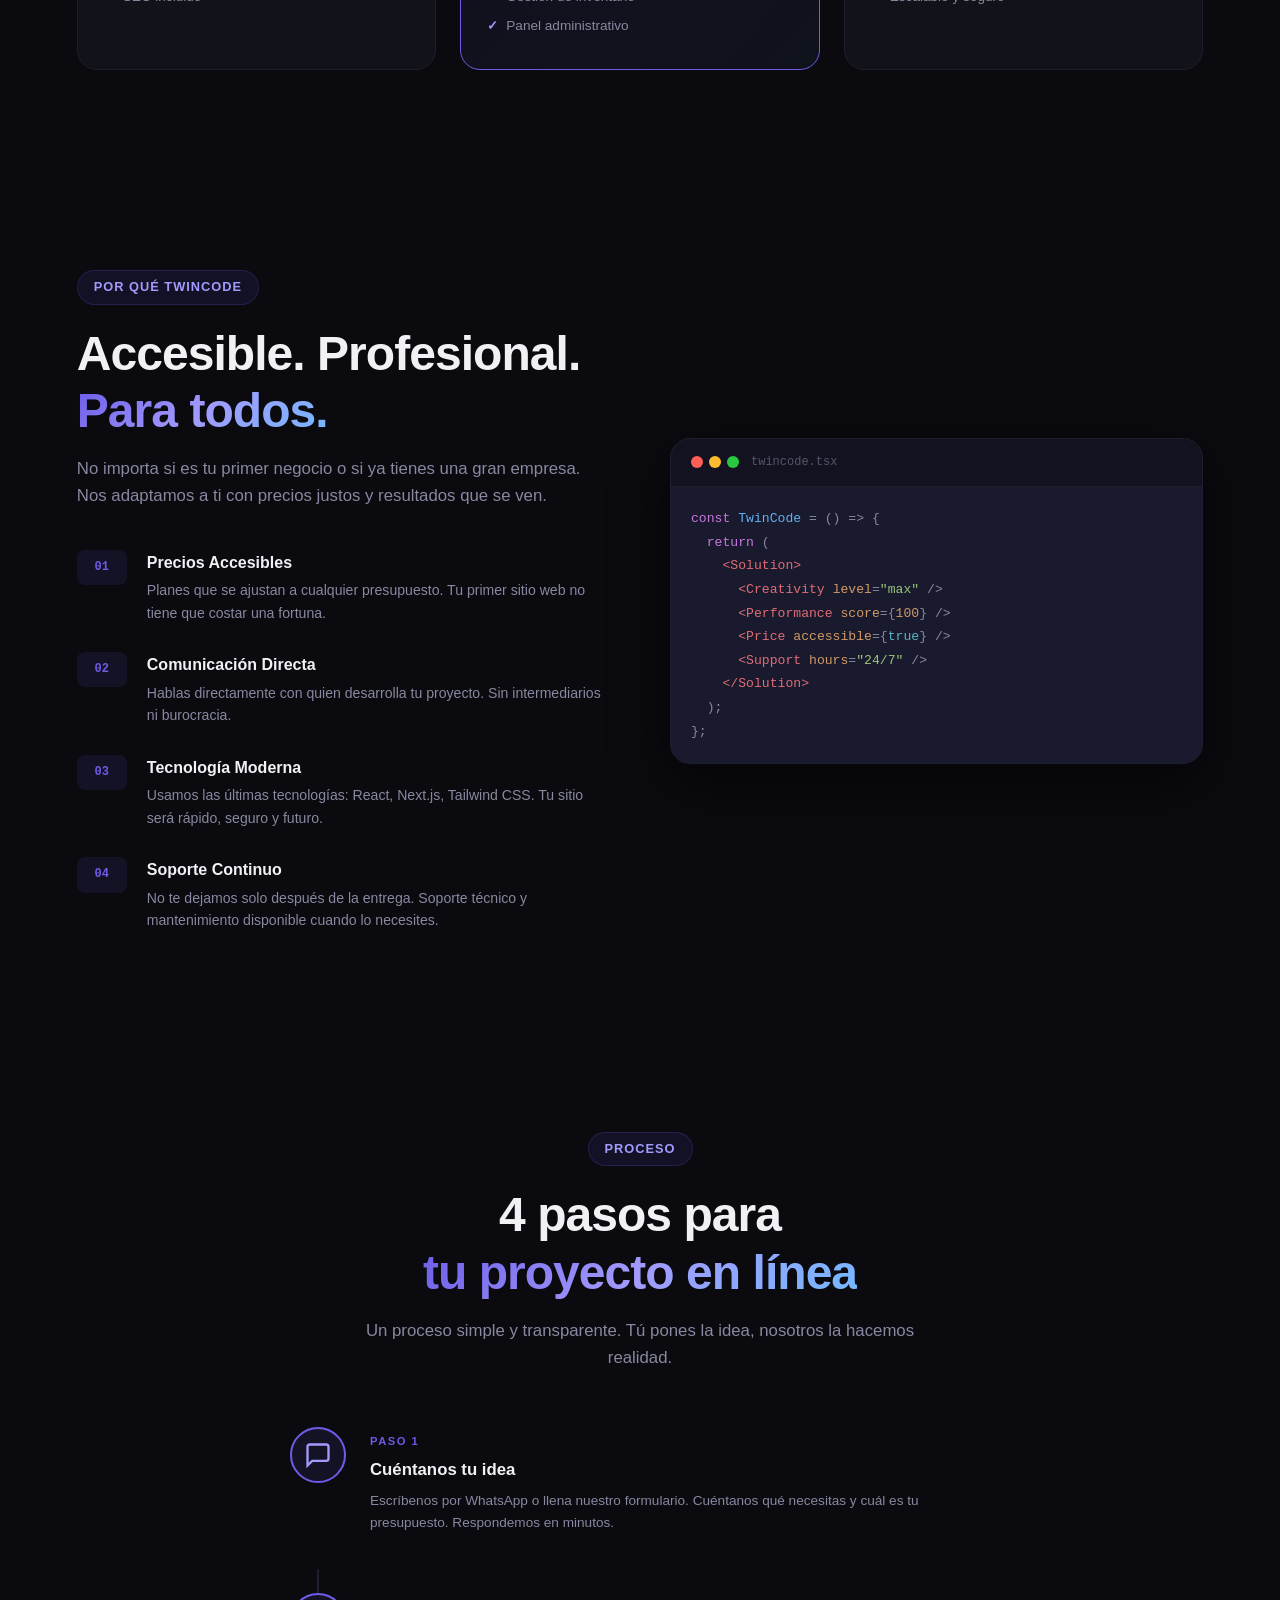
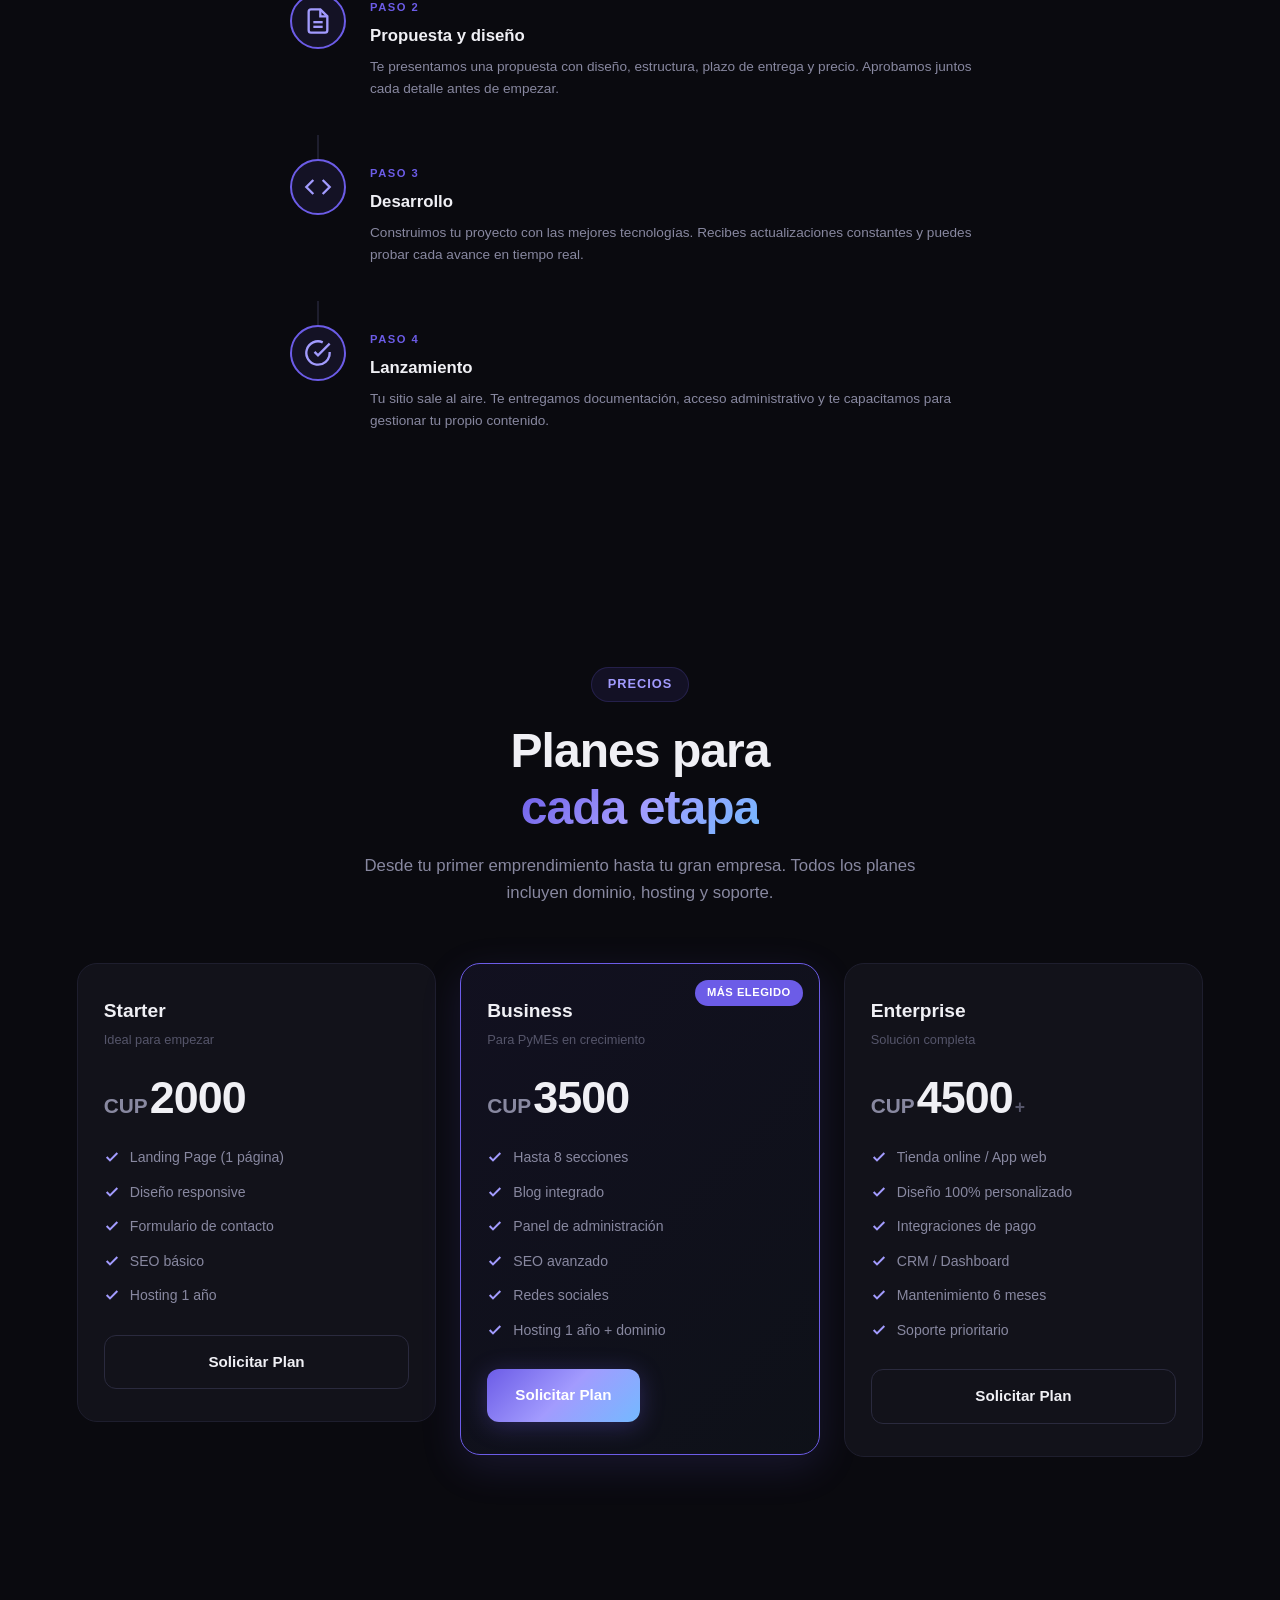
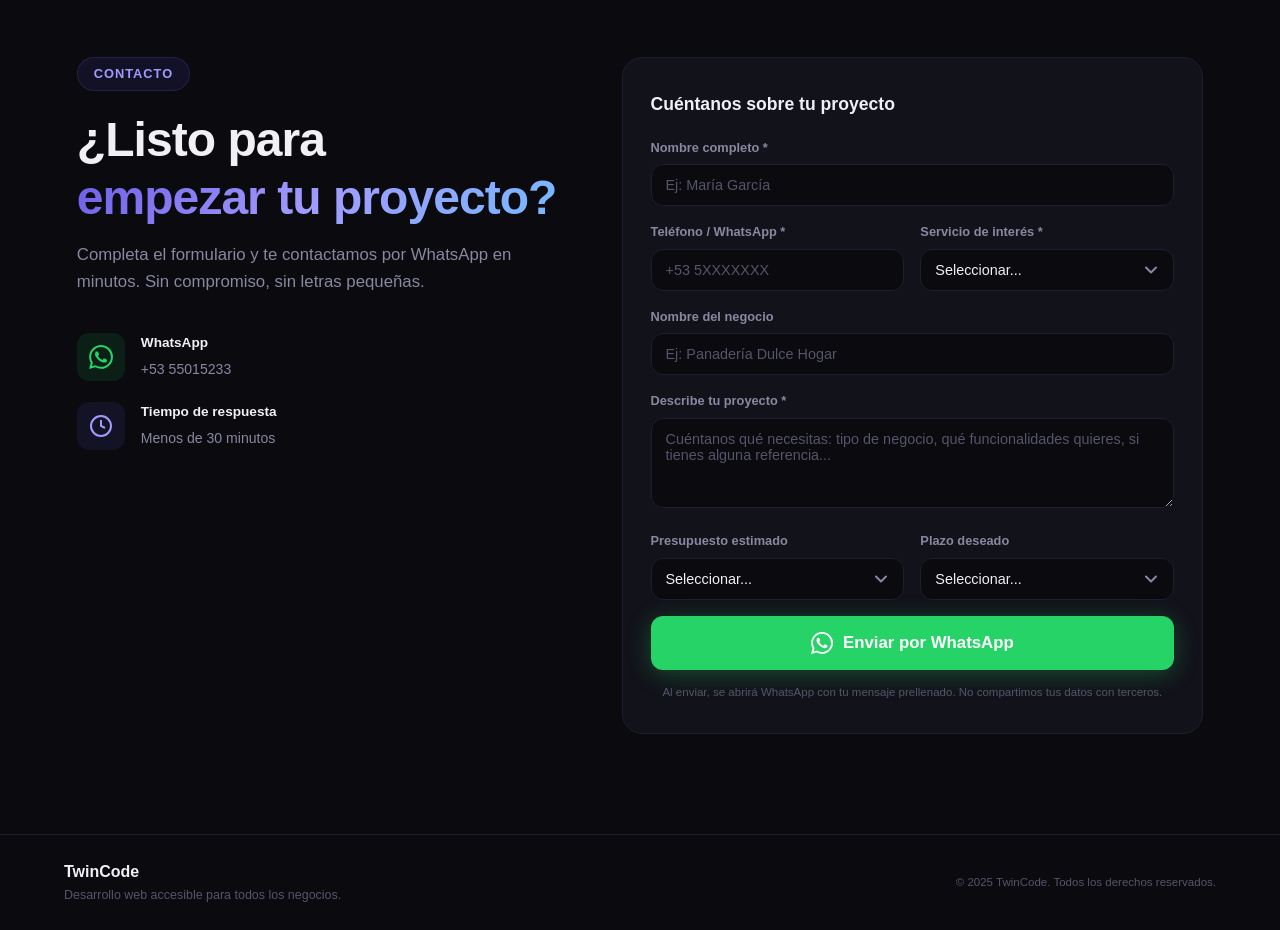
==== commit 6f34817e: "Update index.html" ====
--- a/index.html
+++ b/index.html
@@ -451,12 +451,12 @@
             </div>
             <div class="hero-stats">
                 <div class="stat">
-                    <span class="stat-number" data-count="50">0</span>+
+                    <span class="stat-number" data-count="14">0</span>+
                     <span class="stat-label">Proyectos</span>
                 </div>
                 <div class="stat-divider"></div>
                 <div class="stat">
-                    <span class="stat-number" data-count="100">0</span>%
+                    <span class="stat-number" data-count="97">0</span>%
                     <span class="stat-label">Satisfacción</span>
                 </div>
                 <div class="stat-divider"></div>
@@ -782,10 +782,10 @@
                                 <label for="presupuesto">Presupuesto estimado</label>
                                 <select id="presupuesto" name="presupuesto">
                                     <option value="" disabled selected>Seleccionar...</option>
-                                    <option value="Menos de $200">Menos de $200</option>
-                                    <option value="$200 - $500">$200 - $500</option>
-                                    <option value="$500 - $1,000">$500 - $1,000</option>
-                                    <option value="Más de $1,000">Más de $1,000</option>
+                                    <option value="Menos de $2000">Menos de $2,000</option>
+                                    <option value="$2000 - $3500">$2,000 - $3,500</option>
+                                    <option value="$3500 - $4500">$3,500 - $4,500</option>
+                                    <option value="Más de $4500">Más de $4,500</option>
                                     <option value="No estoy seguro">No estoy seguro</option>
                                 </select>
                             </div>
